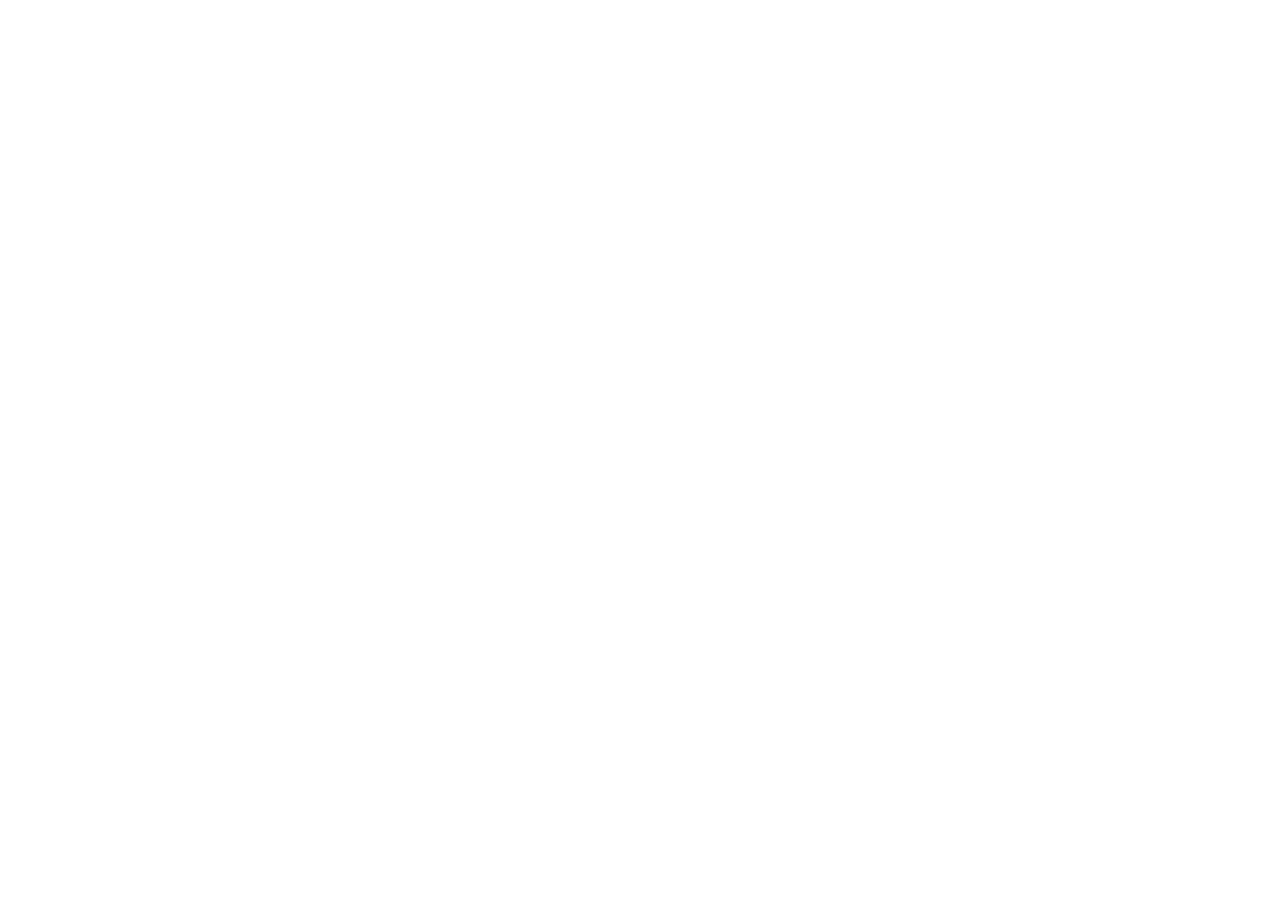
==== index.html @ 648262cf "initial: head(meta tag)" ====
<!DOCTYPE html>
<html lang="ja">
<head>
    <meta charset="UTF-8">
    <meta http-equiv="X-UA-Compatible" content="IE=edge">
    <meta name="viewport" content="width=device-width, initial-scale=1.0">
    <title>株式会社 明治 - Meiji Co., Ltd.</title>

    <!-- 検索に関する設定 -->
    <meta name="description" content="株式会社 明治のWebサイトです。">
    <meta name="keywords" content="株式会社 明治">
    <meta name="author" content="sohyeon">

    <!-- Open Graph (Facebook, Linkedin) -->
    <meta property="og:type" content="website">
    <meta property="og:title" content="株式会社 明治 - Meiji Co., Ltd.">
    <meta property="og:description" content="">
    <meta property="og:image" content="https://www.meiji.co.jp/assets/img/ogp.png">
    <meta property="og:url" content="https://www.meiji.co.jp/">
    <meta property="og:site_name" content="株式会社 明治 - Meiji Co., Ltd.">

    <!-- twitter card(Twitter) -->
    <meta name="twitter:card" content="summary">
    <meta name="twitter:title" content="株式会社 明治 - Meiji Co., Ltd.">
    <meta name="twitter:description" content="">
    <meta name="twitter:image" content="https://www.meiji.co.jp/assets/img/ogp.png">
    <meta name="twitter:url" content="https://www.meiji.co.jp/">
    <meta name="twitter:creator" content="sohyeon">

    <!-- favicon(一般的なfavicon, ie用, iphone用) -->
    <link rel="icon" href="http://www.meiji.co.jp/favicon.ico">
    <link rel="shortcut icon" href="http://www.meiji.co.jp/favicon.ico" type="image/x-icon">
    <link rel="apple-touch-icon" size="180x180" href="http://www.meiji.co.jp/apple-touch-icon.png">

    <!-- stylesheet -->
    <link rel="stylesheet" href="assets/style.css">
</head>
<body>

</body>
</html>
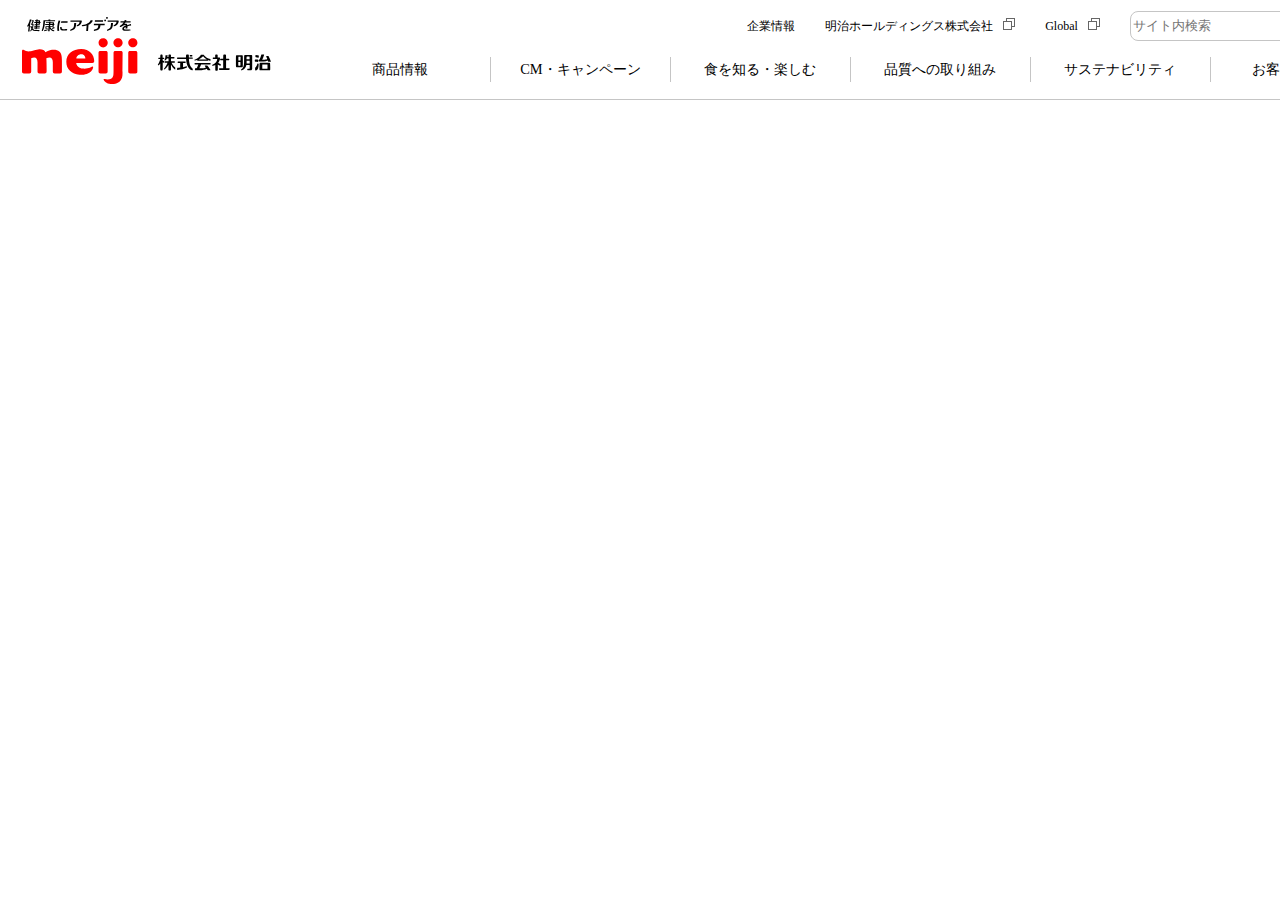
==== commit 3fa49315: "add: nav" ====
--- a/index.html
+++ b/index.html
@@ -33,9 +33,42 @@
     <link rel="apple-touch-icon" size="180x180" href="http://www.meiji.co.jp/apple-touch-icon.png">
 
     <!-- stylesheet -->
-    <link rel="stylesheet" href="assets/style.css">
+    <link rel="stylesheet" href="css/style.css">
 </head>
 <body>
+    <header>
+        <div id="header-container">
+            <div id="header-inner">
+                <h1><a href=""><img src="img/logo.svg" alt=""></a></h1>
+                <div id="nav-container">
+                    <div id="header-relatedwebsite-container">
+                        <ul>
+                            <li><a href="#">企業情報</a></li>
+                            <li><a href="#">明治ホールディングス株式会社<img src="img/external_gray.svg" alt="" class="page-icon"></a></li>
+                            <li><a href="#">Global<img src="img/external_gray.svg" alt="" class="page-icon"></a></li>
+                            <li>
+                                <input type="search" placeholder="サイト内検索" id="search">
+                                <input type="image" src="img/search_red.svg" alt="" class="search-icon">
+                            </li> 
+                        </ul>
+                    </div>
+                    <nav>
+                        <ul>
+                            <li><a href="#">商品情報</a></li>
+                            <li><a href="#">CM・キャンペーン</a></li>
+                            <li><a href="#">食を知る・楽しむ</a></li>
+                            <li><a href="#">品質への取り組み</a></li>
+                            <li><a href="#">サステナビリティ</a></li>
+                            <li><a href="#">お客様サポート</a></li>
+                        </ul>
+                    </nav>
+                </div>
+            </div>
+        </div>
+    </header>
+    <!-- //header -->
 
+    <!-- javascript -->
+    <script src=""></script>
 </body>
 </html>--- a/css/style.css
+++ b/css/style.css
@@ -0,0 +1,118 @@
+@import url("css/normalize.css");
+
+* {
+    box-sizing: border-box;
+}
+
+body {
+    margin: 0 auto;
+}
+
+a {
+    all: unset;
+}
+
+a:link {
+    text-decoration: none;
+}
+
+a:visited {
+    text-decoration: none;
+}
+
+a:hover {
+    text-decoration: underline solid;
+    cursor: pointer;
+}
+
+
+ul {
+    list-style: none;
+}
+
+header {
+    width: 100%;
+    height: 100px;
+}
+ 
+#header-container {
+    width: 100%;
+    height: 100%;
+    border-bottom: 1px solid #c5c5c5;
+}
+
+#header-inner {
+    width: 100%;
+    height: 100%;
+    max-width: 1600px;
+    padding: 15px 0px 5px 22px;
+    margin: 0 auto;
+    display: flex;
+    justify-content: space-between;
+    align-items: center;
+}
+
+#nav-container {
+    display: flex;
+    flex-direction: column;
+}
+
+
+#header-relatedwebsite-container ul {
+    display: flex;
+    justify-content: flex-end;
+    margin: 0;
+}
+
+#header-relatedwebsite-container ul li {
+    margin: 0 15px;
+    text-align: center;
+    font-size: 0.75em;
+    line-height: 30px;
+}
+
+#header-relatedwebsite-container ul li:last-of-type {
+    margin-right: 0;
+}
+
+#header-relatedwebsite-container ul li img.page-icon {
+    width: 12px;
+    height: 12px;
+    margin-left: 10px;
+}
+
+nav ul {
+    display: flex;
+    justify-content: flex-end;
+}
+
+nav ul li {
+    width: 180px;
+    text-align: center;
+    font-size: 0.9em;
+    border-right: 1px solid #c5c5c5;
+    padding: 3px 0;
+}
+
+nav ul li:last-of-type {
+    border-right: none;
+}
+
+nav ul li a:hover {
+    text-decoration: none;
+}
+
+input#search {
+    width: 240px;
+    height: 30px;
+    border-radius: 8px;
+    border: 1px solid #c5c5c5;
+}
+
+.search-icon {
+    width: 18px;
+    height: 18px;
+    position: relative;
+    left: -32px;
+    top: 5px;
+}
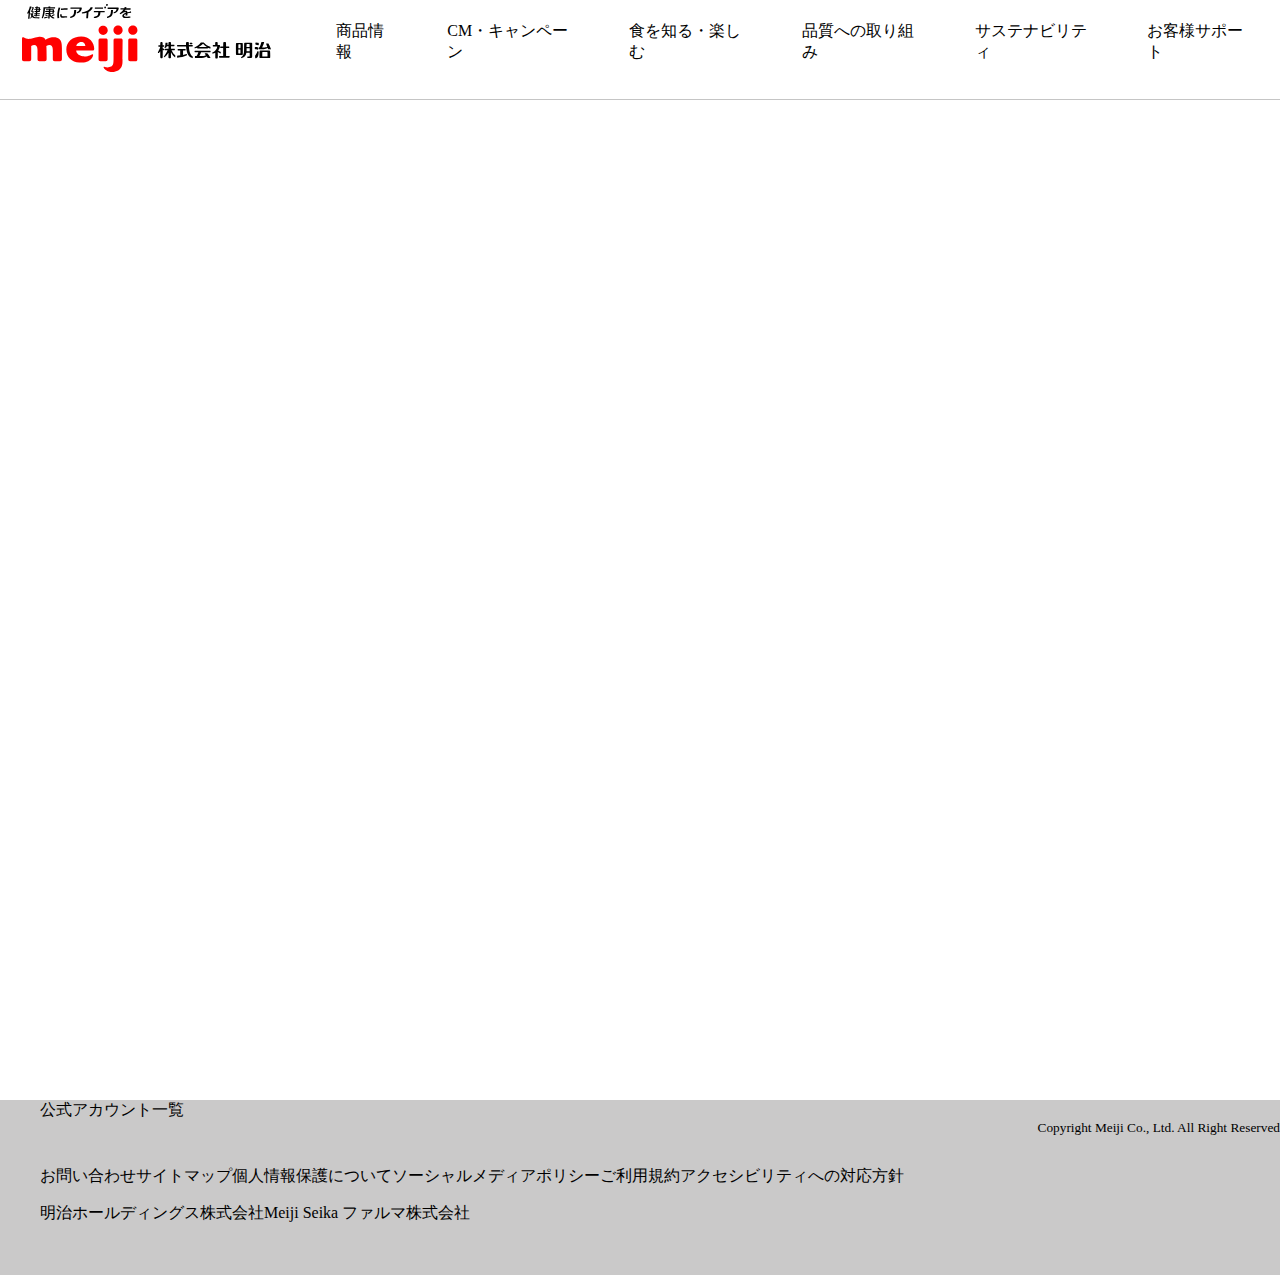
==== commit f062eefc: "nav修正、footer html code 追加" ====
--- a/index.html
+++ b/index.html
@@ -40,34 +40,270 @@
         <div id="header-container">
             <div id="header-inner">
                 <h1><a href=""><img src="img/logo.svg" alt=""></a></h1>
-                <div id="nav-container">
-                    <div id="header-relatedwebsite-container">
-                        <ul>
-                            <li><a href="#">企業情報</a></li>
-                            <li><a href="#">明治ホールディングス株式会社<img src="img/external_gray.svg" alt="" class="page-icon"></a></li>
-                            <li><a href="#">Global<img src="img/external_gray.svg" alt="" class="page-icon"></a></li>
-                            <li>
-                                <input type="search" placeholder="サイト内検索" id="search">
-                                <input type="image" src="img/search_red.svg" alt="" class="search-icon">
-                            </li> 
-                        </ul>
-                    </div>
+                <!-- <div id="header-relatedwebsite-container">
+                    <ul>
+                        <li><a href="#">企業情報</a></li>
+                        <li><a href="#">明治ホールディングス株式会社<img src="img/external_gray.svg" alt="" class="page-icon"></a></li>
+                        <li><a href="#">Global<img src="img/external_gray.svg" alt="" class="page-icon"></a></li>
+                        <li>
+                            <input type="search" placeholder="サイト内検索" id="search">
+                            <input type="image" src="img/search_red.svg" alt="" class="search-icon">
+                        </li> 
+                    </ul>
+                </div> -->
+                <div class="nav-container">
                     <nav>
                         <ul>
-                            <li><a href="#">商品情報</a></li>
-                            <li><a href="#">CM・キャンペーン</a></li>
-                            <li><a href="#">食を知る・楽しむ</a></li>
-                            <li><a href="#">品質への取り組み</a></li>
-                            <li><a href="#">サステナビリティ</a></li>
-                            <li><a href="#">お客様サポート</a></li>
+                            <li>
+                                <a href="#">商品情報</a>
+                                <div class="submenu-container">
+                                    <div class="submenu-title">
+                                        <a href="#"><img src="img/angle_right_white.svg" alt="">商品情報</a>
+                                    </div>
+                                    <div class="submenu-inner-container1">
+                                        <ul>
+                                            <li>
+                                                <a href="#">
+                                                    <div><img src="" alt=""></div>
+                                                    <div>
+                                                        <img src="img/angle_right_white.svg" alt="">おかし・アイス
+                                                    </div>
+                                                </a>
+                                            </li>
+                                            <li>
+                                                <a href="#">
+                                                    <div><img src="" alt=""></div>
+                                                    <div>
+                                                        <img src="img/angle_right_white.svg" alt="">乳製品
+                                                    </div>
+                                                </a>
+                                            </li>
+                                            <li>
+                                                <a href="#">
+                                                    <div><img src="" alt=""></div>
+                                                    <div>
+                                                        <img src="img/angle_right_white.svg" alt="">食品・食料
+                                                    </div>
+                                                </a>
+                                            </li>
+                                            <li>
+                                                <a href="#">
+                                                    <div><img src="" alt=""></div>
+                                                    <div>
+                                                        <img src="img/angle_right_white.svg" alt="">乳児・幼児用商品
+                                                    </div>
+                                                </a>
+                                            </li>
+                                            <li>
+                                                <a href="#">
+                                                    <div><img src="" alt=""></div>
+                                                    <div>
+                                                        <img src="img/angle_right_white.svg" alt="">スポーツ栄養
+                                                    </div>
+                                                </a>
+                                            </li>
+                                            <li>
+                                                <a href="#">
+                                                    <div><img src="" alt=""></div>
+                                                    <div>
+                                                        <img src="img/angle_right_white.svg" alt="">美容・健康
+                                                    </div>
+                                                </a>
+                                            </li>
+                                            <li>
+                                                <a href="#">
+                                                    <div><img src="" alt=""></div>
+                                                    <div>
+                                                        <img src="img/angle_right_white.svg" alt="">栄養食品・流動食
+                                                    </div>
+                                                </a>
+                                            </li>
+                                            <li>
+                                                <a href="#">
+                                                    <div><img src="" alt=""></div>
+                                                    <div>
+                                                        <img src="img/angle_right_white.svg" alt="">宅配商品
+                                                    </div>
+                                                </a>
+                                            </li>
+                                        </ul>
+                                    </div>
+    
+                                    <div class="submenu-inner-container2">
+                                        <div class="submenu-inner-itemlist1">
+                                            <ul>
+                                                <li><a href="#"><img src="img/angle_right_white.svg" alt="">新商品</a></li>
+                                                <li><a href="#"><img src="img/angle_right_white.svg" alt="">ブランドサイト一覧</a></li>
+                                            </ul>
+                                        </div>
+                                        <div class="submenu-inner-itemlist2">
+                                            <ul>
+                                                <li><a href="#"><img src="img/angle_right_white.svg" alt="">業務用製品</a></li>
+                                                <li><a href="#"><img src="img/angle_right_white.svg" alt="">販売終了商品</a></li>
+                                            </ul>
+                                        </div>
+                                        <div class="submenu-inner-itemlist3">
+                                            <a href="#">
+                                                <div><img src="" alt=""></div>
+                                                <div>
+                                                    <img src="img/angle_right_white.svg" alt="">明治の宅配サービス
+                                                </div>
+                                            </a>    
+                                        </div>
+                                    </div>
+                                    <div class="cancel-button-container">
+                                        <a href="#"><img src="img/times_gray.svg" alt="">閉じる</a>
+                                    </div>
+                                </div>
+                            </li>
+                            <li>
+                                <a href="#">CM・キャンペーン</a>
+                                <!-- <div class="submenu-container">
+                                    <div>CM・キャンペーン</div>
+                                    <div class="submenu-inner-container1">
+                                        <ul>
+                                            <li><a href="#"><img src="img/angle_right_white.svg" alt="">CMギャラリー</a></li>
+                                            <li><a href="#"><img src="img/angle_right_white.svg" alt="">キャンペーン</a></li>
+                                        </ul>
+                                    </div>
+                                    <div class="submenu-inner-container2">
+                                        <a href="#"><img src="img/angle_right_white.svg" alt="">提供番組一覧</a>
+                                    </div>
+                                    <div class="cancel-button-container">
+                                        <a href="#"><img src="img/times_gray.svg" alt="">閉じる</a>
+                                    </div>
+                                </div> -->
+                            </li>
+                            <li>
+                                <a href="#">食を知る・楽しむ</a>
+                                <!-- <div class="submenu-container">
+                                    <div class="submenu-title">
+                                        <a href="#"><img src="img/angle_right_white.svg" alt="">商品情報</a>
+                                    </div>
+                                    <div class="submenu-inner-container1">
+                                        <ul>
+                                            <li>
+                                                <a href="#">
+                                                    <div><img src="" alt=""></div>
+                                                    <div>
+                                                        <img src="img/angle_right_white.svg" alt="">食育
+                                                    </div>
+                                                </a>
+                                            </li>
+                                            <li>
+                                                <a href="#">
+                                                    <div><img src="" alt=""></div>
+                                                    <div>
+                                                        <img src="img/angle_right_white.svg" alt="">レシピー
+                                                    </div>
+                                                </a>
+                                            </li>
+                                            <li>
+                                                <a href="#">
+                                                    <div><img src="" alt=""></div>
+                                                    <div>
+                                                        <img src="img/angle_right_white.svg" alt="">体験・おでかけ
+                                                    </div>
+                                                </a>
+                                            </li>
+                                            <li>
+                                                <a href="#">
+                                                    <div><img src="" alt=""></div>
+                                                    <div>
+                                                        <img src="img/angle_right_white.svg" alt="">健康・安心
+                                                    </div>
+                                                </a>
+                                            </li>
+                                            <li>
+                                                <a href="#">
+                                                    <div><img src="" alt=""></div>
+                                                    <div>
+                                                        <img src="img/angle_right_white.svg" alt="">育児・介護
+                                                    </div>
+                                                </a>
+                                            </li>
+                                            <li>
+                                                <a href="#">
+                                                    <div><img src="" alt=""></div>
+                                                    <div>
+                                                        <img src="img/angle_right_white.svg" alt="">その他
+                                                    </div>
+                                                </a>
+                                            </li>
+                                        </ul>
+                                    </div>
+                                    <div class="cancel-button-container">
+                                        <a href="#"><img src="img/times_gray.svg" alt="">閉じる</a>
+                                    </div>
+                                </div> -->
+                            </li>
+                            <li>
+                                <a href="#">品質への取り組み</a>
+                            </li>
+                            <li>
+                                <a href="#">サステナビリティ</a>
+                            </li>
+                            <li>
+                                <a href="#">お客様サポート</a>
+                            </li>
                         </ul>
                     </nav>
                 </div>
+                
             </div>
         </div>
     </header>
     <!-- //header -->
 
+    <main>
+        <div class="main-container">
+            <div class="main-inner">
+                
+            </div>
+        </div>
+    </main>
+
+    <footer>
+        <div class="footer-container">
+            <div class="footer-inner">
+                <div class="footer-site-container">
+                    <div class="sns-container">
+                        <ul>
+                            <li><a href="#"><img src="https://www.meiji.co.jp/assets/img/icons/facebook.svg" alt=""></a></li>
+                            <li><a href="#"><img src="https://www.meiji.co.jp/assets/img/icons/twitter.svg" alt=""></a></li>
+                            <li><a href="#"><img src="https://www.meiji.co.jp/assets/img/icons/line.svg" alt=""></a></li>
+                            <li><a href="#"><img src="https://www.meiji.co.jp/assets/img/icons/youtube.svg" alt=""></a></li>
+                        </ul>
+                        <a href="#">公式アカウント一覧</a>
+                    </div>
+                    <div class="footer-nav">
+                        <ul>
+                            <li><a href="#">お問い合わせ</a></li>
+                            <li><a href="#">サイトマップ</a></li>
+                            <li><a href="#">個人情報保護について</a></li>
+                            <li><a href="#">ソーシャルメディアポリシー</a></li>
+                            <li><a href="#">ご利用規約</a></li>
+                            <li><a href="#">アクセシビリティへの対応方針</a></li>
+                        </ul>
+                    </div>
+                    <div class="footer-nav2">
+                        <ul>
+                            <li><a href="#">明治ホールディングス株式会社</a></li>
+                            <li><a href="#">Meiji Seika ファルマ株式会社</a></li>
+                        </ul>
+                    </div>
+                </div>
+                <div class="footer-logo-container">
+                    <div class="footer-logo">
+                        <div><img src="img/name.svg" alt=""></div>
+                        <small>Copyright Meiji Co., Ltd. All Right Reserved</small>
+                    </div>
+                </div>
+            </div>
+        </div>
+        <div class="page-top"></div>
+    </footer>
+
     <!-- javascript -->
     <script src=""></script>
 </body>
--- a/css/style.css
+++ b/css/style.css
@@ -33,7 +33,7 @@
 header {
     width: 100%;
     height: 100px;
-}
+} 
  
 #header-container {
     width: 100%;
@@ -45,20 +45,15 @@
     width: 100%;
     height: 100%;
     max-width: 1600px;
-    padding: 15px 0px 5px 22px;
+    padding: 0px 0px 15px 22px;
     margin: 0 auto;
     display: flex;
     justify-content: space-between;
     align-items: center;
+    position: relative; 
 }
 
-#nav-container {
-    display: flex;
-    flex-direction: column;
-}
-
-
-#header-relatedwebsite-container ul {
+/* #header-relatedwebsite-container ul {
     display: flex;
     justify-content: flex-end;
     margin: 0;
@@ -79,9 +74,9 @@
     width: 12px;
     height: 12px;
     margin-left: 10px;
-}
+} */
 
-nav ul {
+/* nav ul {
     display: flex;
     justify-content: flex-end;
 }
@@ -100,7 +95,7 @@
 
 nav ul li a:hover {
     text-decoration: none;
-}
+} */
 
 input#search {
     width: 240px;
@@ -115,4 +110,77 @@
     position: relative;
     left: -32px;
     top: 5px;
+} 
+
+header nav > ul {
+    display: flex;
+    justify-content: flex-end;
 }
+
+header nav > ul li {
+    padding: 0 25px ;
+}
+
+header nav > ul li .submenu-container {
+    position: absolute;
+    display: none;
+    top: 100px;
+    background-color: antiquewhite;
+}
+
+header nav > ul li:hover .submenu-container {
+    display: block;
+}
+
+header nav > ul li .submenu-container .submenu-inner-container1 > ul {
+    display: flex;
+    padding: 20px 0;
+}
+
+header nav > ul li .submenu-container .submenu-inner-container1 > ul > li {
+    width: 100px;
+}
+
+/* main css */
+.main-container {
+    height: 1000px;
+}
+
+/* footer css */
+footer .footer-container {
+    width: 100%;
+    height: 175px;
+    background-color: rgb(202, 201, 201);
+}
+
+footer .footer-container .footer-inner {
+    width: 100%;
+    height: 100%;
+    max-width: 1600px;
+    margin: 0 auto;
+    display: flex;
+    justify-content: space-between;
+}
+
+.sns-container {
+    display: flex;
+}
+
+.sns-container > ul {
+    display: flex;
+}
+
+.footer-nav ul {
+    display: flex;
+}
+
+.footer-nav2 ul {
+    display: flex;
+}
+
+.footer-logo-container {
+    text-align: right;
+}
+.footer-logo {
+
+}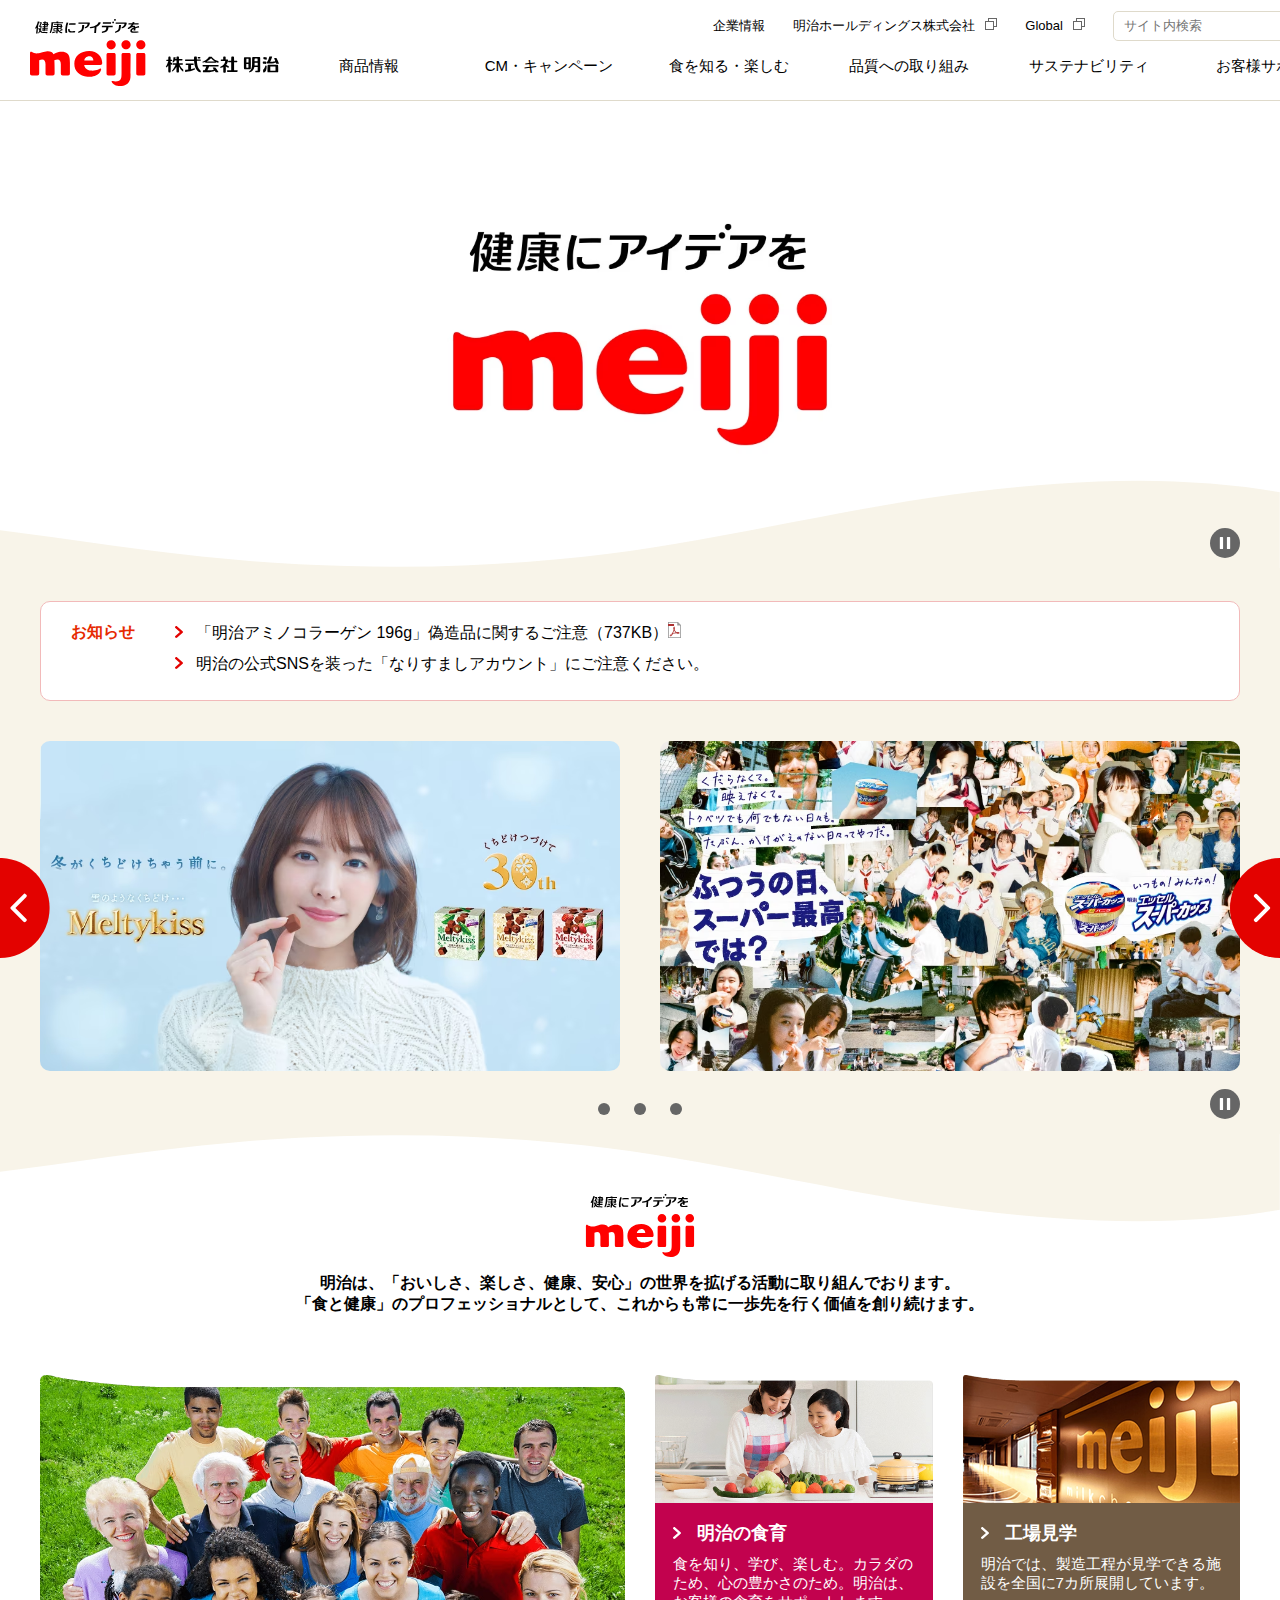
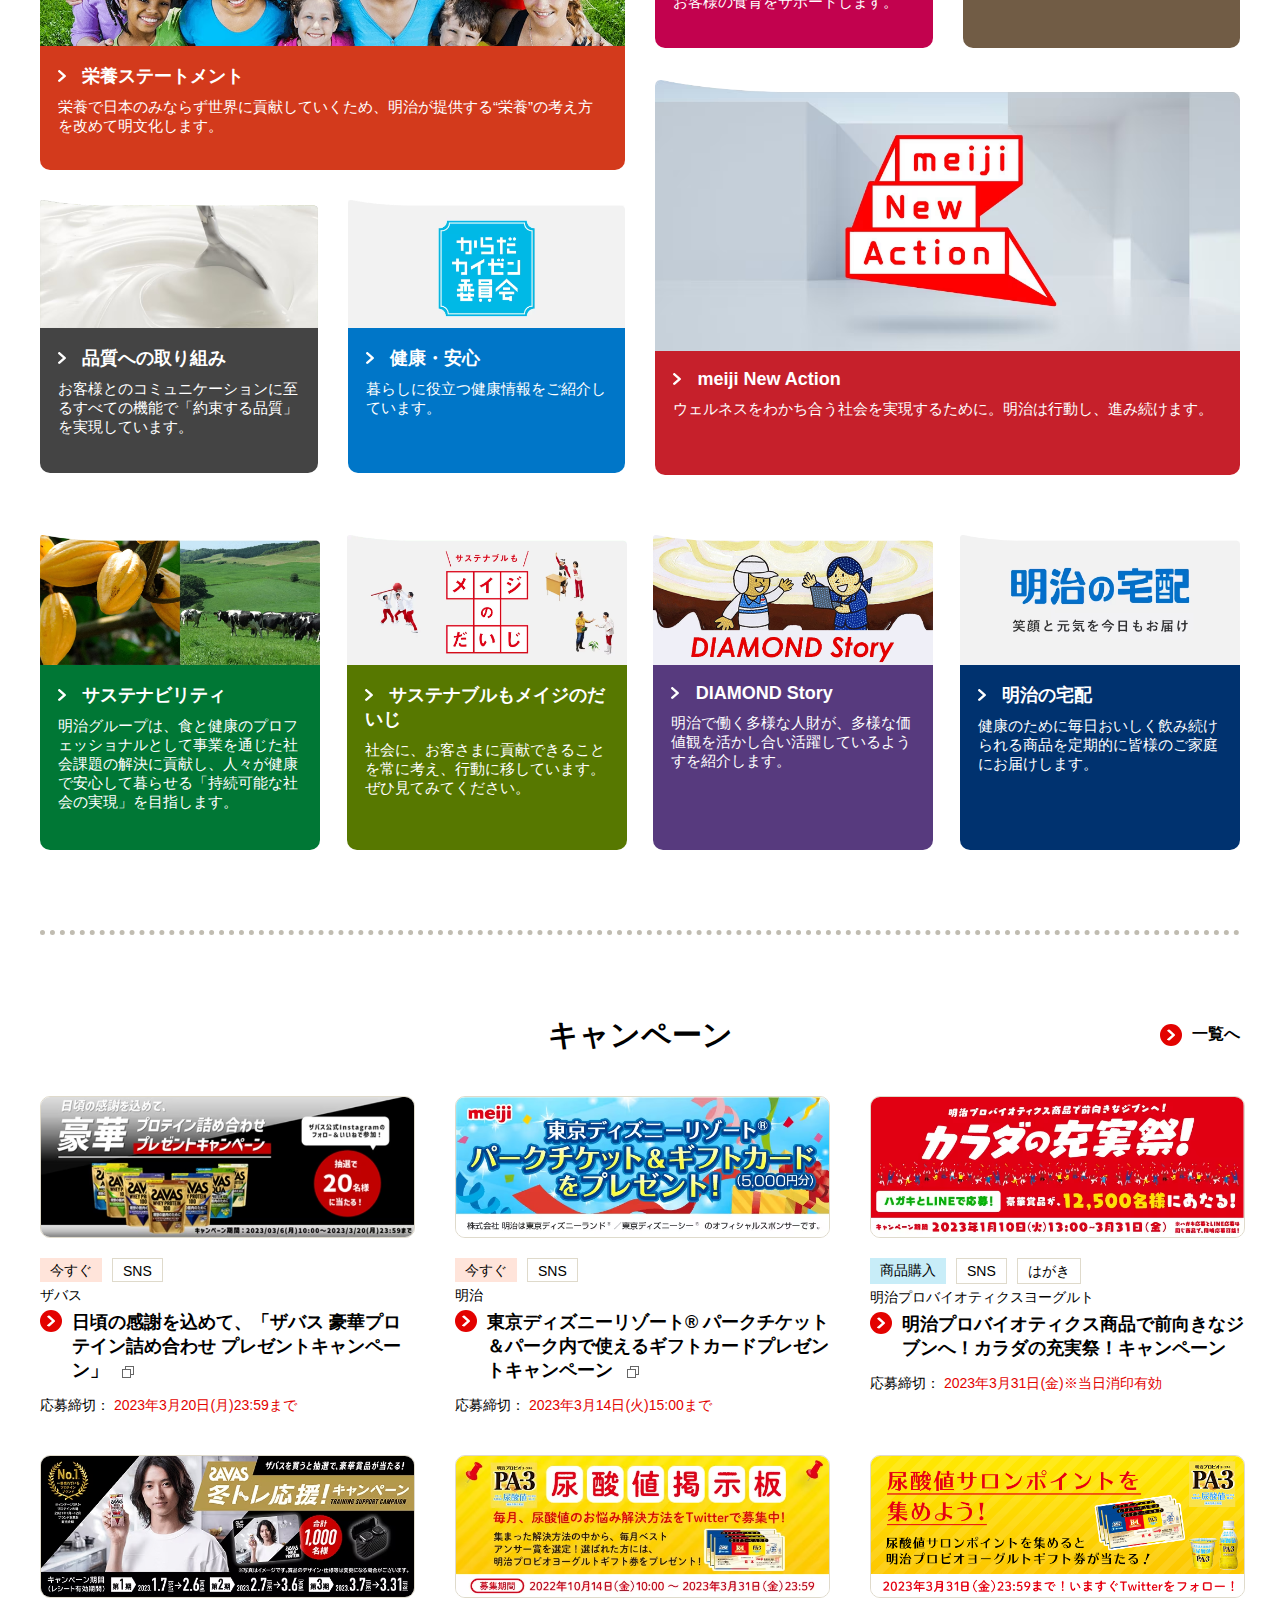
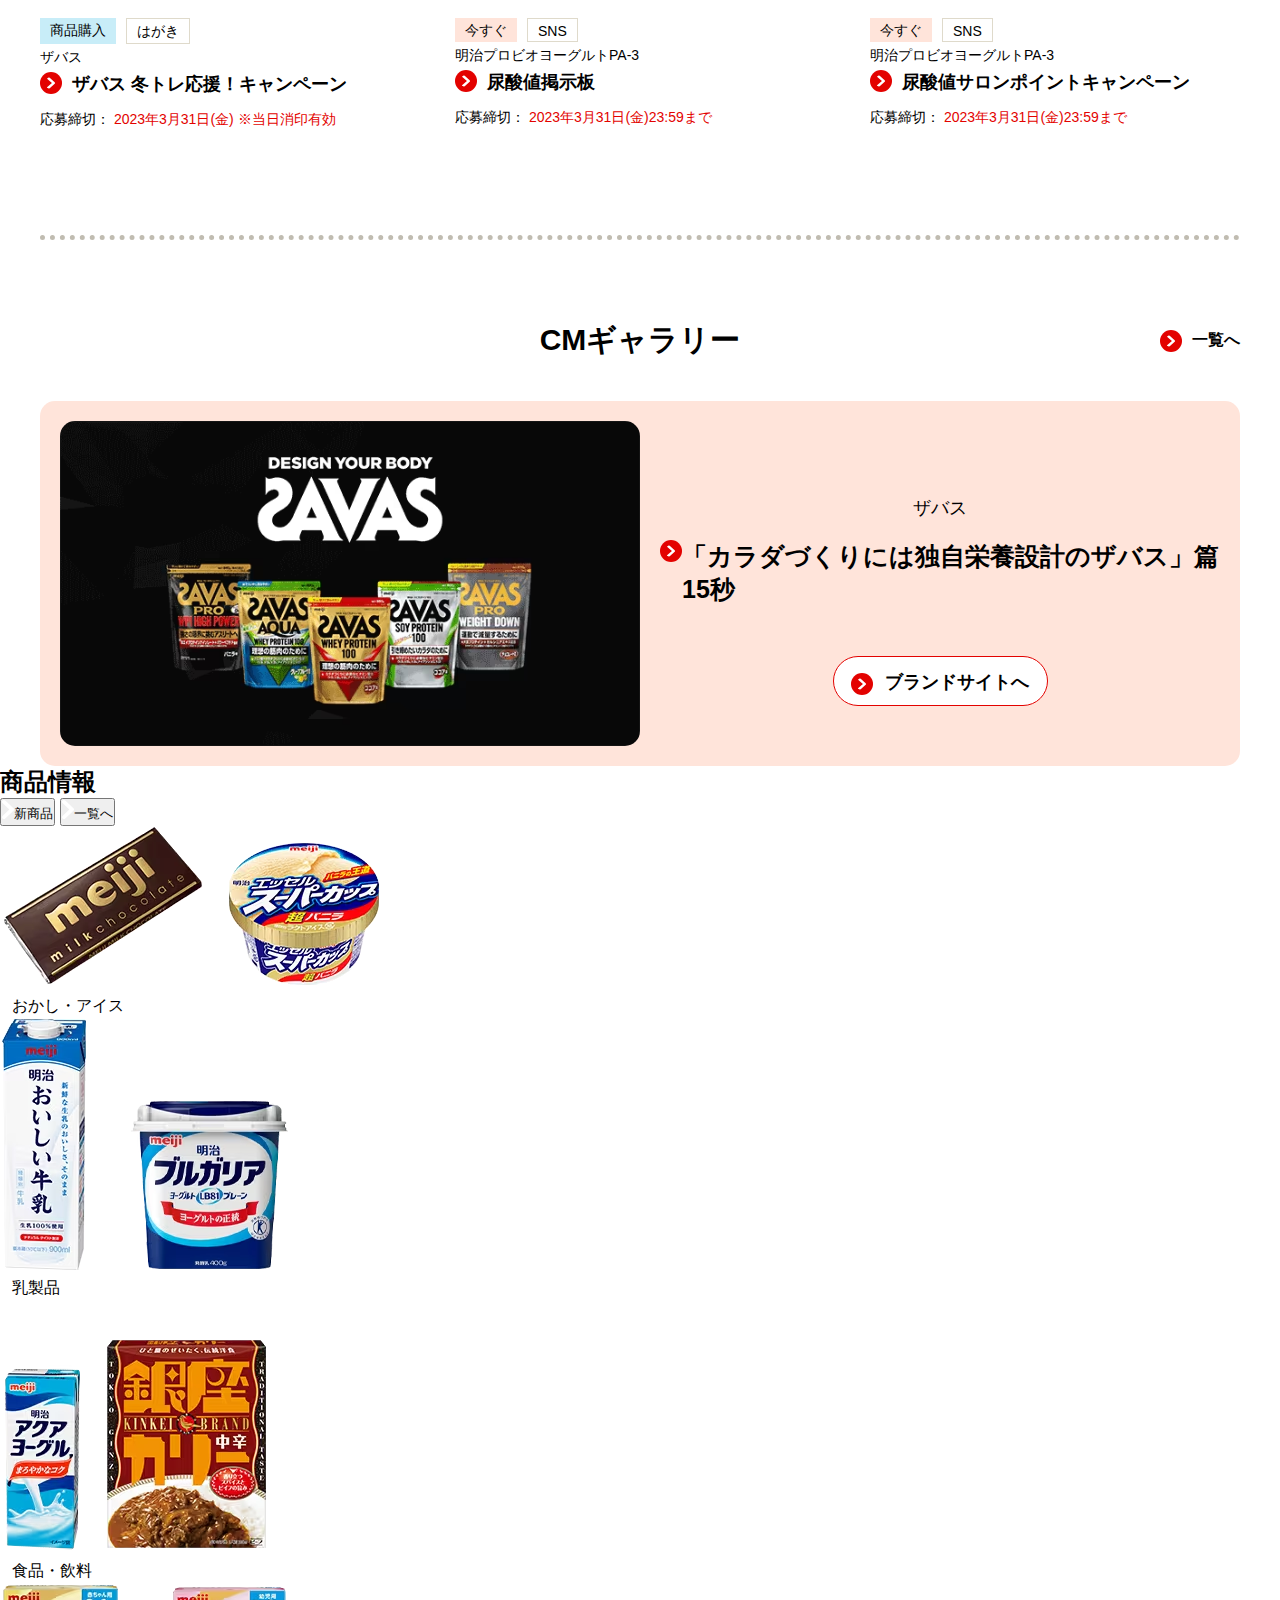
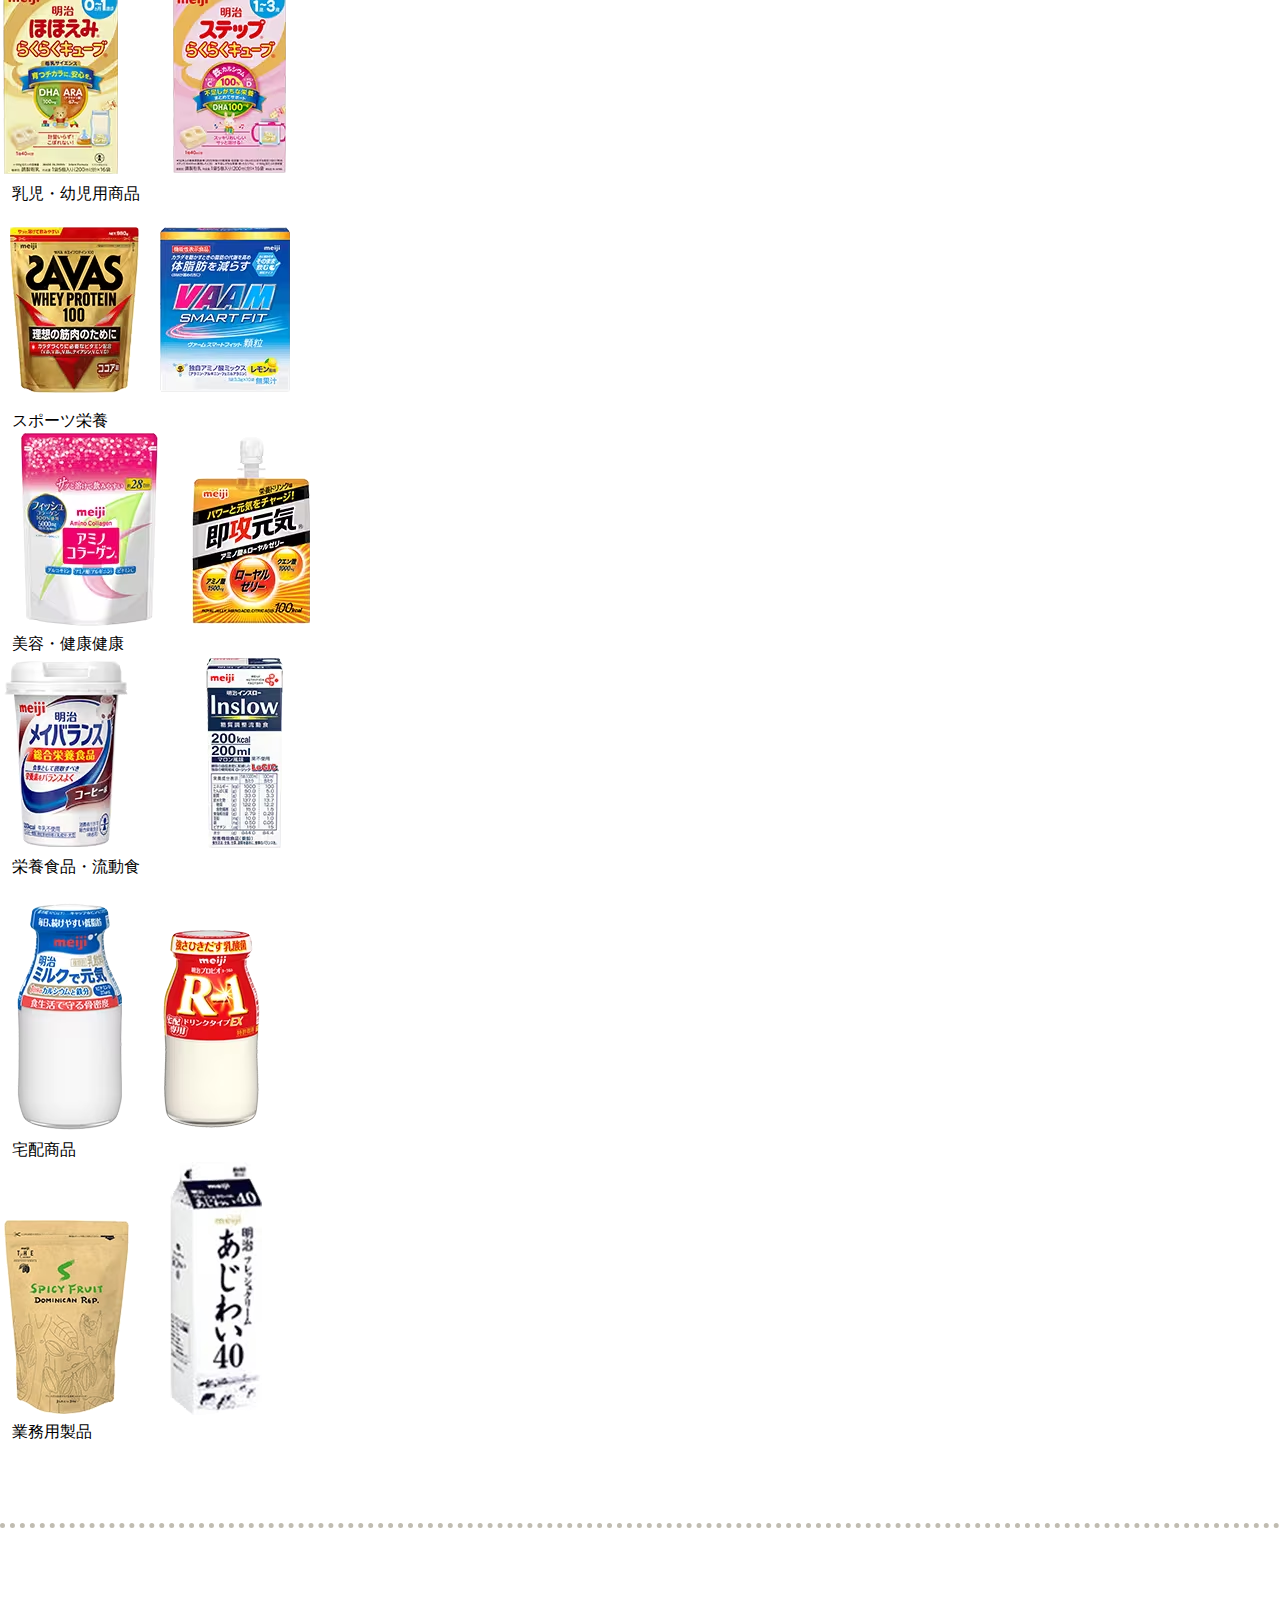
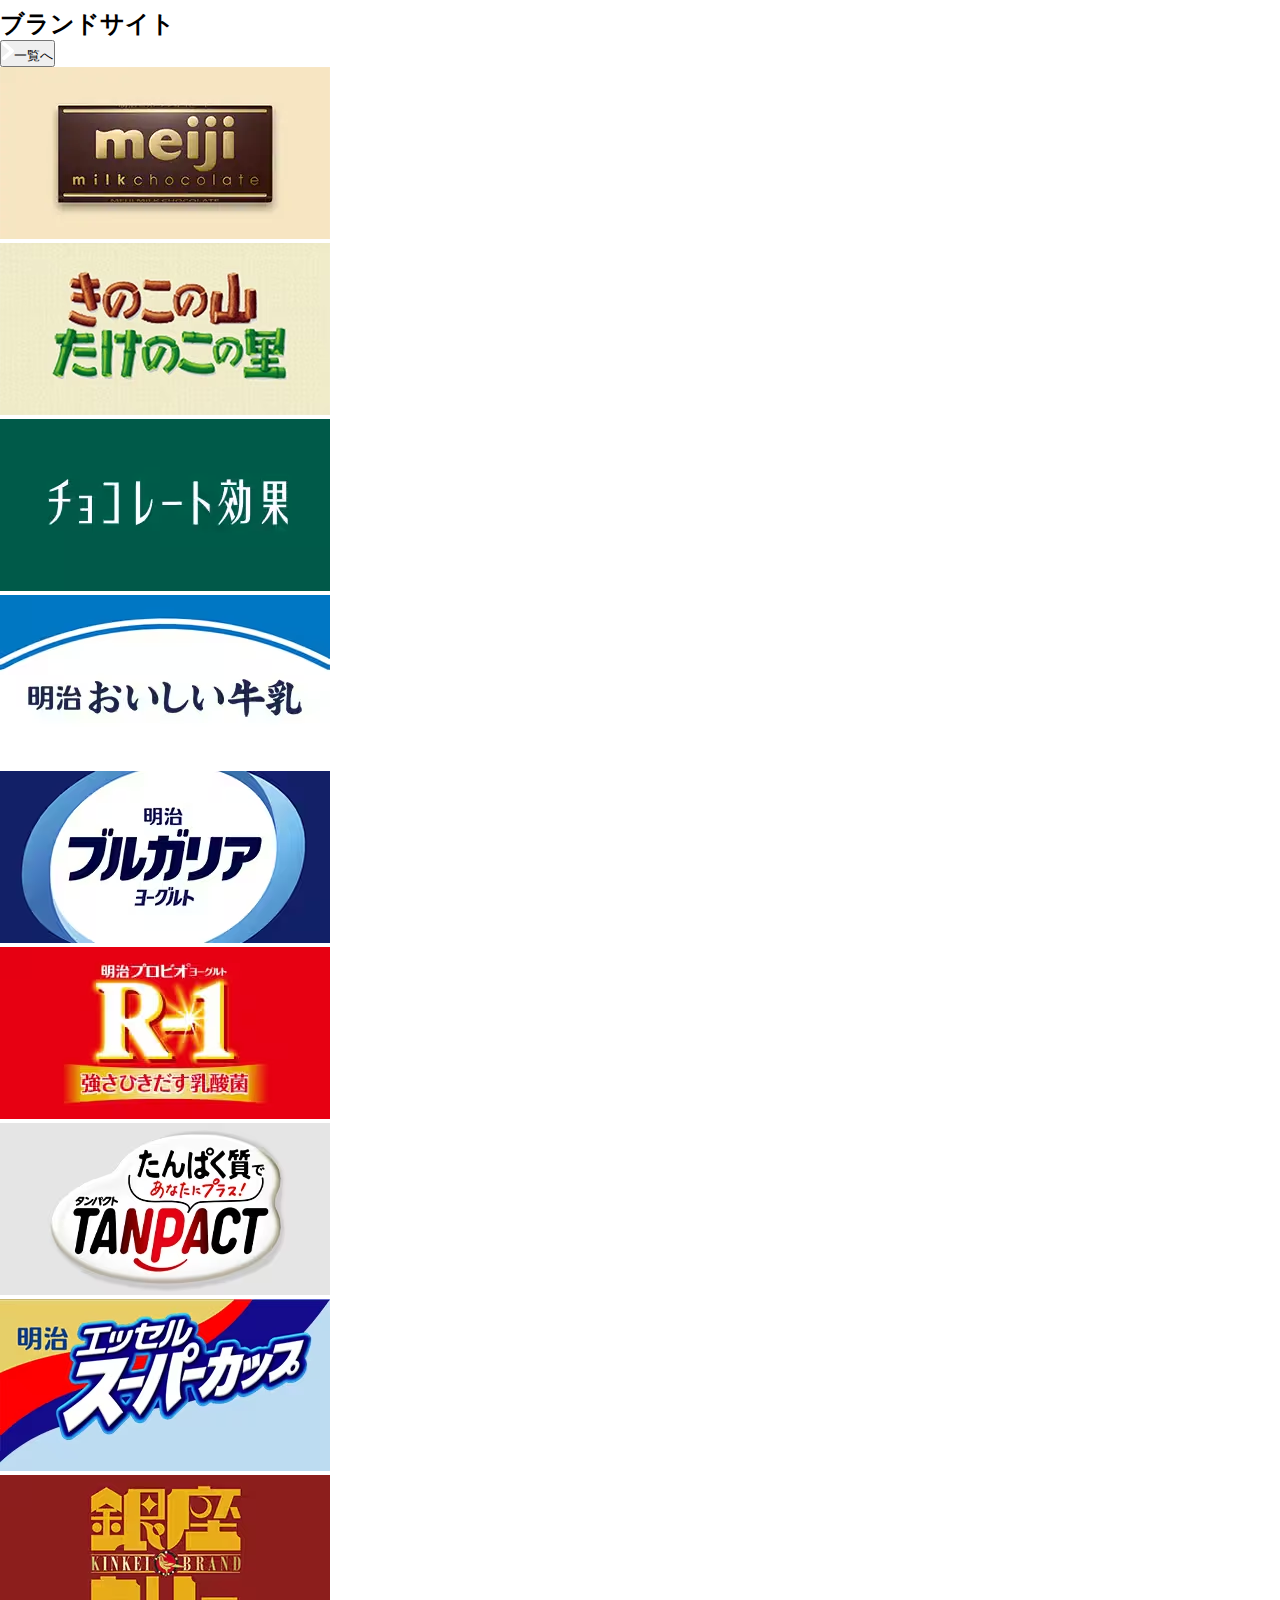
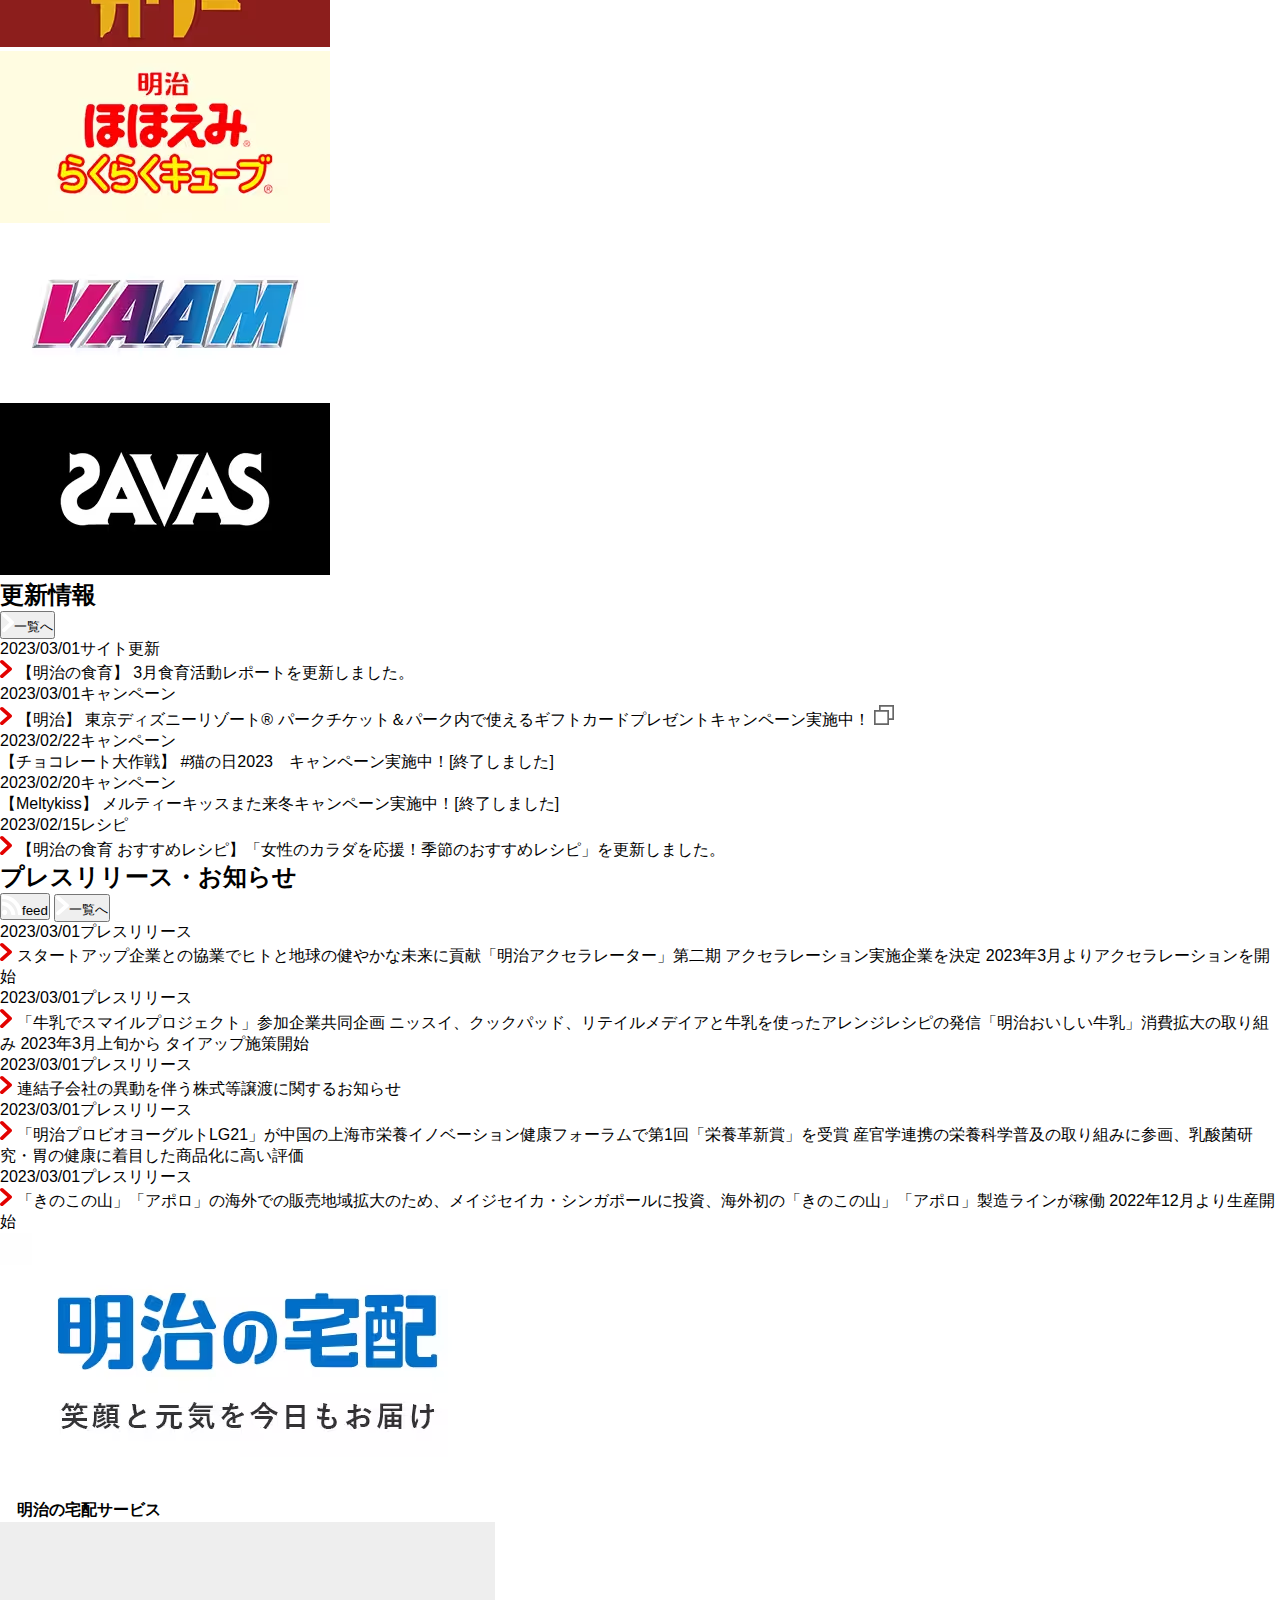
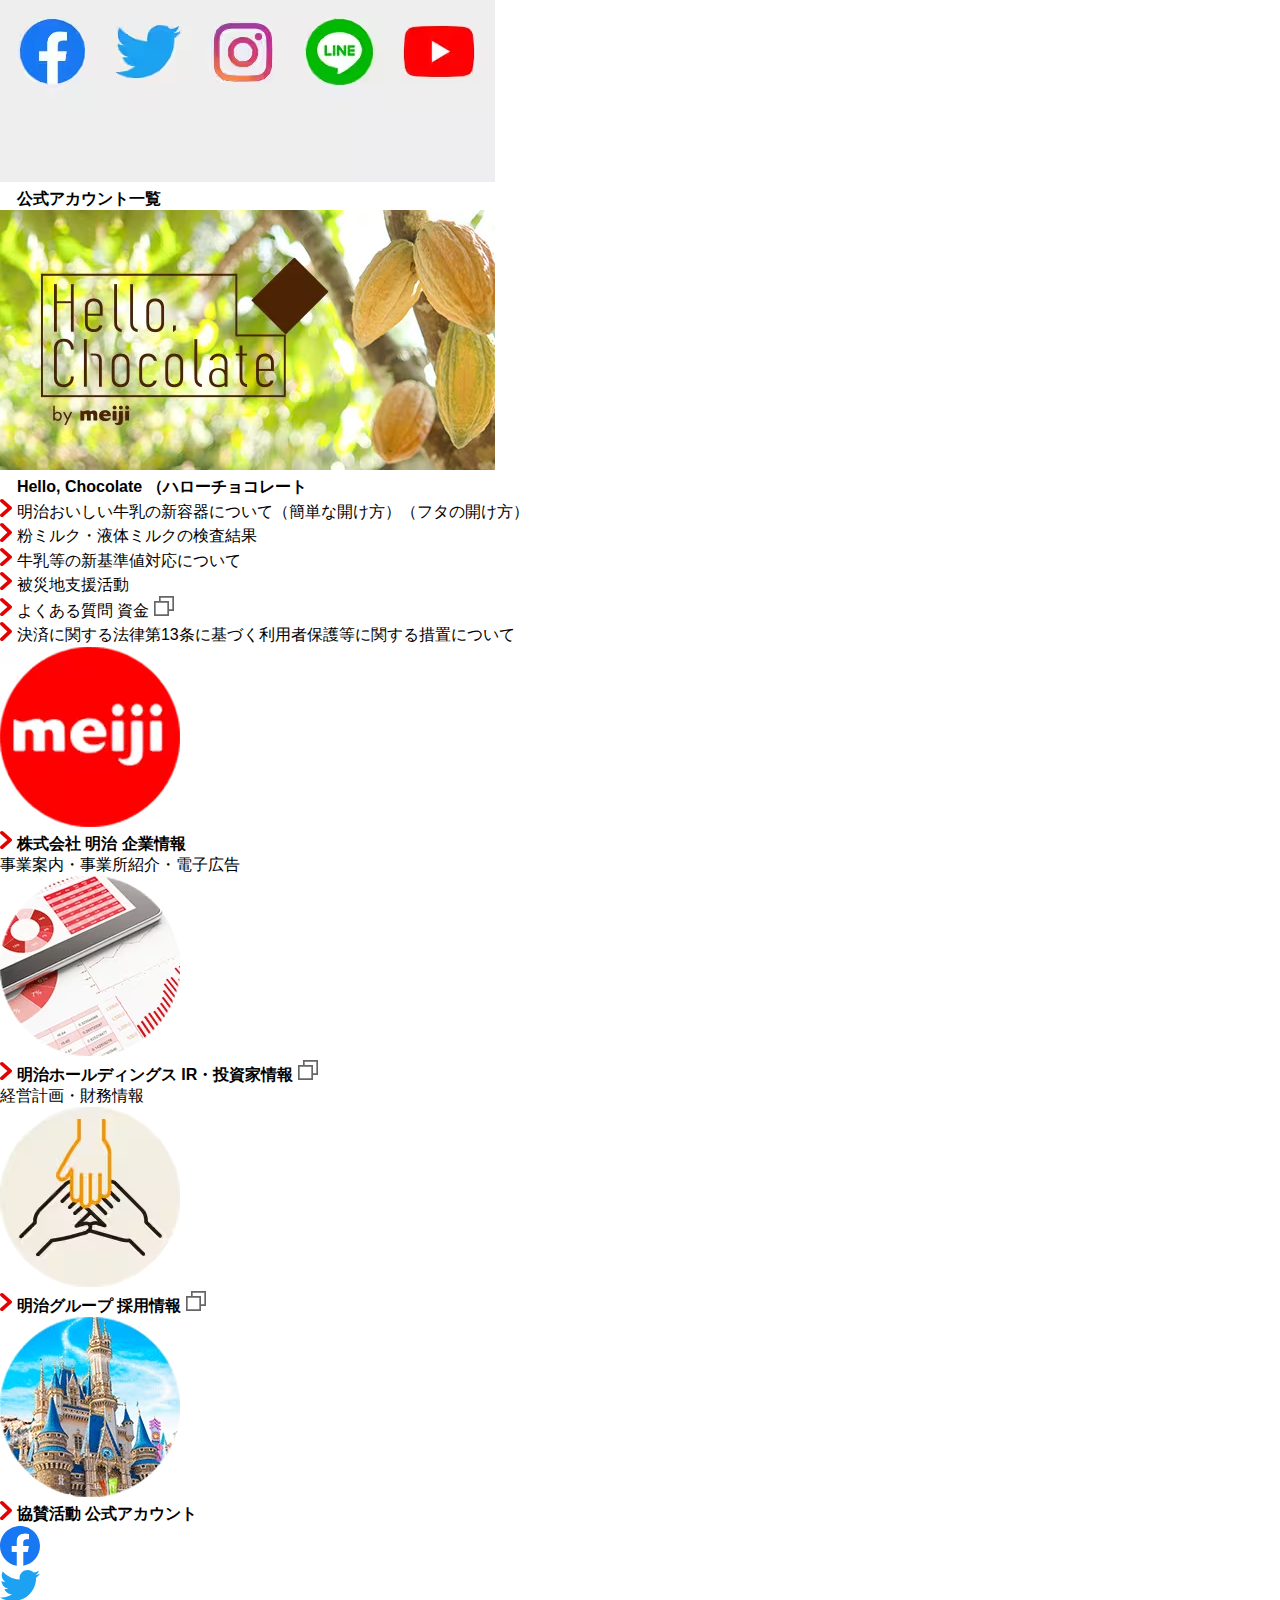
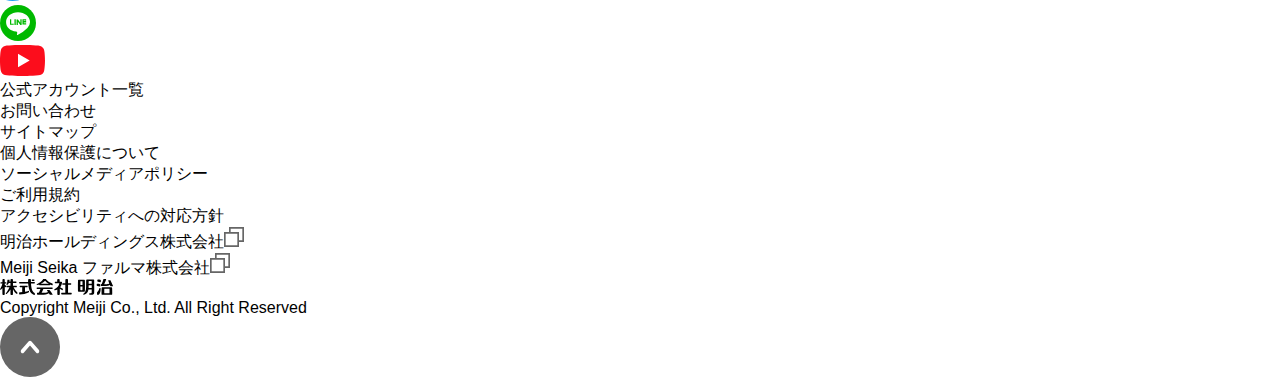
==== commit c03aa1e0: "rename: index_.html>index.html, style_.css>style.css" ====
--- a/index.html
+++ b/index.html
@@ -33,278 +33,1156 @@
     <link rel="apple-touch-icon" size="180x180" href="http://www.meiji.co.jp/apple-touch-icon.png">
 
     <!-- stylesheet -->
+    <link href="https://fonts.googleapis.com/css2?family=Noto+Serif+JP:wght@200;300;400;500;600;700;900&display=swap" rel="stylesheet">
     <link rel="stylesheet" href="css/style.css">
 </head>
 <body>
-    <header>
-        <div id="header-container">
-            <div id="header-inner">
-                <h1><a href=""><img src="img/logo.svg" alt=""></a></h1>
-                <!-- <div id="header-relatedwebsite-container">
-                    <ul>
-                        <li><a href="#">企業情報</a></li>
-                        <li><a href="#">明治ホールディングス株式会社<img src="img/external_gray.svg" alt="" class="page-icon"></a></li>
-                        <li><a href="#">Global<img src="img/external_gray.svg" alt="" class="page-icon"></a></li>
-                        <li>
-                            <input type="search" placeholder="サイト内検索" id="search">
-                            <input type="image" src="img/search_red.svg" alt="" class="search-icon">
-                        </li> 
-                    </ul>
-                </div> -->
-                <div class="nav-container">
-                    <nav>
+    <header id="header">
+        <div class="header-container">
+            <div class="header-inner">
+                <!-- logo -->
+                <div class="header-item1">
+                    <h1><a href="#"><img src="img/logo.svg" alt="株式会社 明治"></a></h1>
+                </div>
+                <div class="header-item-container">
+                    <!-- sub navigation -->
+                    <div class="header-item2">
                         <ul>
-                            <li>
-                                <a href="#">商品情報</a>
-                                <div class="submenu-container">
-                                    <div class="submenu-title">
-                                        <a href="#"><img src="img/angle_right_white.svg" alt="">商品情報</a>
-                                    </div>
-                                    <div class="submenu-inner-container1">
-                                        <ul>
-                                            <li>
-                                                <a href="#">
-                                                    <div><img src="" alt=""></div>
-                                                    <div>
-                                                        <img src="img/angle_right_white.svg" alt="">おかし・アイス
-                                                    </div>
-                                                </a>
-                                            </li>
-                                            <li>
-                                                <a href="#">
-                                                    <div><img src="" alt=""></div>
-                                                    <div>
-                                                        <img src="img/angle_right_white.svg" alt="">乳製品
-                                                    </div>
-                                                </a>
-                                            </li>
-                                            <li>
-                                                <a href="#">
-                                                    <div><img src="" alt=""></div>
-                                                    <div>
-                                                        <img src="img/angle_right_white.svg" alt="">食品・食料
-                                                    </div>
-                                                </a>
-                                            </li>
-                                            <li>
-                                                <a href="#">
-                                                    <div><img src="" alt=""></div>
-                                                    <div>
-                                                        <img src="img/angle_right_white.svg" alt="">乳児・幼児用商品
-                                                    </div>
-                                                </a>
-                                            </li>
-                                            <li>
-                                                <a href="#">
-                                                    <div><img src="" alt=""></div>
-                                                    <div>
-                                                        <img src="img/angle_right_white.svg" alt="">スポーツ栄養
-                                                    </div>
-                                                </a>
-                                            </li>
-                                            <li>
-                                                <a href="#">
-                                                    <div><img src="" alt=""></div>
-                                                    <div>
-                                                        <img src="img/angle_right_white.svg" alt="">美容・健康
-                                                    </div>
-                                                </a>
-                                            </li>
-                                            <li>
-                                                <a href="#">
-                                                    <div><img src="" alt=""></div>
-                                                    <div>
-                                                        <img src="img/angle_right_white.svg" alt="">栄養食品・流動食
-                                                    </div>
-                                                </a>
-                                            </li>
-                                            <li>
-                                                <a href="#">
-                                                    <div><img src="" alt=""></div>
-                                                    <div>
-                                                        <img src="img/angle_right_white.svg" alt="">宅配商品
-                                                    </div>
-                                                </a>
-                                            </li>
-                                        </ul>
-                                    </div>
-    
-                                    <div class="submenu-inner-container2">
-                                        <div class="submenu-inner-itemlist1">
-                                            <ul>
-                                                <li><a href="#"><img src="img/angle_right_white.svg" alt="">新商品</a></li>
-                                                <li><a href="#"><img src="img/angle_right_white.svg" alt="">ブランドサイト一覧</a></li>
-                                            </ul>
-                                        </div>
-                                        <div class="submenu-inner-itemlist2">
-                                            <ul>
-                                                <li><a href="#"><img src="img/angle_right_white.svg" alt="">業務用製品</a></li>
-                                                <li><a href="#"><img src="img/angle_right_white.svg" alt="">販売終了商品</a></li>
-                                            </ul>
-                                        </div>
-                                        <div class="submenu-inner-itemlist3">
-                                            <a href="#">
-                                                <div><img src="" alt=""></div>
-                                                <div>
-                                                    <img src="img/angle_right_white.svg" alt="">明治の宅配サービス
-                                                </div>
-                                            </a>    
-                                        </div>
-                                    </div>
-                                    <div class="cancel-button-container">
-                                        <a href="#"><img src="img/times_gray.svg" alt="">閉じる</a>
-                                    </div>
-                                </div>
-                            </li>
-                            <li>
-                                <a href="#">CM・キャンペーン</a>
-                                <!-- <div class="submenu-container">
-                                    <div>CM・キャンペーン</div>
-                                    <div class="submenu-inner-container1">
-                                        <ul>
-                                            <li><a href="#"><img src="img/angle_right_white.svg" alt="">CMギャラリー</a></li>
-                                            <li><a href="#"><img src="img/angle_right_white.svg" alt="">キャンペーン</a></li>
-                                        </ul>
-                                    </div>
-                                    <div class="submenu-inner-container2">
-                                        <a href="#"><img src="img/angle_right_white.svg" alt="">提供番組一覧</a>
-                                    </div>
-                                    <div class="cancel-button-container">
-                                        <a href="#"><img src="img/times_gray.svg" alt="">閉じる</a>
-                                    </div>
-                                </div> -->
-                            </li>
-                            <li>
-                                <a href="#">食を知る・楽しむ</a>
-                                <!-- <div class="submenu-container">
-                                    <div class="submenu-title">
-                                        <a href="#"><img src="img/angle_right_white.svg" alt="">商品情報</a>
-                                    </div>
-                                    <div class="submenu-inner-container1">
-                                        <ul>
-                                            <li>
-                                                <a href="#">
-                                                    <div><img src="" alt=""></div>
-                                                    <div>
-                                                        <img src="img/angle_right_white.svg" alt="">食育
-                                                    </div>
-                                                </a>
-                                            </li>
-                                            <li>
-                                                <a href="#">
-                                                    <div><img src="" alt=""></div>
-                                                    <div>
-                                                        <img src="img/angle_right_white.svg" alt="">レシピー
-                                                    </div>
-                                                </a>
-                                            </li>
-                                            <li>
-                                                <a href="#">
-                                                    <div><img src="" alt=""></div>
-                                                    <div>
-                                                        <img src="img/angle_right_white.svg" alt="">体験・おでかけ
-                                                    </div>
-                                                </a>
-                                            </li>
-                                            <li>
-                                                <a href="#">
-                                                    <div><img src="" alt=""></div>
-                                                    <div>
-                                                        <img src="img/angle_right_white.svg" alt="">健康・安心
-                                                    </div>
-                                                </a>
-                                            </li>
-                                            <li>
-                                                <a href="#">
-                                                    <div><img src="" alt=""></div>
-                                                    <div>
-                                                        <img src="img/angle_right_white.svg" alt="">育児・介護
-                                                    </div>
-                                                </a>
-                                            </li>
-                                            <li>
-                                                <a href="#">
-                                                    <div><img src="" alt=""></div>
-                                                    <div>
-                                                        <img src="img/angle_right_white.svg" alt="">その他
-                                                    </div>
-                                                </a>
-                                            </li>
-                                        </ul>
-                                    </div>
-                                    <div class="cancel-button-container">
-                                        <a href="#"><img src="img/times_gray.svg" alt="">閉じる</a>
-                                    </div>
-                                </div> -->
-                            </li>
-                            <li>
-                                <a href="#">品質への取り組み</a>
-                            </li>
-                            <li>
-                                <a href="#">サステナビリティ</a>
-                            </li>
-                            <li>
-                                <a href="#">お客様サポート</a>
-                            </li>
+                            <li><a href="#">企業情報</a></li>
+                            <li><a href="#">明治ホールディングス株式会社<img src="img/external_gray.svg" class="external-site-icon"></a></li>
+                            <li><a href="#">Global<img src="img/external_gray.svg" class="external-site-icon"></a></li>
+                            <li><form action="GET"><input type="text" placeholder="サイト内検索" id="search-box"><button id="search-btn"><img src="img/search_red.svg" alt=""></button></form></li>
                         </ul>
-                    </nav>
+                    </div>
+                    <!-- global navigation -->
+                    <div class="header-item3">
+                        <nav>
+                            <ul>
+                                <li id="m-product">
+                                    <a href="#">商品情報</a>
+                                    <div>
+                                        <div class="align-container m-item-wrap">
+                                            <div class="left">
+                                                <ul class="m-title">
+                                                    <li><a href="#"><img src="img/angle_right_white.svg" class="m-title-angle">商品情報</a></li>
+                                                </ul>
+                                                <ul class="m-product-grid-container">
+                                                    <li>
+                                                        <a href="#">
+                                                            <img src="img/menu_products.avif" alt="">
+                                                            <p><img src="img/angle_right_red.svg" class="angle-red-icon">おかし・アイス</p>
+                                                        </a>
+                                                    </li>
+                                                    <li>
+                                                        <a href="#">
+                                                            <img src="img/menu_products_02.avif" alt="">
+                                                            <p><img src="img/angle_right_red.svg" class="angle-red-icon">乳製品</p>
+                                                        </a>
+                                                    </li>
+                                                    <li>
+                                                        <a href="#">
+                                                            <img src="img/menu_products_03.avif" alt="">
+                                                            <p><img src="img/angle_right_red.svg" class="angle-red-icon">食品・飲料</p>
+                                                        </a>
+                                                    </li>
+                                                    <li>
+                                                        <a href="#">
+                                                            <img src="img/menu_products_04.avif" alt="">
+                                                            <p><img src="img/angle_right_red.svg" class="angle-red-icon">乳児・幼児用商品</p>
+                                                        </a>
+                                                    </li>
+                                                    <li>
+                                                        <a href="#">
+                                                            <img src="img/menu_products_05.avif" alt="">
+                                                            <p><img src="img/angle_right_red.svg" class="angle-red-icon">スポーツ栄養</p>
+                                                        </a>
+                                                    </li>
+                                                    <li>
+                                                        <a href="#">
+                                                            <img src="img/menu_products_06.avif" alt="">
+                                                            <p><img src="img/angle_right_red.svg" class="angle-red-icon">美容・健康</p>
+                                                        </a>
+                                                    </li>
+                                                    <li>
+                                                        <a href="#">
+                                                            <img src="img/menu_products_07.webp" alt="">
+                                                            <p><img src="img/angle_right_red.svg" class="angle-red-icon">栄養食品・流動食</p>
+                                                        </a>
+                                                    </li>
+                                                    <li>
+                                                        <a href="#">
+                                                            <img src="img/menu_products_09.avif" alt="">
+                                                            <p><img src="img/angle_right_red.svg" class="angle-red-icon">宅配商品</p>
+                                                        </a>
+                                                    </li>
+                                                </ul>
+                                            </div>
+                                            <div class="right">
+                                                <ul class="m-item-type2">
+                                                    <li><a href="#"><img src="img/angle_right_white.svg" class="angle-white-icon">新商品</a></li>
+                                                    <li><a href="#"><img src="img/angle_right_white.svg" class="angle-white-icon">ブランドサイト一覧</a></li>
+                                                </ul>
+                                                <ul class="m-item-type3">
+                                                    <li><a href="#"><img src="img/angle_right_red.svg" class="angle-red-icon">業務用製品</a></li>
+                                                    <li><a href="#"><img src="img/angle_right_red.svg" class="angle-red-icon">販売終了商品</a></li>
+                                                </ul>
+                                                <ul class="m-item-type4">
+                                                    <li>
+                                                        <a href="#">
+                                                            <img src="img/menu_products_delivery.avif" alt="">
+                                                            <p><img src="img/angle_right_white.svg" class="angle-white-icon">明治の宅配サービス</p>
+                                                        </a>
+                                                    </li>
+                                                </ul>
+                                            </div>
+                                        </div>
+                                        <div class="close-btn-wrap">
+                                            <button><img src="img/times_gray.svg" alt="">閉じる</button>
+                                        </div>
+                                    </div>
+                                </li>
+                                <li id="m-cm_campaign">
+                                    <a href="#">CM・キャンペーン</a>
+                                    <div>
+                                        <div class="m-item-wrap">
+                                            <ul class="m-title">
+                                                <li>CM・キャンペーン</li>
+                                            </ul>
+                                            <ul class="m-item-type2">
+                                                <li><a href="#"><img src="img/angle_right_white.svg" class="angle-white-icon">CMギャラリー</a></li>
+                                                <li><a href="#"><img src="img/angle_right_white.svg" class="angle-white-icon">キャンペーン</a></li>
+                                            </ul>
+                                            <ul class="m-item-type3">
+                                                <li><a href="#"><img src="img/angle_right_red.svg" class="angle-red-icon">提供番組一覧</a></li>
+                                            </ul>
+                                        </div>
+                                        <div class="close-btn-wrap">
+                                            <button><img src="img/times_gray.svg" alt="">閉じる</button>
+                                        </div>
+                                    </div>
+                                </li>
+                                <li id="m-learned">
+                                    <a href="#">食を知る・楽しむ</a>
+                                    <div>
+                                        <div class="m-item-wrap">
+                                            <ul class="m-title">
+                                                <li><a href="#"><img src="img/angle_right_white.svg" class="m-title-angle">食を知る・楽しむ</a></li>
+                                            </ul>
+                                            <ul class="m-item-type4 m-learned-grid-container">
+                                                <li>
+                                                    <a href="#">
+                                                        <img src="img/menu_learned.avif" alt="">
+                                                        <p><img src="img/angle_right_white.svg" class="angle-white-icon">食育</p>
+                                                    </a>
+                                                </li>
+                                                <li>
+                                                    <a href="#">
+                                                        <img src="img/menu_learned_02.avif" alt="">
+                                                        <p><img src="img/angle_right_white.svg" class="angle-white-icon">レシピ</p>
+                                                    </a>
+                                                </li>
+                                                <li>
+                                                    <a href="#">
+                                                        <img src="img/menu_learned_03.avif" alt="">
+                                                        <p><img src="img/angle_right_white.svg" class="angle-white-icon">体験・おでかけ</p>
+                                                    </a>
+                                                </li>
+                                                <li>
+                                                    <a href="#">
+                                                        <img src="img/menu_learned_04.avif" alt="">
+                                                        <p><img src="img/angle_right_white.svg" class="angle-white-icon">健康・安心</p>
+                                                    </a>
+                                                </li>
+                                                <li>
+                                                    <a href="#">
+                                                        <img src="img/menu_learned_05.avif" alt="">
+                                                        <p><img src="img/angle_right_white.svg" class="angle-white-icon">育児・介護</p>
+                                                    </a>
+                                                </li>
+                                                <li>
+                                                    <a href="#">
+                                                        <img src="img/menu_learned_06.avif" alt="">
+                                                        <p><img src="img/angle_right_white.svg" class="angle-white-icon">その他</p>
+                                                    </a>
+                                                </li>
+                                            </ul>
+                                        </div>
+                                        <div class="close-btn-wrap">
+                                            <button><img src="img/times_gray.svg" alt="">閉じる</button>
+                                        </div>
+                                    </div>
+                                </li>
+                                <li id="m-quality">
+                                    <a href="#">品質への取り組み</a>
+                                    <div>
+                                        <div class="m-item-wrap">
+                                            <ul class="m-title">
+                                                <li><a href="#"><img src="img/angle_right_white.svg" class="m-title-angle">品質への取り組み</a></li>
+                                            </ul>
+                                            <ul class="m-item-type4">
+                                                <li>
+                                                    <a href="#">
+                                                        <img src="img/menu_quality.avif" alt="">
+                                                        <p><img src="img/angle_right_white.svg" class="angle-white-icon">商品へのこだわり</p>
+                                                    </a>
+                                                </li>
+                                                <li>
+                                                    <a href="#">
+                                                        <img src="img/menu_quality_02.avif" alt="">
+                                                        <p><img src="img/angle_right_white.svg" class="angle-white-icon">研究開発</p>
+                                                    </a>
+                                                </li>
+                                            </ul>
+                                        </div>
+                                        <div class="close-btn-wrap">
+                                            <button><img src="img/times_gray.svg" alt="">閉じる</button>
+                                        </div>
+                                    </div>
+                                </li>
+                                <li id="m-csr">
+                                    <a href="#">サステナビリティ</a>
+                                    <div>
+                                        <div class="m-item-wrap">
+                                            <ul class="m-title">
+                                                <li><a href="#"><img src="img/angle_right_white.svg" class="m-title-angle">サステナビリティ</a></li>
+                                            </ul>
+                                            <ul class="m-item-type5 m-quality-grid-container">
+                                                <li>
+                                                    <a href="#">
+                                                        <img src="img/menu_csr.avif" alt="">
+                                                        <p>
+                                                            <img src="img/angle_right_white.svg" class="angle-white-icon">健康と安全<img src="img/external_gray.svg" class="external-site-icon">
+                                                        </p>
+                                                    </a>
+                                                </li>
+                                                <li>
+                                                    <a href="#">
+                                                        <img src="img/menu_csr_02.avif" alt="">
+                                                        <p>
+                                                            <img src="img/angle_right_white.svg" class="angle-white-icon">環境<img src="img/external_gray.svg" class="external-site-icon">
+                                                        </p>
+                                                    </a>
+                                                </li>
+                                                <li>
+                                                    <a href="#">
+                                                        <img src="img/menu_csr_03.avif" alt="">
+                                                        <p>
+                                                            <img src="img/angle_right_white.svg" class="angle-white-icon">人材・人権・社会<img src="img/external_gray.svg" class="external-site-icon">
+                                                        </p>
+                                                    </a>
+                                                </li>
+                                                <li>
+                                                    <a href="#">
+                                                        <img src="img/menu_csr_04.avif" alt="">
+                                                        <p>
+                                                            <img src="img/angle_right_white.svg" class="angle-white-icon">原材料調達<img src="img/external_gray.svg" class="external-site-icon">
+                                                        </p>
+                                                    </a>
+                                                </li>
+                                            </ul>
+                                            <ul class="m-item-type3">
+                                                <li><a href="#"><img src="img/angle_right_red.svg" class="angle-red-icon">サステナブルもメイジのだいじ</a></li>
+                                                <li><a href="#"><img src="img/angle_right_red.svg" class="angle-red-icon">meiji New Action</a></li>
+                                            </ul>
+                                            <ul class="m-item-type3">
+                                                <li><a href="#"><img src="img/angle_right_red.svg" class="angle-red-icon">明治グループのサステナビリティ<img src="img/external_gray.svg" class="external-site-icon"></a> </li>
+                                                <li><a href="#"><img src="img/angle_right_red.svg" class="angle-red-icon">コーポレート・ガバナンス<img src="img/external_gray.svg" class="external-site-icon"></a></li>
+                                                <li><a href="#"><img src="img/angle_right_red.svg" class="angle-red-icon">ポリシー・宣言<img src="img/external_gray.svg" class="external-site-icon"></a></li>
+                                            </ul>
+                                        </div>
+                                        <div class="close-btn-wrap">
+                                            <button><img src="img/times_gray.svg" alt="">閉じる</button>
+                                        </div>
+                                    </div>
+                                </li>
+                                <li id="m-support">
+                                    <a href="#">お客様サポート</a>
+                                    <div>
+                                        <div class="m-item-wrap">
+                                            <ul class="m-title">
+                                                <li><a href="#"><img src="img/angle_right_white.svg" class="m-title-angle">お客様サポート</a></li>
+                                            </ul>
+                                            <ul class="m-item-type2">
+                                                <li><a href="#"><img src="img/angle_right_white.svg" class="angle-white-icon">お問い合わせ</a></li>
+                                                <li><a href="#"><img src="img/angle_right_white.svg" class="angle-white-icon">Q&Aよくあるご質問<img src="img/external_gray.svg" class="external-site-icon"></a></li>
+                                                <li><a href="#"><img src="img/angle_right_white.svg" class="angle-white-icon">お客様の声を活かしました</a></li>
+                                            </ul>
+                                            <ul class="m-item-type4">
+                                                <li>
+                                                    <a href="#">
+                                                        <img src="img/menu_baby_clinic.avif" alt="">
+                                                        <p><img src="img/angle_right_white.svg" class="angle-white-icon">明治 赤ちゃん相談室</p>
+                                                    </a>
+                                                </li>
+                                            </ul>
+                                            <ul class="m-item-type3">
+                                                <li><a href="#"><img src="img/angle_right_red.svg" class="angle-red-icon">お客様応対基本方針と行動指針</a></li>
+                                                <li><a href="#"><img src="img/angle_right_red.svg" class="angle-red-icon">お問合せ応対における個人情報の取扱いについて</a></li>
+                                            </ul>
+                                        </div>
+                                        <div class="close-btn-wrap">
+                                            <button><img src="img/times_gray.svg" alt="">閉じる</button>
+                                        </div>
+                                    </div>
+                                </li>
+                            </ul>
+                        </nav>
+                    </div>
                 </div>
                 
             </div>
+            <!-- //header-inner -->
         </div>
+        <!-- //header-container -->
     </header>
-    <!-- //header -->
-
-    <main>
-        <div class="main-container">
-            <div class="main-inner">
-                
+    <main id="main">
+        <div class="main-cotainer">
+            <!-- main slide -->
+            <div class="main-item1">
+                <!-- main visual slide -->
+                <div class="slide-container">
+                    <ul class="slide">
+                        <li class="slide-item"><img src="img/img.avif" alt=""></li>
+                        <li class="slide-item"><a href="#"><img src="img/img_07.avif" alt=""></a></li>
+                        <li class="slide-item"><a href="#"><img src="img/img_08.avif" alt=""></a></li>
+                        <li class="slide-item"><img src="img/img.avif" alt=""></li>
+                        <li class="slide-item"><img src="img/img_02.avif" alt=""></li>
+                        <li class="slide-item"><img src="img/img_03.avif" alt=""></li>
+                        <li class="slide-item"><img src="img/img_05.avif" alt=""></li>
+                    </ul>
+                </div>
+                <!-- slide button -->
+                <div class="slide-button-container">
+                    <div class="slide-button">
+                        <button><img src="img/pause.svg" alt=""></button>
+                    </div>
+                </div>
+                <!-- wave image -->
+                <div class="shape-top">
+                    <svg data-name="Layer 1" xmlns="http://www.w3.org/2000/svg" viewBox="0 0 1200 120" preserveAspectRatio="none">
+                        <path d="M321.39,56.44c58-10.79,114.16-30.13,172-41.86,82.39-16.72,168.19-17.73,250.45-.39C823.78,31,906.67,72,985.66,92.83c70.05,18.48,146.53,26.09,214.34,3V0H0V27.35A600.21,600.21,0,0,0,321.39,56.44Z" class="shape-fill"></path>
+                    </svg>
+                </div>
+            </div>
+            <!-- sub slide -->
+            <div class="main-item2">
+                <div class="main-item2-inner">
+                    <!-- annouce -->
+                    <div class="main-item2__notice-container">
+                        <div class="main-item2__notice-title">お知らせ</div>
+                        <div class="main-item2__notice-post">
+                            <ul>
+                                <li><a href="#"><img src="img/angle_right_red.svg" class="angle-red-icon">「明治アミノコラーゲン 196g」偽造品に関するご注意（737KB）<img src="img/pdf.svg" class="pdf-icon"></a></li>
+                                <li><a href="#"><img src="img/angle_right_red.svg" class="angle-red-icon">明治の公式SNSを装った「なりすましアカウント」にご注意ください。</a></li>
+                            </ul>
+                        </div>
+                    </div>
+                    <!-- sliding banner-->
+                    <div class="main-item2__banner-container">
+                        <ul>
+                            <li><a href="#"><img src="img/meltykiss_product.avif" alt=""></a></li>
+                            <li><a href="#"><img src="img/essel_product.avif" alt=""></a></li>
+                            <li><a href="#"><img src="img/tanpact_product.avif" alt=""></a></li>
+                            <li><a href="#"><img src="img/thechoco_product.avif" alt=""></a></li>
+                            <li><a href="#"><img src="img/michitas_product.avif" alt=""></a></li>
+                            <li><a href="#"><img src="img/vaam_product.avif" alt=""></a></li>
+                        </ul>
+                    </div>
+                    <div class="banner-pagenation">
+                        <button></button>
+                        <button></button>
+                        <button></button>
+                    </div>
+                    <div class="banner-prev-btn"><button><img src="img/prev.svg" alt=""></button></div>
+                    <div class="banner-next-btn"><button><img src="img/next.svg" alt=""></button></div>
+                    <div class="btn-container"><div class="banner-pause-btn"><button><img src="img/pause.svg" alt=""></button></div></div>
+                </div>
+            </div>
+            <!-- wave image -->
+            <div class="shape-bottom">
+                <svg data-name="Layer 1" xmlns="http://www.w3.org/2000/svg" viewBox="0 0 1200 120" preserveAspectRatio="none">
+                    <path d="M321.39,56.44c58-10.79,114.16-30.13,172-41.86,82.39-16.72,168.19-17.73,250.45-.39C823.78,31,906.67,72,985.66,92.83c70.05,18.48,146.53,26.09,214.34,3V0H0V27.35A600.21,600.21,0,0,0,321.39,56.44Z" class="shape-fill"></path>
+                </svg>
+            </div>
+            <!-- company contents -->
+            <div class="main-item3">
+                <!-- meiji information -->
+                <div>
+                    <!-- title -->
+                    <div class="main-item3__logo-container">
+                        <h2><img src="img/logo_02.svg" alt=""></h2>
+                        <strong>明治は、「おいしさ、楽しさ、健康、安心」の世界を拡げる活動に取り組んでおります。<br>「食と健康」のプロフェッショナルとして、これからも常に一歩先を行く価値を創り続けます。</strong>
+                    </div>
+                    <!-- contents -->
+                    <div>
+                        <div class="special-container">
+                            <ul class="special-grid-container">
+                                <li class="special-grid-item1">
+                                    <a href="#">
+                                        <div class="special__image"><img src="img/special_08.avif" alt=""></div>
+                                        <div class="special__description">
+                                            <div>
+                                                <img src="img/angle_right_white.svg" alt="">
+                                                <strong>栄養ステートメント</strong>
+                                            </div>
+                                            <p>栄養で日本のみならず世界に貢献していくため、明治が提供する“栄養”の考え方を改めて明文化します。</p>
+                                        </div>
+                                    </a>
+                                </li>
+                                <li class="special-grid-item2">
+                                    <a href="#">
+                                        <div class="special__image"><img src="img/special_15.avif" alt=""></div>
+                                        <div class="special__description">
+                                            <div>
+                                                <img src="img/angle_right_white.svg" alt="">
+                                                <strong>meiji New Action</strong>
+                                            </div>
+                                            <p>ウェルネスをわかち合う社会を実現するために。明治は行動し、進み続けます。</p>
+                                        </div>
+                                    </a>
+                                </li>
+                                <li class="special-grid-item3">
+                                    <a href="#">
+                                        <div class="special__image"><img src="img/special_03.avif" alt=""></div>
+                                        <div class="special__description">
+                                            <div>
+                                                <img src="img/angle_right_white.svg" alt="">
+                                                <strong>明治の食育</strong>
+                                            </div>
+                                            <p>食を知り、学び、楽しむ。カラダのため、心の豊かさのため。明治は、お客様の食育をサポートします。</p>
+                                        </div>
+                                    </a>
+                                </li>
+                                <li class="special-grid-item4">
+                                    <a href="#">
+                                        <div class="special__image"><img src="img/special_14.avif" alt=""></div>
+                                        <div class="special__description">
+                                            <div>
+                                                <img src="img/angle_right_white.svg" alt="">
+                                                <strong>工場見学</strong>
+                                            </div>
+                                            <p>明治では、製造工程が見学できる施設を全国に7カ所展開しています。</p>
+                                        </div>
+                                    </a>
+                                </li>
+                                <li class="special-grid-item5">
+                                    <a href="#">
+                                        <div class="special__image"><img src="img/special_05.avif" alt=""></div>
+                                        <div class="special__description">
+                                            <div>
+                                                <img src="img/angle_right_white.svg" alt="">
+                                                <strong>品質への取り組み</strong>
+                                            </div>
+                                            <p>お客様とのコミュニケーションに至るすべての機能で「約束する品質」を実現しています。</p>
+                                        </div>
+                                    </a>
+                                </li>
+                                <li class="special-grid-item6">
+                                    <a href="#">
+                                        <div class="special__image"><img src="img/special_06.avif" alt=""></div>
+                                        <div class="special__description">
+                                            <div>
+                                                <img src="img/angle_right_white.svg" alt="">
+                                                <strong>健康・安心</strong>
+                                            </div>
+                                            <p>暮らしに役立つ健康情報をご紹介しています。</p>
+                                        </div>
+                                    </a>
+                                </li>
+                            </ul>
+                        </div>
+                        <div class="special-container2">
+                            <ul>
+                                <li>
+                                    <a href="#">
+                                        <div class="special__image"><img src="img/special.avif" alt=""></div>
+                                        <div class="special__description">
+                                            <div>
+                                                <img src="img/angle_right_white.svg" alt="">
+                                                <strong>サステナビリティ</strong>
+                                            </div>
+                                            <p>明治グループは、食と健康のプロフェッショナルとして事業を通じた社会課題の解決に貢献し、人々が健康で安心して暮らせる「持続可能な社会の実現」を目指します。</p>
+                                        </div>
+                                    </a>
+                                </li>
+                                <li>
+                                    <a href="#">
+                                        <div class="special__image"><img src="img/special_04.avif" alt=""></div>
+                                        <div class="special__description">
+                                            <div>
+                                                <img src="img/angle_right_white.svg" alt="">
+                                                <strong>サステナブルもメイジのだいじ</strong>
+                                            </div>
+                                            <p>社会に、お客さまに貢献できることを常に考え、行動に移しています。ぜひ見てみてください。</p>
+                                        </div>
+                                    </a>
+                                </li>
+                                <li>
+                                    <a href="#">
+                                        <div class="special__image"><img src="img/special_09.avif" alt=""></div>
+                                        <div class="special__description">
+                                            <div>
+                                                <img src="img/angle_right_white.svg" alt="">
+                                                <strong>DIAMOND Story</strong>
+                                            </div>
+                                            <p>明治で働く多様な人財が、多様な価値観を活かし合い活躍しているようすを紹介します。</p>
+                                        </div>
+                                    </a>
+                                </li>
+                                <li>
+                                    <a href="#">
+                                        <div class="special__image"><img src="img/special_13.avif" alt=""></div>
+                                        <div class="special__description">
+                                            <div>
+                                                <img src="img/angle_right_white.svg" alt="">
+                                                <strong>明治の宅配</strong>
+                                            </div>
+                                            <p>健康のために毎日おいしく飲み続けられる商品を定期的に皆様のご家庭にお届けします。</p>
+                                        </div>
+                                    </a>
+                                </li>
+                            </ul>
+                        </div>
+                    </div>
+                </div>
+                <hr>
+                <!-- campaign -->
+                <div class="campaign-container">
+                    <!-- title -->
+                    <div class="content-title-container">
+                        <h2>キャンペーン</h2>
+                        <div>
+                            <a href="#"><img src="img/angle_right_white.svg" class="angle-white-icon"><strong>一覧へ</strong></a>
+                        </div>
+                    </div>
+                    <!-- content -->
+                    <div>
+                        <ul class="campaign-grid-container">
+                            <li>
+                                <a href="#">
+                                    <div>
+                                        <div class="campaign-image"><img src="img/savas_cp_20230306.avif" alt=""></div>
+                                        <div>
+                                            <ul class="campaign-tag">
+                                                <li class="campaign-tag__now">今すぐ</li>
+                                                <li class="campaign-tag__snsNpost">SNS</li>
+                                            </ul>
+                                        </div>
+                                        <div>
+                                            <p class="campaign-product-name">ザバス</p>
+                                            <div class="campaign-information">
+                                                <div><img src="img/angle_right_white.svg" class="angle-white-icon"></div>
+                                                <div>
+                                                    <strong>日頃の感謝を込めて、「ザバス 豪華プロテイン詰め合わせ プレゼントキャンペーン」</strong>
+                                                    <img src="img/external_gray.svg" class="external-site-icon">
+                                                </div>
+                                            </div>
+                                        </div>
+                                        <div class="campaign-period">応募締切： <span>2023年3月20日(月)23:59まで</span></div>
+                                    </div>
+                                </a>
+                            </li>
+                            <li>
+                                <a href="#">
+                                    <div>
+                                        <div class="campaign-image"><img src="img/meiji_cp_20230301.avif" alt=""></div>
+                                        <div>
+                                            <ul class="campaign-tag">
+                                                <li class="campaign-tag__now">今すぐ</li>
+                                                <li class="campaign-tag__snsNpost">SNS</li>
+                                            </ul>
+                                        </div>
+                                        <div>
+                                            <p class="campaign-product-name">明治</p>
+                                            <div class="campaign-information">
+                                                <div><img src="img/angle_right_white.svg" class="angle-white-icon"></div>
+                                                <div>
+                                                    <strong>東京ディズニーリゾート® パークチケット＆パーク内で使えるギフトカードプレゼントキャンペーン</strong>
+                                                    <img src="img/external_gray.svg" class="external-site-icon">
+                                                </div>
+                                            </div>
+                                        </div>
+                                        <div class="campaign-period">応募締切： <span>2023年3月14日(火)15:00まで</span></div>
+                                    </div>
+                                </a>
+                            </li>
+                            <li>
+                                <a href="#">
+                                    <div>
+                                        <div class="campaign-image"><img src="img/probio_cp_20230110.avif" alt=""></div>
+                                        <div>
+                                            <ul class="campaign-tag">
+                                                <li class="campaign-tag__purchase">商品購入</li>
+                                                <li class="campaign-tag__snsNpost">SNS</li>
+                                                <li class="campaign-tag__snsNpost">はがき</li>
+                                            </ul>
+                                        </div>
+                                        <div>
+                                            <p class="campaign-product-name">明治プロバイオティクスヨーグルト</p>
+                                            <div class="campaign-information">
+                                                <div><img src="img/angle_right_white.svg" class="angle-white-icon"></div>
+                                                <div><strong>明治プロバイオティクス商品で前向きなジブンへ！カラダの充実祭！キャンペーン</strong></div>
+                                            </div>
+                                        </div>
+                                        <div class="campaign-period">応募締切： <span>2023年3月31日(金)※当日消印有効</span></div>
+                                    </div>
+                                </a>
+                            </li>
+                            <li>
+                                <a href="#">
+                                    <div>
+                                        <div class="campaign-image"><img src="img/savas_cp_230106.avif" alt=""></div>
+                                        <div>
+                                            <ul class="campaign-tag">
+                                                <li class="campaign-tag__purchase">商品購入</li>
+                                                <li class="campaign-tag__snsNpost">はがき</li>
+                                            </ul>
+                                        </div>
+                                        <div>
+                                            <p class="campaign-product-name">ザバス</p>
+                                            <div class="campaign-information">
+                                                <div><img src="img/angle_right_white.svg" class="angle-white-icon"></div>
+                                                <div><strong>ザバス 冬トレ応援！キャンペーン</strong></div>
+                                            </div>
+                                        </div>
+                                        <div class="campaign-period">応募締切： <span>2023年3月31日(金) ※当日消印有効</span></div>
+                                    </div>
+                                </a>
+                            </li>
+                            <li>
+                                <a href="#">
+                                    <div>
+                                        <div class="campaign-image"><img src="img/meiji_pa3_cp_20221014_1.avif" alt=""></div>
+                                        <div>
+                                            <ul class="campaign-tag">
+                                                <li class="campaign-tag__now">今すぐ</li>
+                                                <li class="campaign-tag__snsNpost">SNS</li>
+                                            </ul>
+                                        </div>
+                                        <div>
+                                            <p class="campaign-product-name">明治プロビオヨーグルトPA-3</p>
+                                            <div class="campaign-information">
+                                                <div><img src="img/angle_right_white.svg" class="angle-white-icon"></div>
+                                                <div><strong>尿酸値掲示板</strong></div>
+                                            </div>
+                                        </div>
+                                        <div class="campaign-period">応募締切： <span>2023年3月31日(金)23:59まで</span></div>
+                                    </div>
+                                </a>
+                            </li>
+                            <li>
+                                <a href="#">
+                                    <div>
+                                        <div class="campaign-image"><img src="img/meiji_pa3_cp_20221014_2.png" alt=""></div>
+                                        <div>
+                                            <ul class="campaign-tag">
+                                                <li class="campaign-tag__now">今すぐ</li>
+                                                <li class="campaign-tag__snsNpost">SNS</li>
+                                            </ul>
+                                        </div>
+                                        <div>
+                                            <p class="campaign-product-name">明治プロビオヨーグルトPA-3</p>
+                                            <div class="campaign-information">
+                                                <div><img src="img/angle_right_white.svg" class="angle-white-icon"></div>
+                                                <div><strong>尿酸値サロンポイントキャンペーン</strong></div>
+                                            </div>
+                                        </div>
+                                        <div class="campaign-period">応募締切： <span>2023年3月31日(金)23:59まで</span></div>
+                                    </div>
+                                </a>
+                            </li>
+                        </ul>
+                    </div>
+                </div>
+                <hr>
+                <!-- CM gallury -->
+                <div class="cmgallury-container">
+                    <!-- title -->
+                    <div class="content-title-container">
+                        <h2>CMギャラリー</h2>
+                        <div>
+                            <a href="#"><img src="img/angle_right_white.svg" class="angle-white-icon"><strong>一覧へ</strong></a>
+                        </div>
+                    </div>
+                    <!-- content -->
+                    <div class="cmgallury-content-container">
+                        <div class="cmgallury-img"><img src="img/savas_dokujieiyousekkei_15s.avif" alt=""></div>
+                        <div class="cmgallury-information">
+                            <p class="cmgallury-product-name">ザバス</p>
+                            <div>
+                                <a href="#" class="cmgallury-promotion-title">
+                                    <div><img src="img/angle_right_white.svg" class="angle-white-icon"></div>
+                                    <div>「カラダづくりには独自栄養設計のザバス」篇 15秒</div>
+                                </a>
+                            </div>
+                            <div class="cmgallury-site-btn">
+                                <a href="#"><img src="img/angle_right_white.svg" class="angle-white-icon">ブランドサイトへ</a>
+                            </div>
+                        </div>
+                    </div>
+                </div>
+            </div>
+            <!-- wave image -->
+            <div></div>
+            <div class="main-item4">
+                <!-- product information -->
+                <div>
+                    <!-- title -->
+                    <div>
+                        <h2>商品情報</h2>
+                        <div>
+                            <button><img src="img/angle_right_white.svg" alt=""><span>新商品</span></button>
+                            <button><img src="img/angle_right_white.svg" alt=""><span>一覧へ</span></button>
+                        </div>
+                    </div>
+                    <!-- content -->
+                    <div>
+                        <ul>
+                            <li>
+                                <a href="#">
+                                    <div>
+                                        <img src="img/sweets.avif" alt="">
+                                    </div>
+                                    <div>
+                                        <img src="img/angle_right_white.svg" alt="">おかし・アイス
+                                    </div>
+                                </a>
+                            </li>
+                            <li>
+                                <a href="#">
+                                    <div>
+                                        <img src="img/dairies.avif" alt="">
+                                    </div>
+                                    <div>
+                                        <img src="img/angle_right_white.svg" alt="">乳製品
+                                    </div>
+                                </a>
+                            </li>
+                            <li>
+                                <a href="#">
+                                    <div>
+                                        <img src="img/foods_drink.avif" alt="">
+                                    </div>
+                                    <div>
+                                        <img src="img/angle_right_white.svg" alt="">食品・飲料
+                                    </div>
+                                </a>
+                            </li>
+                            <li>
+                                <a href="#">
+                                    <div>
+                                        <img src="img/baby.avif" alt="">
+                                    </div>
+                                    <div>
+                                        <img src="img/angle_right_white.svg" alt="">乳児・幼児用商品
+                                    </div>
+                                </a>
+                            </li>
+                            <li>
+                                <a href="#">
+                                    <div>
+                                        <img src="img/sportsnutrition.avif" alt="">
+                                    </div>
+                                    <div>
+                                        <img src="img/angle_right_white.svg" alt="">スポーツ栄養
+                                    </div>
+                                </a>
+                            </li>
+                            <li>
+                                <a href="#">
+                                    <div>
+                                        <img src="img/beauty_health.avif" alt="">
+                                    </div>
+                                    <div>
+                                        <img src="img/angle_right_white.svg" alt="">美容・健康健康
+                                    </div>
+                                </a>
+                            </li>
+                            <li>
+                                <a href="#">
+                                    <div>
+                                        <img src="img/medicalfoods.avif" alt="">
+                                    </div>
+                                    <div>
+                                        <img src="img/angle_right_white.svg" alt="">栄養食品・流動食
+                                    </div>
+                                </a>
+                            </li>
+                            <li>
+                                <a href="#">
+                                    <div>
+                                        <img src="img/deliveryfoods.avif" alt="">
+                                    </div>
+                                    <div>
+                                        <img src="img/angle_right_white.svg" alt="">宅配商品
+                                    </div>
+                                </a>
+                            </li>
+                            <li>
+                                <a href="#">
+                                    <div>
+                                        <img src="img/trading_p.avif" alt="">
+                                    </div>
+                                    <div>
+                                        <img src="img/angle_right_white.svg" alt="">業務用製品
+                                    </div>
+                                </a>
+                            </li>
+                        </ul>
+                    </div> 
+                </div>
+                <hr>
+                <!-- brand site -->
+                <div>
+                    <!-- title -->
+                    <div>
+                        <h2>ブランドサイト</h2>
+                        <div>
+                            <button><img src="img/angle_right_white.svg" alt=""><span>一覧へ</span></button>
+                        </div>
+                    </div>
+                    <!-- content -->
+                    <div>
+                        <ul>
+                            <li><a href="#"><img src="img/mchoco.webp" alt="ミルクチョコレート ブランドサイト"></a></li>
+                            <li><a href="#"><img src="img/kinotake.avif" alt="きのこの山・たけのこの里 ブランドサイト"></a></li>
+                            <li><a href="#"><img src="img/chocokoka.avif" alt="チョコレート効果 ブランドサイト"></a></li>
+                            <li><a href="#"><img src="img/meijioishiigyunyu.avif" alt="明治おいしい牛乳 ブランドサイト"></a></li>
+                            <li><a href="#"><img src="img/burugaria.avif" alt="明治ブルガリアヨーグルト ブランドサイト"></a></li>
+                            <li><a href="#"><img src="img/r1.avif" alt="R-1 ブランドサイト"></a></li>
+                            <li><a href="#"><img src="img/tanpact.avif" alt="TANPACT ブランドサイト"></a></li>
+                            <li><a href="#"><img src="img/essel.avif" alt="明治エッセルスーパーカップ ブランドサイト"></a></li>
+                            <li><a href="#"><img src="img/ginza.avif" alt="銀座カリー ブランドサイト"></a></li>
+                            <li><a href="#"><img src="img/hohoemi.avif" alt="明治ほほえみ らくらくキューブ ブランドサイト"></a></li>
+                            <li><a href="#"><img src="img/vaam.avif" alt="VAAM（ヴァーム） ブランドサイト"></a></li>
+                            <li><a href="#"><img src="img/savas.avif" alt="ザバス ブランドサイト"></a></li>
+                        </ul>
+                    </div> 
+                </div>
+            </div>
+            <div class="main-item5">
+                <!-- new information section -->
+                <div>
+                    <!-- title -->
+                    <div>
+                        <h2>更新情報</h2>
+                        <div>
+                            <button><img src="img/angle_right_white.svg" alt=""><span>一覧へ</span></button>
+                        </div>
+                    </div>
+                    <!-- content -->
+                    <div>
+                        <ul>
+                            <li>
+                                <p><time>2023/03/01</time><span>サイト更新</span></p>
+                                <a href="#">
+                                    <img src="img/angle_right_red.svg" alt="">
+                                    【明治の食育】 3月食育活動レポートを更新しました。
+                                </a>
+                            </li>
+                            <li>
+                                <p><time>2023/03/01</time><span>キャンペーン</span></p>
+                                <a href="#">
+                                    <img src="img/angle_right_red.svg" alt="">
+                                    【明治】 東京ディズニーリゾート® パークチケット＆パーク内で使えるギフトカードプレゼントキャンペーン実施中！
+                                    <img src="img/external_gray.svg" alt="">
+                                </a>
+                            </li>
+                            <li>
+                                <p><time>2023/02/22</time><span>キャンペーン</span></p>
+                                <p>【チョコレート大作戦】 #猫の日2023　キャンペーン実施中！[終了しました]</p>
+                            </li>
+                            <li>
+                                <p><time>2023/02/20</time><span>キャンペーン</span></p>
+                                <p>【Meltykiss】 メルティーキッスまた来冬キャンペーン実施中！[終了しました]</p>
+                            </li>
+                            <li>
+                                <p><time>2023/02/15</time><span>レシピ</span></p>
+                                <a href="#">
+                                    <img src="img/angle_right_red.svg" alt="">
+                                    【明治の食育 おすすめレシピ】「女性のカラダを応援！季節のおすすめレシピ」を更新しました。
+                                </a>
+                            </li>
+                        </ul>
+                    </div>
+                </div>
+                <!-- notice section -->
+                <div>
+                    <div>
+                        <h2>プレスリリース・お知らせ</h2>
+                        <div>
+                            <button><img src="img/feed_white.svg" alt=""><span>feed</span></button>
+                            <button><img src="img/angle_right_white.svg" alt=""><span>一覧へ</span></button>
+                        </div>
+                    </div>
+                    <!-- content -->
+                    <div>
+                        <ul>
+                            <li>
+                                <p><time>2023/03/01</time><span>プレスリリース</span></p>
+                                <a href="#">
+                                    <img src="img/angle_right_red.svg" alt="">
+                                    スタートアップ企業との協業でヒトと地球の健やかな未来に貢献「明治アクセラレーター」第二期 アクセラレーション実施企業を決定 2023年3月よりアクセラレーションを開始
+                                </a>
+                            </li>
+                            <li>
+                                <p><time>2023/03/01</time><span>プレスリリース</span></p>
+                                <a href="#">
+                                    <img src="img/angle_right_red.svg" alt="">
+                                    「牛乳でスマイルプロジェクト」参加企業共同企画 ニッスイ、クックパッド、リテイルメデイアと牛乳を使ったアレンジレシピの発信「明治おいしい牛乳」消費拡大の取り組み 2023年3月上旬から タイアップ施策開始
+                                </a>
+                            </li>
+                            <li>
+                                <p><time>2023/03/01</time><span>プレスリリース</span></p>
+                                <a href="#">
+                                    <img src="img/angle_right_red.svg" alt="">
+                                    連結子会社の異動を伴う株式等譲渡に関するお知らせ
+                                </a>
+                            </li>
+                            <li>
+                                <p><time>2023/03/01</time><span>プレスリリース</span></p>
+                                <a href="#">
+                                    <img src="img/angle_right_red.svg" alt="">
+                                    「明治プロビオヨーグルトLG21」が中国の上海市栄養イノベーション健康フォーラムで第1回「栄養革新賞」を受賞 産官学連携の栄養科学普及の取り組みに参画、乳酸菌研究・胃の健康に着目した商品化に高い評価
+                                </a>
+                            </li>
+                            <li>
+                                <p><time>2023/03/01</time><span>プレスリリース</span></p>
+                                <a href="#">
+                                    <img src="img/angle_right_red.svg" alt="">
+                                    「きのこの山」「アポロ」の海外での販売地域拡大のため、メイジセイカ・シンガポールに投資、海外初の「きのこの山」「アポロ」製造ラインが稼働 2022年12月より生産開始
+                                </a>
+                            </li>
+                        </ul>
+                    </div>
+                </div>
             </div>
         </div>
     </main>
-
-    <footer>
+    <aside id="aside">
+        <div class="aside-container">
+            <div class="aside-inner">
+                <!-- sevice, sns account, choco ... -->
+                <div class="aside-item1">
+                    <ul>
+                        <li>
+                            <a href="#">
+                                <div>
+                                    <div>
+                                        <img src="img/bnr.avif" alt="">
+                                    </div>
+                                    <div>
+                                        <img src="img/angle_right_white.svg" alt="">
+                                        <strong>明治の宅配サービス</strong>
+                                    </div>
+                                </div>
+                            </a>
+                        </li>
+                        <li>
+                            <a href="#">
+                                <div>
+                                    <div>
+                                        <img src="img/bnr_03.avif" alt="">
+                                    </div>
+                                    <div>
+                                        <img src="img/angle_right_white.svg" alt="">
+                                        <strong>公式アカウント一覧</strong>
+                                    </div>
+                                </div>
+                            </a>
+                        </li>
+                        <li>
+                            <a href="#">
+                                <div>
+                                    <div>
+                                        <img src="img/bnr_04.avif" alt="">
+                                    </div>
+                                    <div>
+                                        <img src="img/angle_right_white.svg" alt="">
+                                        <strong>Hello, Chocolate （ハローチョコレート</strong>
+                                    </div>
+                                </div>
+                            </a>
+                        </li>
+                    </ul>
+                </div>
+                <!-- table section -->
+                <div class="aside-item2">
+                    <ul>
+                        <li>
+                            <a href="#">
+                                <div>
+                                    <img src="img/angle_right_red.svg" alt="">
+                                    <span>明治おいしい牛乳の新容器について（簡単な開け方）（フタの開け方）</span>
+                                </div>
+                            </a>
+                        </li>
+                        <li>
+                            <a href="#">
+                                <div>
+                                    <img src="img/angle_right_red.svg" alt="">
+                                    <span>粉ミルク・液体ミルクの検査結果</span>
+                                </div>
+                            </a>
+                        </li>
+                        <li>
+                            <a href="#">
+                                <div>
+                                    <img src="img/angle_right_red.svg" alt="">
+                                    <span>牛乳等の新基準値対応について</span>
+                                </div>
+                            </a>
+                        </li>
+                        <li>
+                            <a href="#">
+                                <div>
+                                    <img src="img/angle_right_red.svg" alt="">
+                                    <span>被災地支援活動</span>
+                                </div>
+                            </a>
+                        </li>
+                        <li>
+                            <a href="#">
+                                <div>
+                                    <img src="img/angle_right_red.svg" alt="">
+                                    <span>よくある質問 資金</span>
+                                    <img src="img/external_gray.svg" alt="">
+                                </div>
+                            </a>
+                        </li>
+                        <li>
+                            <a href="#">
+                                <div>
+                                    <img src="img/angle_right_red.svg" alt="">
+                                    <span>決済に関する法律第13条に基づく利用者保護等に関する措置について</span>
+                                </div>
+                            </a>
+                        </li>
+                    </ul>
+                </div>
+                <!-- company action information -->
+                <div class="aside-item3">
+                    <ul>
+                        <li>
+                            <a href="#">
+                                <div>
+                                    <div>
+                                        <img src="img/foot.avif" alt="">
+                                    </div>
+                                    <div>
+                                        <div>
+                                            <img src="img/angle_right_red.svg" alt="">
+                                            <strong>株式会社 明治 企業情報</strong>
+                                        </div>
+                                        <p>事業案内・事業所紹介・電子広告</p>
+                                    </div>
+                                </div>
+                            </a>
+                        </li>
+                        <li>
+                            <a href="#">
+                                <div>
+                                    <div>
+                                        <img src="img/foot_02.avif" alt="">
+                                    </div>
+                                    <div>
+                                        <div>
+                                            <img src="img/angle_right_red.svg" alt="">
+                                            <strong>明治ホールディングス IR・投資家情報</strong>
+                                            <img src="img/external_gray.svg" alt="">
+                                        </div>
+                                        <p>経営計画・財務情報</p>
+                                    </div>
+                                </div>
+                            </a>
+                        </li>
+                        <li>
+                            <a href="#">
+                                <div>
+                                    <div>
+                                        <img src="img/foot_03.avif" alt="">
+                                    </div>
+                                    <div>
+                                        <div>
+                                            <img src="img/angle_right_red.svg" alt="">
+                                            <strong>明治グループ 採用情報</strong>
+                                            <img src="img/external_gray.svg" alt="">
+                                        </div>
+                                    </div>
+                                </div>
+                            </a>
+                        </li>
+                        <li>
+                            <a href="#">
+                                <div>
+                                    <div>
+                                        <img src="img/foot_04.avif" alt="">
+                                    </div>
+                                    <div>
+                                        <div>
+                                            <img src="img/angle_right_red.svg" alt="">
+                                            <strong>協賛活動 公式アカウント</strong>
+                                        </div>
+                                    </div>
+                                </div>
+                            </a>
+                        </li>
+                    </ul>
+                </div> 
+                <!-- //aside-item3 -->
+            </div>
+            <!-- //aside-inner -->
+        </div>
+        <!-- //aside-container -->
+    </aside>
+    <footer id="footer">
         <div class="footer-container">
             <div class="footer-inner">
-                <div class="footer-site-container">
-                    <div class="sns-container">
+                <!-- sns account -->
+                <div class="footer-item1">
+                    <div>
                         <ul>
-                            <li><a href="#"><img src="https://www.meiji.co.jp/assets/img/icons/facebook.svg" alt=""></a></li>
-                            <li><a href="#"><img src="https://www.meiji.co.jp/assets/img/icons/twitter.svg" alt=""></a></li>
-                            <li><a href="#"><img src="https://www.meiji.co.jp/assets/img/icons/line.svg" alt=""></a></li>
-                            <li><a href="#"><img src="https://www.meiji.co.jp/assets/img/icons/youtube.svg" alt=""></a></li>
+                            <li><a href="#"><img src="img/facebook.svg" alt=""></a></li>
+                            <li><a href="#"><img src="img/twitter.svg" alt=""></a></li>
+                            <li><a href="#"><img src="img/line.svg" alt=""></a></li>
+                            <li><a href="#"><img src="img/youtube.svg" alt=""></a></li>
                         </ul>
-                        <a href="#">公式アカウント一覧</a>
-                    </div>
-                    <div class="footer-nav">
-                        <ul>
-                            <li><a href="#">お問い合わせ</a></li>
-                            <li><a href="#">サイトマップ</a></li>
-                            <li><a href="#">個人情報保護について</a></li>
-                            <li><a href="#">ソーシャルメディアポリシー</a></li>
-                            <li><a href="#">ご利用規約</a></li>
-                            <li><a href="#">アクセシビリティへの対応方針</a></li>
-                        </ul>
-                    </div>
-                    <div class="footer-nav2">
-                        <ul>
-                            <li><a href="#">明治ホールディングス株式会社</a></li>
-                            <li><a href="#">Meiji Seika ファルマ株式会社</a></li>
-                        </ul>
-                    </div>
-                </div>
-                <div class="footer-logo-container">
-                    <div class="footer-logo">
-                        <div><img src="img/name.svg" alt=""></div>
-                        <small>Copyright Meiji Co., Ltd. All Right Reserved</small>
-                    </div>
-                </div>
+                        <div><a href="#">公式アカウント一覧</a></div>
+                    </div>
+                </div>
+                <!-- company policy -->
+                <div class="footer-item2">
+                    <ul>
+                        <li><a href="#">お問い合わせ</a></li>
+                        <li><a href="#">サイトマップ</a></li>
+                        <li><a href="#">個人情報保護について</a></li>
+                        <li><a href="#">ソーシャルメディアポリシー</a></li>
+                        <li><a href="#">ご利用規約</a></li>
+                        <li><a href="#">アクセシビリティへの対応方針</a></li>
+                    </ul>
+                </div>
+                <!-- other site -->
+                <div class="footer-item3">
+                    <ul>
+                        <li><a href="#">明治ホールディングス株式会社<img src="img/external_gray.svg" alt=""></a></li>
+                        <li><a href="#">Meiji Seika ファルマ株式会社<img src="img/external_gray.svg" alt=""></a></li>
+                    </ul>
+                </div>
+                <!-- company log, copyright -->
+                <div class="footer-item4">
+                    <p><a href="#"><img src="img/name.svg" alt=""></a></p>
+                    <p>Copyright Meiji Co., Ltd. All Right Reserved</p>
+                </div>
+            </div>
+            <!-- //footer-inner -->
+
+            <!-- page to top button -->
+            <div>
+                <a href="#"><img src="img/pagetop.svg" alt=""></a>
             </div>
         </div>
-        <div class="page-top"></div>
+        <!-- //footer-container -->
     </footer>
-
-    <!-- javascript -->
-    <script src=""></script>
+    <script src="script.js"></script>
 </body>
 </html>--- a/css/style.css
+++ b/css/style.css
@@ -1,186 +1,232 @@
-@import url("css/normalize.css");
-
-* {
-    box-sizing: border-box;
-}
-
-body {
-    margin: 0 auto;
-}
-
-a {
-    all: unset;
-}
-
-a:link {
-    text-decoration: none;
-}
-
-a:visited {
-    text-decoration: none;
-}
-
-a:hover {
-    text-decoration: underline solid;
-    cursor: pointer;
-}
-
-
-ul {
-    list-style: none;
-}
-
-header {
-    width: 100%;
-    height: 100px;
-} 
- 
-#header-container {
-    width: 100%;
-    height: 100%;
-    border-bottom: 1px solid #c5c5c5;
-}
-
-#header-inner {
-    width: 100%;
-    height: 100%;
-    max-width: 1600px;
-    padding: 0px 0px 15px 22px;
-    margin: 0 auto;
-    display: flex;
-    justify-content: space-between;
-    align-items: center;
-    position: relative; 
-}
-
-/* #header-relatedwebsite-container ul {
-    display: flex;
-    justify-content: flex-end;
-    margin: 0;
-}
-
-#header-relatedwebsite-container ul li {
-    margin: 0 15px;
-    text-align: center;
-    font-size: 0.75em;
-    line-height: 30px;
-}
-
-#header-relatedwebsite-container ul li:last-of-type {
-    margin-right: 0;
-}
-
-#header-relatedwebsite-container ul li img.page-icon {
-    width: 12px;
-    height: 12px;
-    margin-left: 10px;
-} */
-
-/* nav ul {
-    display: flex;
-    justify-content: flex-end;
-}
-
-nav ul li {
-    width: 180px;
-    text-align: center;
-    font-size: 0.9em;
-    border-right: 1px solid #c5c5c5;
-    padding: 3px 0;
-}
-
-nav ul li:last-of-type {
-    border-right: none;
-}
-
-nav ul li a:hover {
-    text-decoration: none;
-} */
-
-input#search {
-    width: 240px;
-    height: 30px;
-    border-radius: 8px;
-    border: 1px solid #c5c5c5;
-}
-
-.search-icon {
-    width: 18px;
-    height: 18px;
-    position: relative;
-    left: -32px;
-    top: 5px;
-} 
-
-header nav > ul {
-    display: flex;
-    justify-content: flex-end;
-}
-
-header nav > ul li {
-    padding: 0 25px ;
-}
-
-header nav > ul li .submenu-container {
-    position: absolute;
-    display: none;
-    top: 100px;
-    background-color: antiquewhite;
-}
-
-header nav > ul li:hover .submenu-container {
-    display: block;
-}
-
-header nav > ul li .submenu-container .submenu-inner-container1 > ul {
-    display: flex;
-    padding: 20px 0;
-}
-
-header nav > ul li .submenu-container .submenu-inner-container1 > ul > li {
-    width: 100px;
-}
+/* @import url("normalize.css"); */
+
+* { margin: 0; padding: 0; box-sizing: border-box; font-family: YuGothic, "Yu Gothic Medium", "Yu Gothic", -apple-system, BlinkMacSystemFont, "Segoe UI", Roboto, "Helvetica Neue", Arial, "Hiragino Kaku Gothic ProN", Meiryo, sans-serif; }
+ul { list-style: none; }
+a { text-decoration: none; color: black; }
+/* div { font-size: 0; } */
+
+/* public icon css */
+.external-site-icon { width: 12px; height: 12px; margin-left: 10px; }
+.angle-white-icon { width: 22px; height: 22px; border-radius: 11px; background-color: #e30200; padding: 5px; }
+.angle-red-icon { width: 8px; height: 12px; }
+img.m-title-angle { width: 22px; height: 22px; background-color: #e30200; border-radius: 22px; padding: 5px; margin-right: 10px; }
+
+/* header css */
+header { border-bottom: 1px solid #dfdacb; }
+.header-container { width: 100%; height: 100px; }
+.header-inner { width: 100%; height: 100%; max-width: 1600px; margin: 0 auto; display: flex; justify-content: space-between; }
+/* logo css */
+.header-item1 { margin-left: 30px; }
+.header-item1 > h1 > a { line-height: 100px; }
+.header-item1 > h1 > a > img { vertical-align: middle; }
+.header-item-container { margin-top: 10px; }
+/* sub nav css */
+.header-item2 { margin-bottom: 16px; line-height: 30px; }
+.header-item2 > ul { display: flex; justify-content: flex-end; }
+.header-item2 > ul > li { padding: 0 14px; vertical-align: middle; }
+.header-item2 > ul > li > a { font-size: 13px; font-weight: 400; margin-top: 20px; }
+/* search(sub nav) css */
+#search-box { width: 240px; height: 30px; border-radius: 5px; border: 1px solid #dfdacb; }
+#search-box::placeholder { padding-left: 10px; }
+#search-btn { border: none; background: none; position: relative; left: -33px; top: 4px; }
+#search-btn > img { width: 17px; height: 17px; }
+/* global nav css */
+.header-item3 > nav > ul { display: flex; justify-content: flex-end; margin-right: 25px; }
+.header-item3 > nav > ul > li { width: 180px; padding-bottom: 16px; text-align: center; }
+.header-item3 > nav > ul > li > a { font-size: 15px; }
+.header-item3 > nav > ul > li > div { display: none; position: absolute; overflow: hidden; background-color: #fff; z-index: 9999; }
+.header-item3 > nav > ul > li:hover { border-bottom: 5px solid #e30200; }
+.header-item3 > nav > ul > li:hover > div { display: block;  left: 0; right: 0; top: 100px; border-top: 1px solid #dfdacb; box-shadow: 0px 8px 10px  rgba(0.2, 0.2, 0.2, 0.3); }
+.align-container { display: flex; justify-content: center; padding-top: 42px;}
+.align-container .left { text-align: left; margin-right: 60px; }
+ul.m-product-grid-container { display: grid; grid-template-columns: 240px 240px 240px; grid-template-rows: 145px 145px 145px; gap: 22px; }
+ul.m-product-grid-container > li { border: 1px solid #dfdacb; border-radius: 10px; text-align: center; }
+ul.m-product-grid-container > li:nth-of-type(1) { grid-column: 1 / 2; grid-row: 1 / 2; }
+ul.m-product-grid-container > li:nth-of-type(2) { grid-column: 2 / 3; grid-row: 1 / 2; }
+ul.m-product-grid-container > li:nth-of-type(3) { grid-column: 3 / 4; grid-row: 1 / 2; }
+ul.m-product-grid-container > li:nth-of-type(4) { grid-column: 1 / 2; grid-row: 2 / 3; }
+ul.m-product-grid-container > li:nth-of-type(5) { grid-column: 2 / 3; grid-row: 2 / 3; }
+ul.m-product-grid-container > li:nth-of-type(6) { grid-column: 3 / 4; grid-row: 2 / 3; }
+ul.m-product-grid-container > li:nth-of-type(7) { grid-column: 1 / 2; grid-row: 3 / 4; }
+ul.m-product-grid-container > li:nth-of-type(8) { grid-column: 2 / 3; grid-row: 3 / 4; }
+ul.m-product-grid-container > li > a { display: inline-block; width: 240px; height: 145px; }
+ul.m-product-grid-container > li > a > img { width: 150px; height: 100px; object-fit: contain; padding-top: 5px; }
+ul.m-product-grid-container > li > a > p { font-size: 16px; font-weight: 700; text-align: center; }
+ul.m-product-grid-container > li > a > p > img { margin-right: 12px; }
+
+.align-container .right { display: flex; flex-direction: column; justify-content: space-between; }
+.m-item-wrap { width: 1200px; margin: 0 auto; text-align: left; }
+.m-item-wrap a:hover { text-decoration: underline; }
+.m-item-wrap > .m-title { padding-top: 45px; }
+.m-title { margin-bottom: 25px; }
+.m-title > li { font-size: 24px; font-weight: 600;}
+
+/* main nav item type2 css */
+.m-item-type2 > li { border: 1px solid #dfdacb; border-radius: 10px; background-color: #fff; }
+.m-item-type2 > li > a { display: inline-block; width: 370px; height: 65px; text-align: center; font-size: 18px; font-weight: 700; vertical-align: middle; line-height: 65px; }
+.m-item-type2 > li > a > img { margin-right: 10px; vertical-align: middle; }
+#m-product .m-item-type2 > li:first-of-type { margin-top: 65px; margin-bottom: 20px; }
+#m-cm_campaign .m-item-type2 { display: flex; }
+#m-cm_campaign .m-item-type2 > li, #m-support .m-item-type2 > li { margin-right: 40px; }
+#m-support .m-item-type2 { display: flex; margin-bottom: 40px;}
+
+/* main nav item type3 css */
+.m-item-type3 { display: flex; }
+.m-item-type3 > li { margin: 43px 30px 6px 0; }
+.m-item-type3 > li > a { display: inline-block; text-align: center; font-size: 16px; font-weight: 700; vertical-align: middle; line-height: 1.5; }
+.m-item-type3 > li > a > img { margin-right: 12px; vertical-align: middle; }
+
+
+/* main nav item type4 css */
+.m-item-type4 > li { border: 1px solid #dfdacb; border-radius: 10px; background-color: #fff; }
+.m-item-type4 > li > a { display: inline-block; width: 370px; height: 200px; text-align: center; }
+.m-item-type4 > li > a > img { width: 370px; height: 140px; border-radius: 10px 10px 0 0; }
+.m-item-type4 > li > a > p { font-size: 18px; font-weight: 700; text-align: center; margin-top: 8px; }
+.m-item-type4 > li > a > p > img { vertical-align: middle; margin-right: 12px; margin-bottom: 4px; }
+.m-learned-grid-container { display: grid; grid-template-columns: 370px 370px 370px; grid-template-rows: 200px 200px; gap: 40px; }
+#m-product .m-item-type4 { margin-top: 39px; }
+#m-quality .m-item-type4, #m-support .m-item-type4 { display: flex; }
+#m-quality .m-item-type4 > li { margin-right: 40px; margin-bottom: 20px; }
+
+/* main nav item type5 css */
+.m-quality-grid-container { display: grid; grid-template-columns: 270px 270px 270px 270px; grid-template-rows: 168px; gap: 40px; }
+.m-item-type5 > li { border: 1px solid #dfdacb; border-radius: 10px; background-color: #fff; }
+.m-item-type5 > li > a { display: inline-block; width: 270px; height: 168px; text-align: center; }
+.m-item-type5 > li > a > img { width: 269px; height: 99px; border-radius: 10px 10px 0 0; }
+.m-item-type5 > li > a > p { font-size: 18px; font-weight: 700; text-align: center; margin-top: 10px; }
+.m-item-type5 > li > a > p > img { vertical-align: middle; margin-right: 12px; margin-bottom: 4px; }
+
+.close-btn-wrap { text-align: center; vertical-align: middle; margin: 45px 0; }
+.close-btn-wrap > button { background-color: #fff; border: none; font-size: 16px; }
+.close-btn-wrap > button:hover { text-decoration: underline; cursor: pointer; }
+.close-btn-wrap > button > img { width: 14px; height: 14px; margin-right: 10px;}
+#m-cm_campaign .close-btn-wrap, #m-csr .close-btn-wrap, #m-support .close-btn-wrap { margin-top: 39px; }
+#m-quality .close-btn-wrap { margin-top: 25px; }
 
 /* main css */
-.main-container {
-    height: 1000px;
-}
+main {}
+.main-container { }
+.main-item1 { position: relative; font-size: 0; }
+.slide-container { max-width: 1920px; margin: 0 auto; }
+.slide > li img { width: 100%; }
+.slide > li:nth-child(2):hover { opacity: 0.7; }
+.slide > li:nth-child(3):hover { opacity: 0.7; }
+
+.slide-button-container { width: 100%; position: absolute; bottom: 10px; z-index: 99; }
+.slide-button { max-width: 1200px; margin: 0 auto; text-align: right; font-size: 0;  }
+.slide-button > button { background-color: rgba(1, 1, 1, 0); font-size: 0; border: none; }
+.slide-button > button > img { width: 30px; height: 30px; }
+
+/* wave shape css */
+.shape-top { position: absolute; bottom: 0; width: 100%; overflow: hidden; line-height: 0; transform: rotate(180deg); }
+.shape-top svg { display: block; width: calc(143% + 1.3px); height: 95px; transform: rotateY(180deg); }
+.shape-top .shape-fill { fill: #f8f4e9; } 
+.shape-bottom { position: absolute;  width: 100%; overflow: hidden; line-height: 0; transform: rotateY(180deg); }
+.shape-bottom svg { display: block; width: calc(143% + 1.3px); height: 95px; transform: rotateY(180deg); }
+.shape-bottom .shape-fill { fill: #f8f4e9; }
+
+/* notice css */
+.main-item2 { background-color: #f8f4e9; position: relative; }
+.main-item2-inner { max-width: 1200px; margin: 0 auto; padding-top: 33px;}
+.main-item2__notice-container { height: 100px; border: 1px solid #f2baba; border-radius: 10px; background-color: #fff; display: flex; padding: 20px 30px; margin-bottom: 40px;}
+.main-item2__notice-title { margin-right: 40px; font-weight: 700; color: #e62a00; }
+.main-item2__notice-post > ul > li:first-child { margin-bottom: 10px;}
+.main-item2__notice-post > ul > li > a > img.angle-red-icon { margin-right: 13px; }
+.pdf-icon { width: 13px; height: 16px; }
+
+/* banner css */
+.main-item2__banner-container { font-size: 0; position: relative; }
+.main-item2__banner-container > ul { display: flex; max-width: 1200px; overflow: hidden; }
+.main-item2__banner-container > ul > li:nth-child(2n+1) { margin-right: 40px; }
+.main-item2__banner-container > ul > li > a > img { width: 580px; height: 330px; border-radius: 10px; }
+.banner-pagenation { text-align: center; margin-top: 30px; padding-bottom: 15px; }
+.banner-pagenation > button { width: 12px; height: 12px; background-color: #666666; border: none; border-radius: 6px; margin: 0 10px; }
+.banner-prev-btn { position: absolute; left: 0; top: 290px; }
+.banner-next-btn { position: absolute; right: 0; top: 290px; }
+.banner-prev-btn > button, .banner-next-btn > button, .banner-pause-btn > button { font-size: 0; background-color: rgba(1, 1, 1, 0); border: none; }
+.btn-container { width: 100%; position: absolute; bottom: 15px; }
+.banner-pause-btn { max-width: 1200px; text-align: right; font-size: 0;  }
+.banner-pause-btn > button > img { width: 30px; height: 30px; }
+
+.main-item3 { max-width: 1200px; margin: 0 auto; }
+.main-item3__logo-container { text-align: center; padding-top: 60px; }
+.main-item3__logo-container > h2 { padding-bottom: 10px; }
+
+.special-container { padding-top: 60px; }
+.special-grid-container { display: grid; grid-template-columns: repeat(4, 1fr); grid-template-rows: 275px 90px 275px; row-gap: 30px; column-gap: 30px; }
+.special-grid-item1 { grid-column: 1 / 3; grid-row: 1 / 2; }
+.special-grid-item2 { grid-column: 3 / 5; grid-row: 2 / 4; }
+.special-grid-item3 { grid-column: 3 / 4; grid-row: 1 / 2; }
+.special-grid-item4 { grid-column: 4 / 5; grid-row: 1 / 2; }
+.special-grid-item5 { grid-column: 1 / 2; grid-row: 3 / 4; }
+.special-grid-item6 { grid-column: 2 / 3; grid-row: 3 / 4; }
+
+.special-grid-item1 > a > div:nth-of-type(2) { background-color: #d33a1c; height: 124px; }
+.special-grid-item2 > a > div:nth-of-type(2) { background-color: #c6202b; height: 124px; }
+.special-grid-item3 > a > div:nth-of-type(2) { background-color: #c2024e; height: 145px; }
+.special-grid-item4 > a > div:nth-of-type(2) { background-color: #715c45; height: 145px; }
+.special-grid-item5 > a > div:nth-of-type(2) { background-color: #444444; height: 145px; }
+.special-grid-item6 > a > div:nth-of-type(2) { background-color: #0076c8; height: 145px; }
+
+.special__image { font-size: 0; }
+.special__image > img { width: 100%; height: 100%; object-fit: cover; }
+.special__description { padding: 18px; border-radius: 0 0 10px 10px; }
+.special__description > div > img { width: 8px; height: 12px; margin-right: 12px; }
+.special__description > div > strong { font-size: 18px; color: #fff; }
+.special__description > p { font-size: 15px; color: #fff; padding-top: 10px; }
+
+.special-container2 > ul { display: flex; width: 100%; max-width: 1200px; justify-content: space-between; padding-top: 60px; }
+.special-container2 > ul > li { width: 280px; height: 315px; }
+.special-container2 > ul > li > a > div:nth-child(2) { height: 185px; border-radius: 0 0 10px 10px; }
+
+.special-container2 > ul > li:nth-child(1) > a > div:nth-child(2) { background-color: #007735; }
+.special-container2 > ul > li:nth-child(2) > a > div:nth-child(2) { background-color: #577800; }
+.special-container2 > ul > li:nth-child(3) > a > div:nth-child(2) { background-color: #573a7e; }
+.special-container2 > ul > li:nth-child(4) > a > div:nth-child(2) { background-color: #00326f; }
+
+hr { margin: 80px 0; border: none; border-top: 5px dotted #c0bcb1; height: 1px; background-color: #fff; width: 100%;}
+
+/* campaign content css */
+.campaign-container { width: 100%; max-width: 1200px; margin: 0 auto; }
+.content-title-container { display: flex; justify-content: space-between; align-items: center; margin-bottom: 40px; }
+.content-title-container > h2 { width: 900px; text-align: center; padding-left: 300px; font-size: 30px; }
+.content-title-container > div > a > img { margin-right: 10px; vertical-align: middle; }
+.content-title-container > div > a > strong { vertical-align: middle; }
+
+.campaign-grid-container { display: grid; grid-template-rows: repeat(2, minmax(300px, auto)) ; grid-template-columns: repeat(3, 375px); gap: 40px;}
+.campaign-grid-container > li:hover { text-decoration: underline; }
+.campaign-image { font-size: 0; }
+.campaign-image > img { width: 100%; height: 100%; object-fit: cover; border-radius: 10px; border: 1px solid #dfdacb; }
+
+.campaign-tag { display: flex; }
+.campaign-tag li { font-size: 14px; padding: 4px 10px 2px; text-align: center; margin: 20px 10px 0 0; }
+.campaign-tag__now { background-color: #ffe4da; }
+.campaign-tag__snsNpost { background-color: #fff; border: 1px solid #dfdacb; }
+.campaign-tag__purchase { background-color: #c8edf8; }
+
+.campaign-product-name { font-size: 14px; margin: 5px 0; }
+.campaign-information { display: flex; }
+.campaign-information > div > img { vertical-align: middle; margin-right: 10px; }
+.campaign-information > div > strong { font-size: 18px; }
+.campaign-period { font-size: 14px; margin-top: 15px; }
+.campaign-period > span { color: #e30200; }
+
+/* cm gallury content css */
+.cmgallury-content-container { display: flex; width: 1200px; height: 365px; background-color: #ffe4da; padding: 20px; border-radius: 15px; }
+.cmgallury-img > img { width: 580px; height: 325px; border-radius: 15px; }
+.cmgallury-information { margin-left: 20px; }
+.cmgallury-product-name { font-size: 18px; text-align: center; margin-top: 75px; margin-bottom: 20px; }
+.cmgallury-promotion-title { display: flex; }
+.cmgallury-promotion-title:hover { text-decoration: underline; }
+.cmgallury-promotion-title > div:nth-child(1) > img { vertical-align: middle; }
+.cmgallury-promotion-title > div:nth-child(2) { font-size: 25px; font-weight: 700; }
+.cmgallury-site-btn { text-align: center; margin-top: 50px;}
+.cmgallury-site-btn > a { display: inline-block; width: 215px; height: 50px; background-color: #fff; border: 1px solid #e30200; border-radius: 27.5px; vertical-align: middle; font-size: 18px; font-weight: 700; line-height: 50px; }
+.cmgallury-site-btn > a > img { vertical-align: middle; margin-right: 12px; }
+
+/* aside css */
+aside {}
 
 /* footer css */
-footer .footer-container {
-    width: 100%;
-    height: 175px;
-    background-color: rgb(202, 201, 201);
-}
-
-footer .footer-container .footer-inner {
-    width: 100%;
-    height: 100%;
-    max-width: 1600px;
-    margin: 0 auto;
-    display: flex;
-    justify-content: space-between;
-}
-
-.sns-container {
-    display: flex;
-}
-
-.sns-container > ul {
-    display: flex;
-}
-
-.footer-nav ul {
-    display: flex;
-}
-
-.footer-nav2 ul {
-    display: flex;
-}
-
-.footer-logo-container {
-    text-align: right;
-}
-.footer-logo {
-
-}+footer {}
+
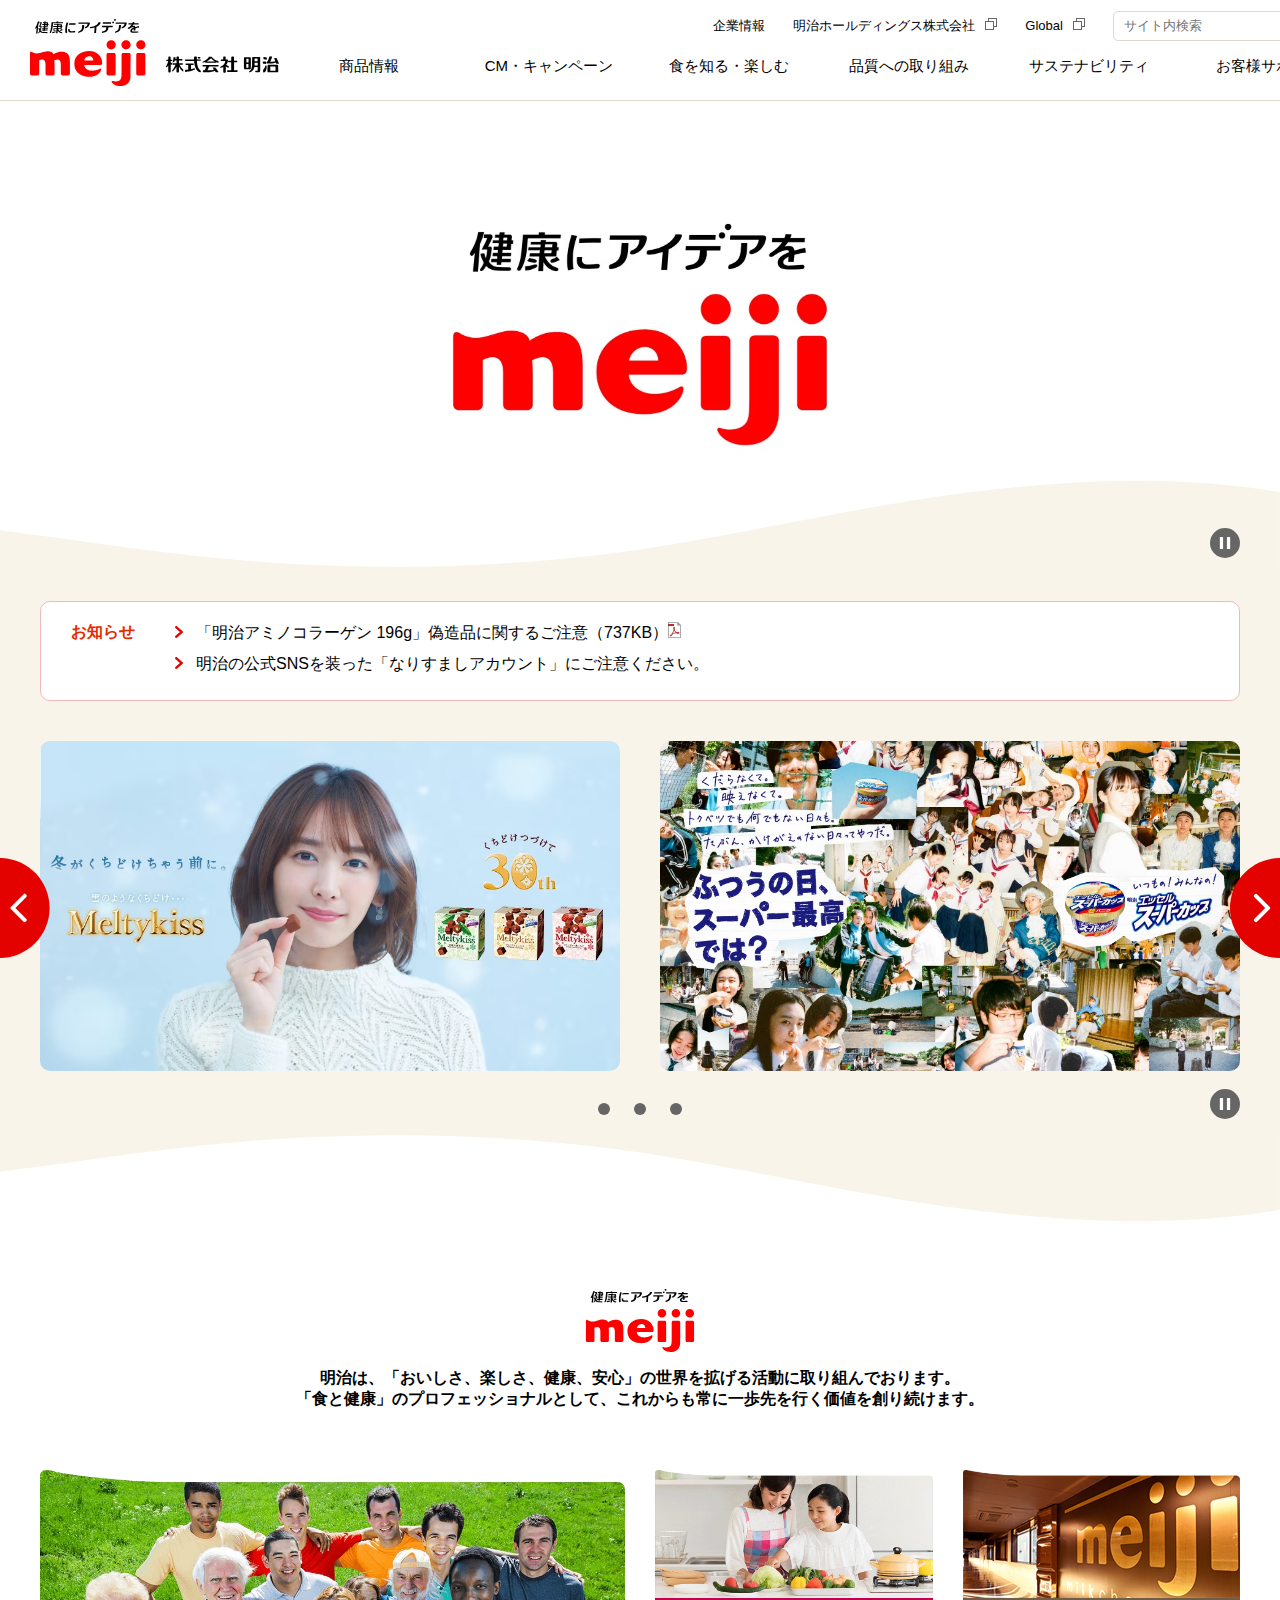
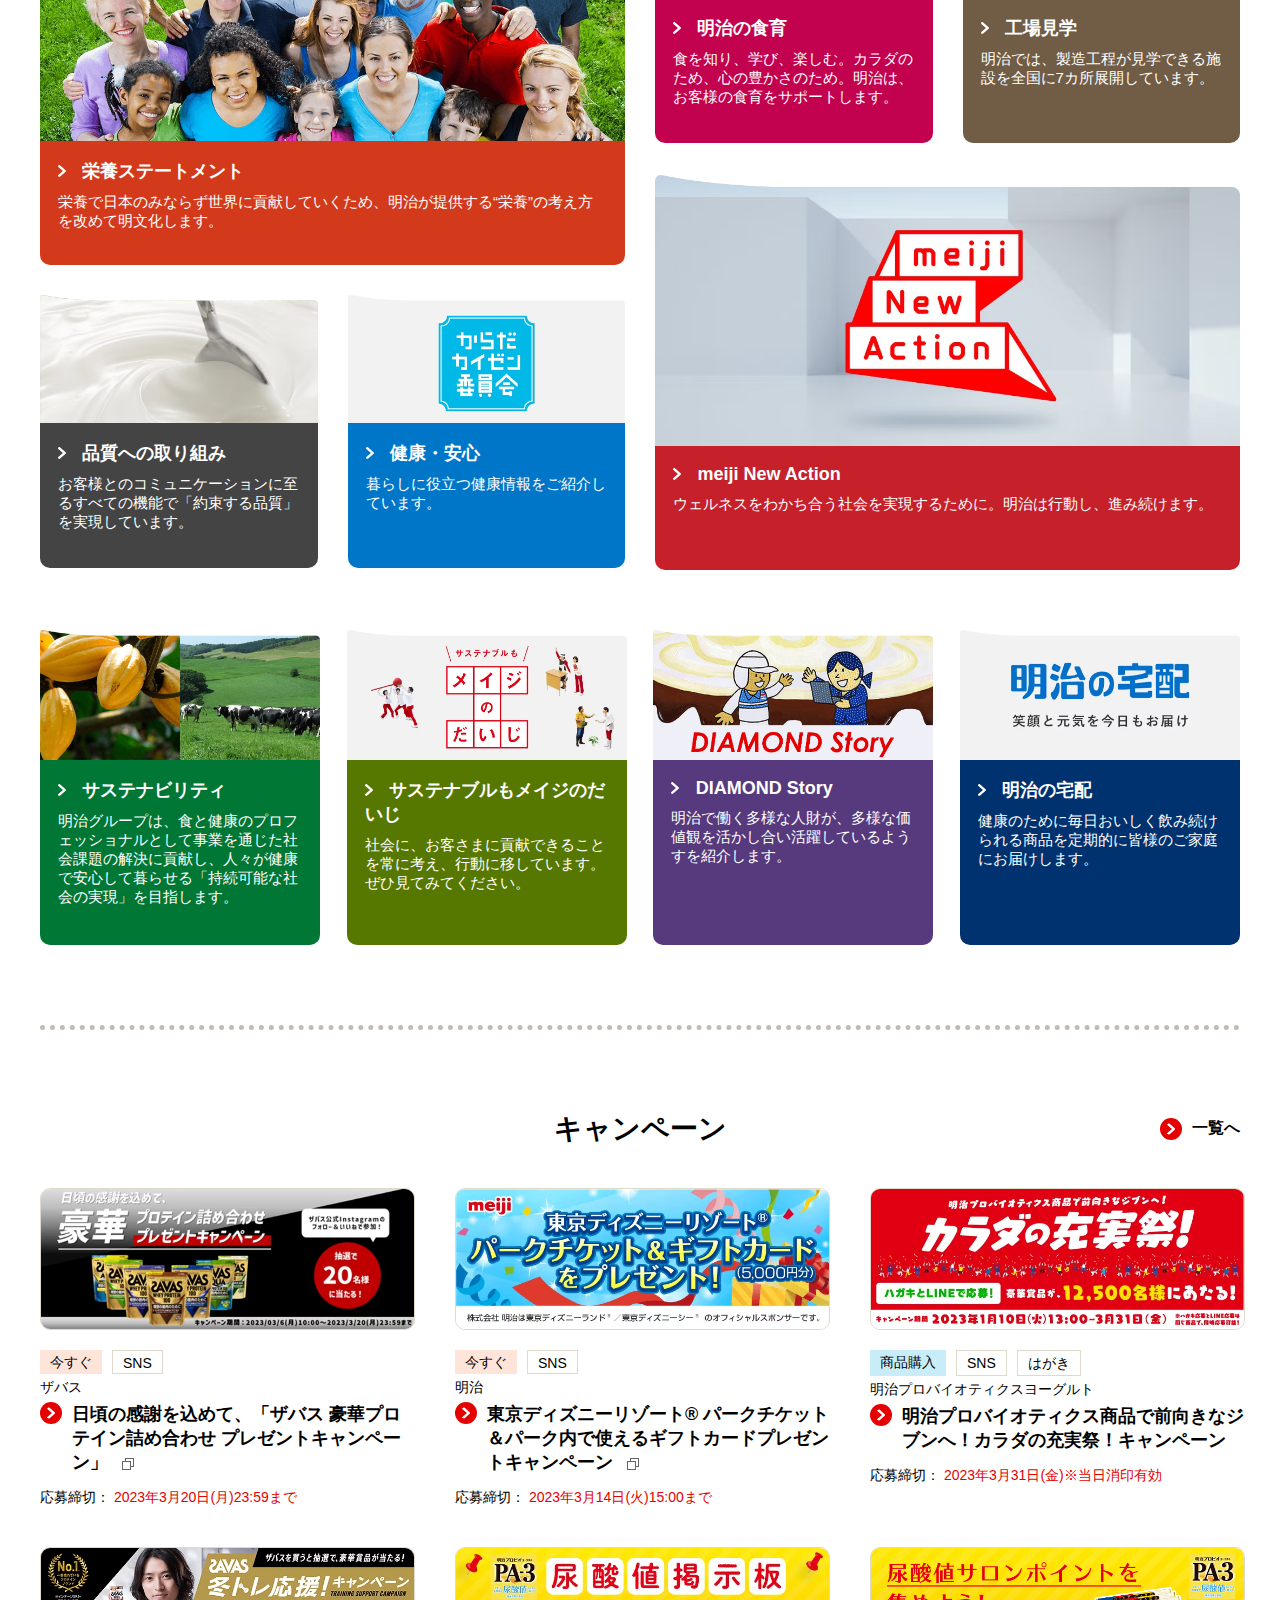
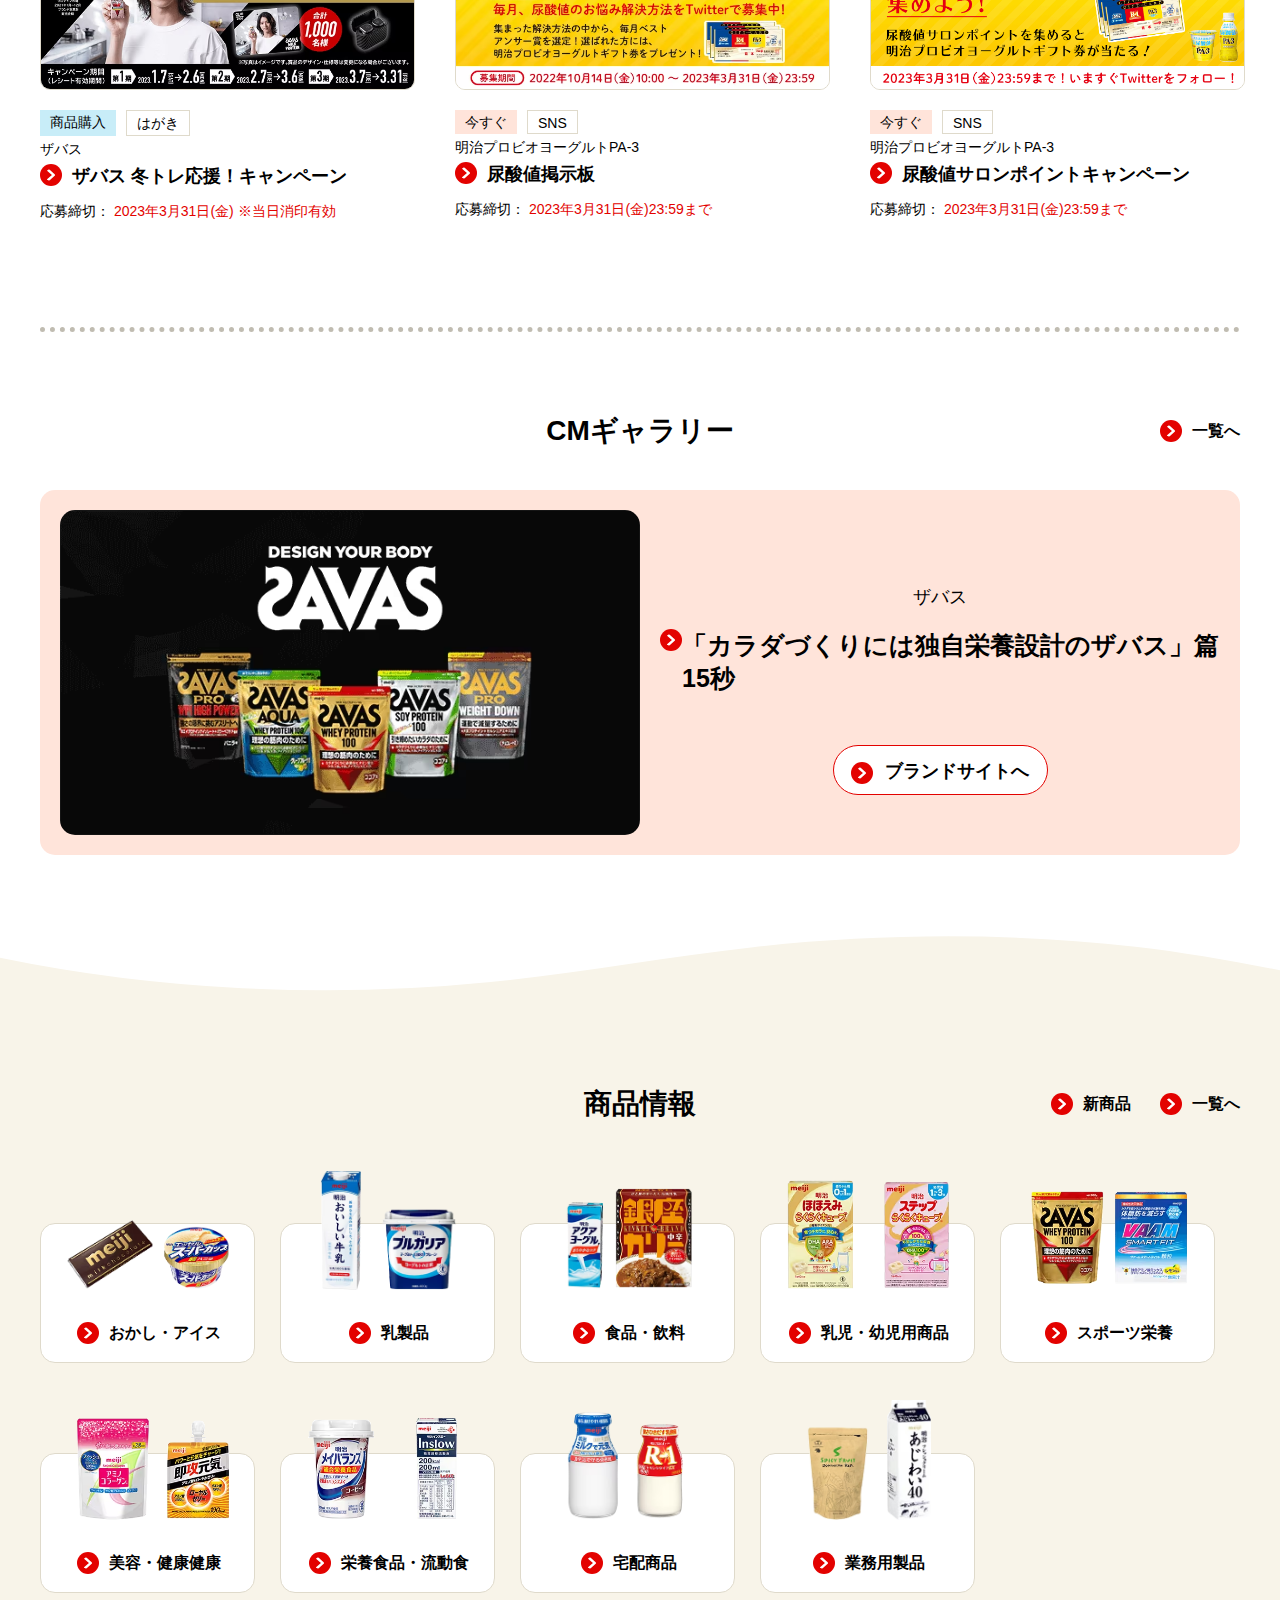
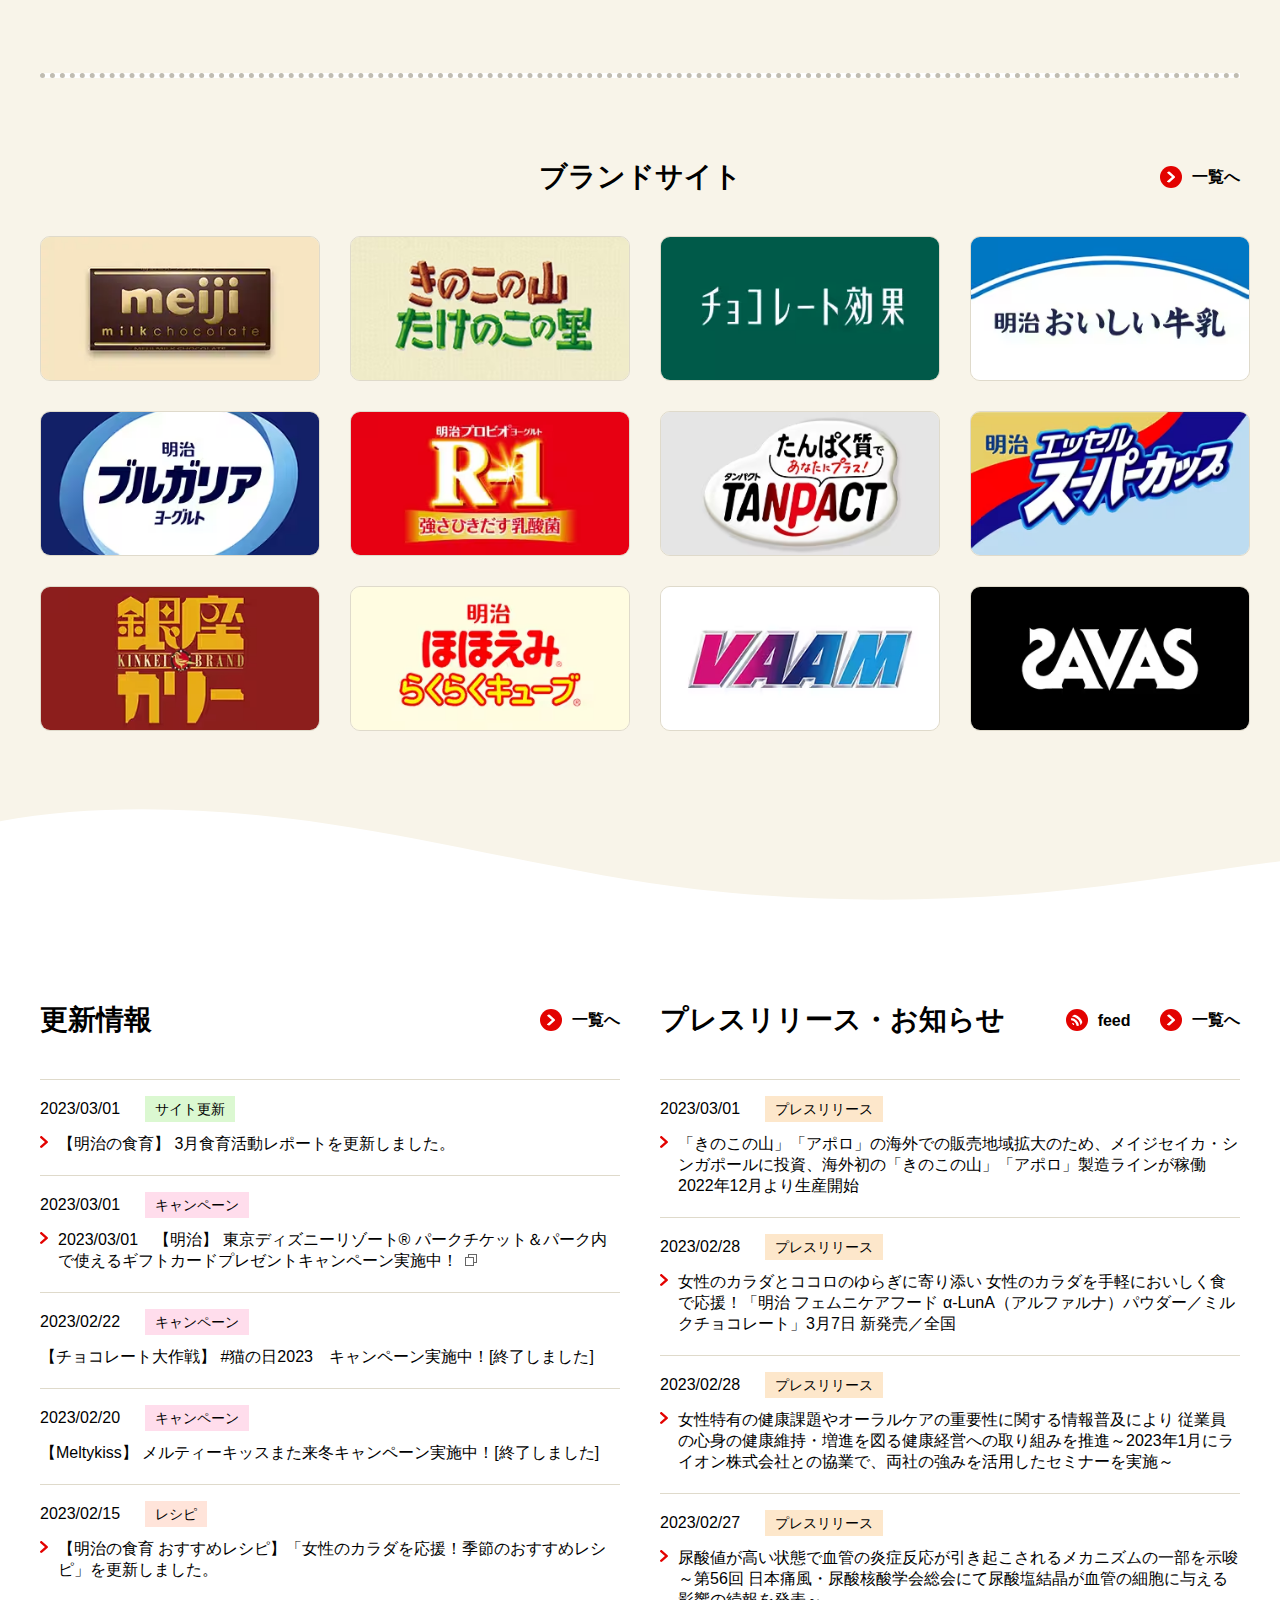
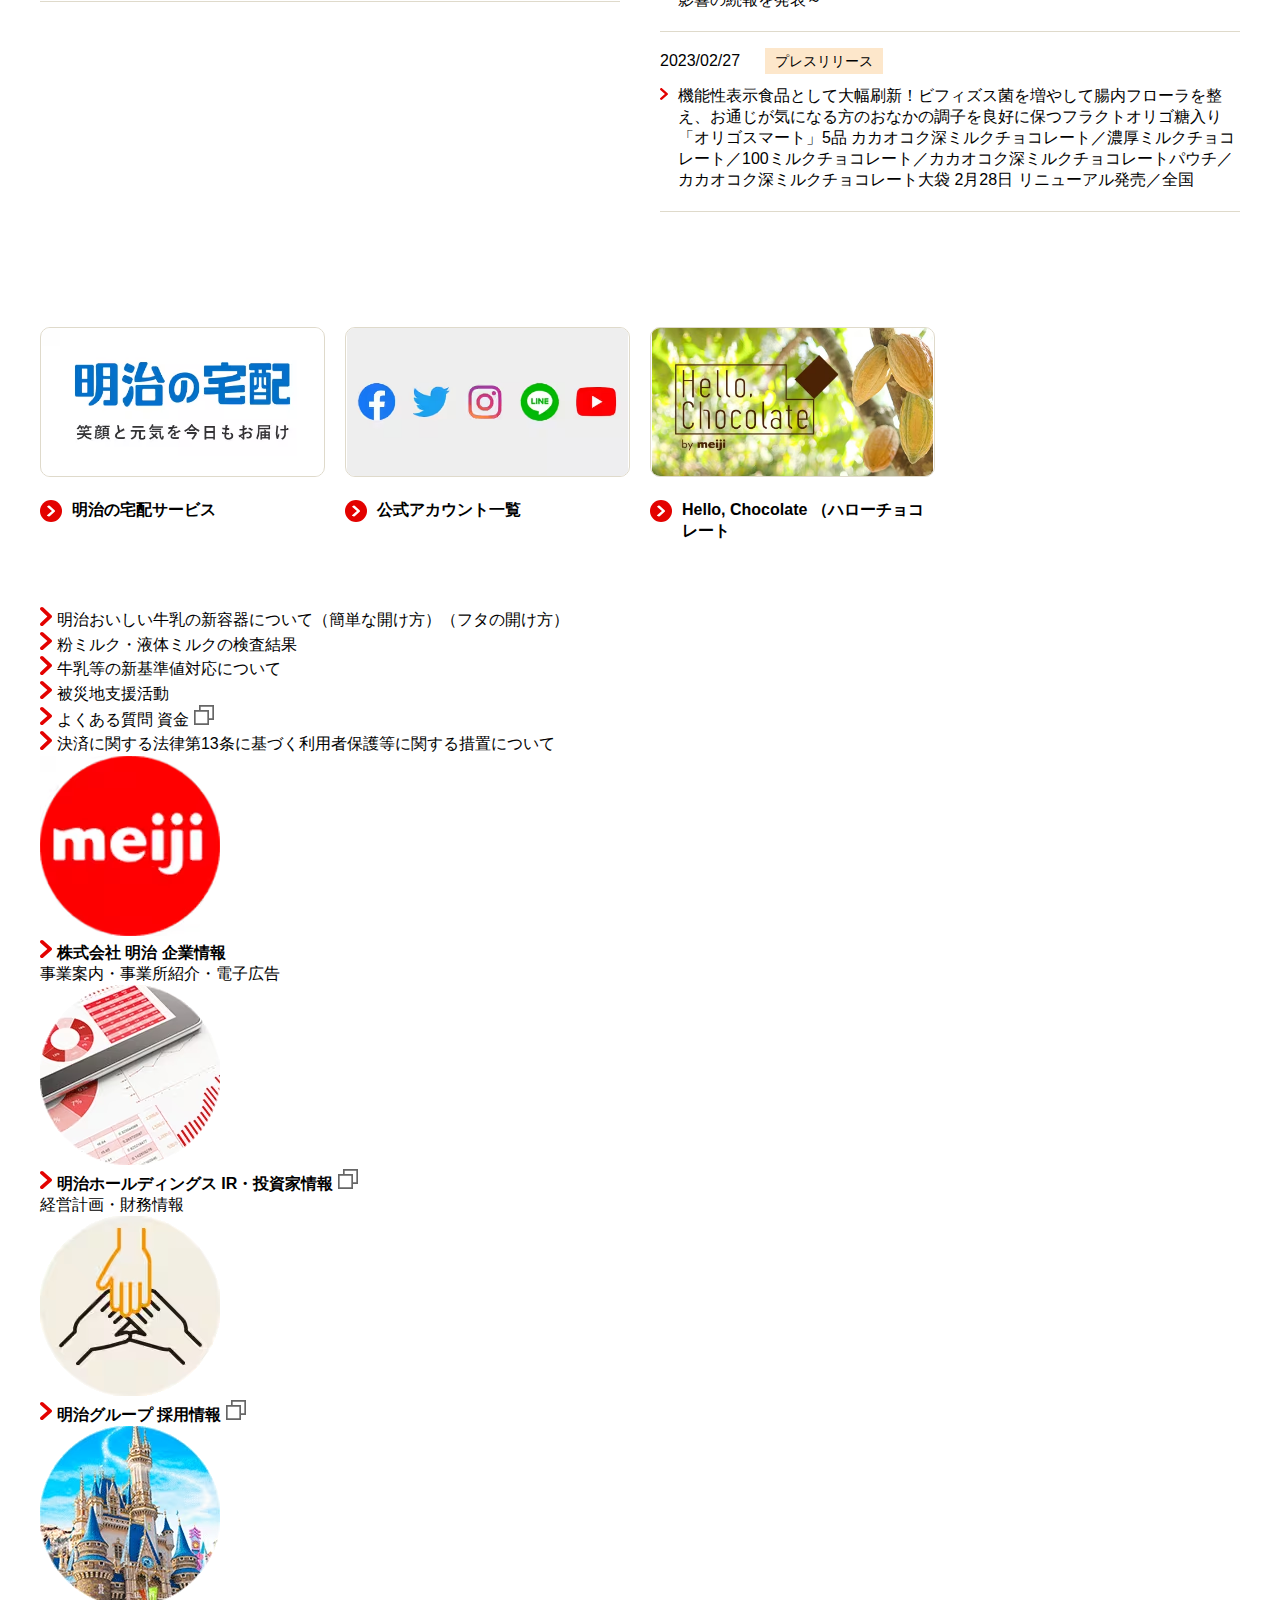
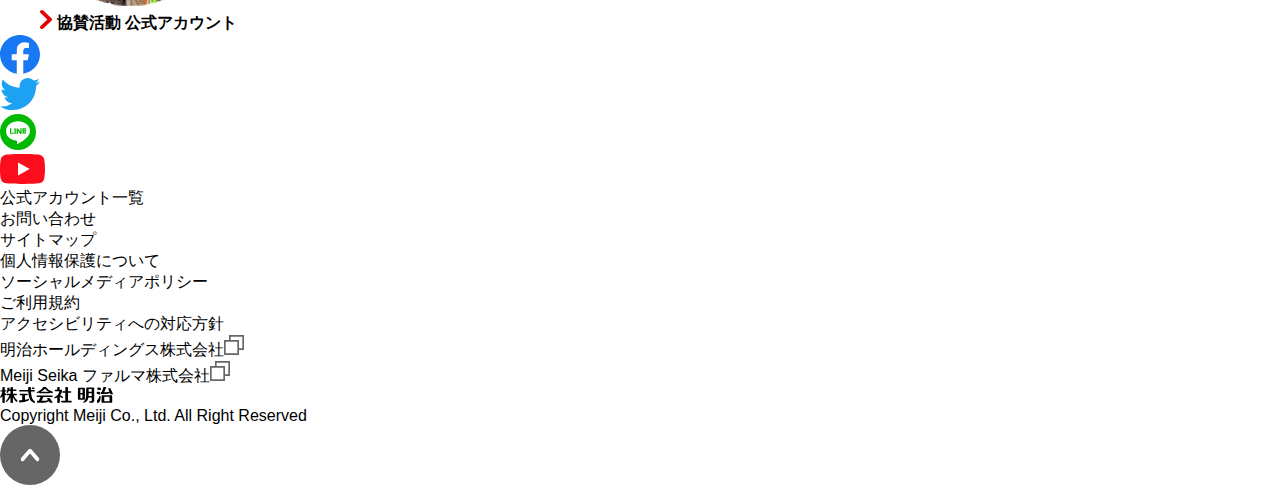
==== commit 1796ec3a: "CSS: product information/brand site/notice/aside item1(完)" ====
--- a/index.html
+++ b/index.html
@@ -723,127 +723,150 @@
                 </div>
             </div>
             <!-- wave image -->
-            <div></div>
+            <div class="cmgallury-shape-bottom">
+                <svg data-name="Layer 1" xmlns="http://www.w3.org/2000/svg" viewBox="0 0 1200 120" preserveAspectRatio="none">
+                    <path d="M985.66,92.83C906.67,72,823.78,31,743.84,14.19c-82.26-17.34-168.06-16.33-250.45.39-57.84,11.73-114,31.07-172,41.86A600.21,600.21,0,0,1,0,27.35V120H1200V95.8C1132.19,118.92,1055.71,111.31,985.66,92.83Z" class="shape-fill"></path>
+                </svg>
+            </div>
             <div class="main-item4">
                 <!-- product information -->
-                <div>
+                <div class="product-information-container">
                     <!-- title -->
-                    <div>
+                    <div class="content-title-container">
                         <h2>商品情報</h2>
                         <div>
-                            <button><img src="img/angle_right_white.svg" alt=""><span>新商品</span></button>
-                            <button><img src="img/angle_right_white.svg" alt=""><span>一覧へ</span></button>
+                            <a href="#"><img src="img/angle_right_white.svg" class="angle-white-icon"><strong>新商品</strong></a>
+                            <a href="#"><img src="img/angle_right_white.svg" class="angle-white-icon"><strong>一覧へ</strong></a>
                         </div>
                     </div>
                     <!-- content -->
                     <div>
-                        <ul>
-                            <li>
-                                <a href="#">
-                                    <div>
-                                        <img src="img/sweets.avif" alt="">
-                                    </div>
-                                    <div>
-                                        <img src="img/angle_right_white.svg" alt="">おかし・アイス
-                                    </div>
-                                </a>
-                            </li>
-                            <li>
-                                <a href="#">
-                                    <div>
-                                        <img src="img/dairies.avif" alt="">
-                                    </div>
-                                    <div>
-                                        <img src="img/angle_right_white.svg" alt="">乳製品
-                                    </div>
-                                </a>
-                            </li>
-                            <li>
-                                <a href="#">
-                                    <div>
-                                        <img src="img/foods_drink.avif" alt="">
-                                    </div>
-                                    <div>
-                                        <img src="img/angle_right_white.svg" alt="">食品・飲料
-                                    </div>
-                                </a>
-                            </li>
-                            <li>
-                                <a href="#">
-                                    <div>
-                                        <img src="img/baby.avif" alt="">
-                                    </div>
-                                    <div>
-                                        <img src="img/angle_right_white.svg" alt="">乳児・幼児用商品
-                                    </div>
-                                </a>
-                            </li>
-                            <li>
-                                <a href="#">
-                                    <div>
-                                        <img src="img/sportsnutrition.avif" alt="">
-                                    </div>
-                                    <div>
-                                        <img src="img/angle_right_white.svg" alt="">スポーツ栄養
-                                    </div>
-                                </a>
-                            </li>
-                            <li>
-                                <a href="#">
-                                    <div>
-                                        <img src="img/beauty_health.avif" alt="">
-                                    </div>
-                                    <div>
-                                        <img src="img/angle_right_white.svg" alt="">美容・健康健康
-                                    </div>
-                                </a>
-                            </li>
-                            <li>
-                                <a href="#">
-                                    <div>
-                                        <img src="img/medicalfoods.avif" alt="">
-                                    </div>
-                                    <div>
-                                        <img src="img/angle_right_white.svg" alt="">栄養食品・流動食
-                                    </div>
-                                </a>
-                            </li>
-                            <li>
-                                <a href="#">
-                                    <div>
-                                        <img src="img/deliveryfoods.avif" alt="">
-                                    </div>
-                                    <div>
-                                        <img src="img/angle_right_white.svg" alt="">宅配商品
-                                    </div>
-                                </a>
-                            </li>
-                            <li>
-                                <a href="#">
-                                    <div>
-                                        <img src="img/trading_p.avif" alt="">
-                                    </div>
-                                    <div>
-                                        <img src="img/angle_right_white.svg" alt="">業務用製品
+                        <ul class="product-information-gird-container">
+                            <li class="product-information-gird-item">
+                                <a href="#">
+                                    <div class="p-i-inner-grid">
+                                        <div class="product-information-image">
+                                            <img src="img/sweets.avif" alt="">
+                                        </div>
+                                        <div class="product-information-name">
+                                            <img src="img/angle_right_white.svg" class="angle-white-icon"><strong>おかし・アイス</strong>
+                                        </div>
+                                    </div>
+                                </a>
+                            </li>
+                            <li class="product-information-gird-item">
+                                <a href="#">
+                                    <div class="p-i-inner-grid">
+                                        <div class="product-information-image">
+                                            <img src="img/dairies.avif" alt="">
+                                        </div>
+                                        <div class="product-information-name">
+                                            <img src="img/angle_right_white.svg" class="angle-white-icon"><strong>乳製品</strong>
+                                        </div>
+                                    </div>
+                                </a>
+                            </li>
+                            <li class="product-information-gird-item">
+                                <a href="#">
+                                    <div class="p-i-inner-grid">
+                                        <div class="product-information-image">
+                                            <img src="img/foods_drink.avif" alt="">
+                                        </div>
+                                        <div class="product-information-name">
+                                            <img src="img/angle_right_white.svg" class="angle-white-icon"><strong>食品・飲料</strong>
+                                        </div>
+                                    </div>
+                                </a>
+                            </li>
+                            <li class="product-information-gird-item">
+                                <a href="#">
+                                    <div class="p-i-inner-grid">
+                                        <div class="product-information-image">
+                                            <img src="img/baby.avif" alt="">
+                                        </div>
+                                        <div class="product-information-name">
+                                            <img src="img/angle_right_white.svg" class="angle-white-icon"><strong>乳児・幼児用商品</strong>
+                                        </div>
+                                    </div>
+                                </a>
+                            </li>
+                            <li class="product-information-gird-item">
+                                <a href="#">
+                                    <div class="p-i-inner-grid">
+                                        <div class="product-information-image">
+                                            <img src="img/sportsnutrition.avif" alt="">
+                                        </div>
+                                        <div class="product-information-name">
+                                            <img src="img/angle_right_white.svg" class="angle-white-icon"><strong>スポーツ栄養</strong>
+                                        </div>
+                                    </div>
+                                </a>
+                            </li>
+                            <li class="product-information-gird-item">
+                                <a href="#">
+                                    <div class="p-i-inner-grid">
+                                        <div class="product-information-image">
+                                            <img src="img/beauty_health.avif" alt="">
+                                        </div>
+                                        <div class="product-information-name">
+                                            <img src="img/angle_right_white.svg" class="angle-white-icon"><strong>美容・健康健康</strong>
+                                        </div>
+                                    </div>
+                                </a>
+                            </li>
+                            <li class="product-information-gird-item">
+                                <a href="#">
+                                    <div class="p-i-inner-grid">
+                                        <div class="product-information-image">
+                                            <img src="img/medicalfoods.avif" alt="">
+                                        </div>
+                                        <div class="product-information-name">
+                                            <img src="img/angle_right_white.svg" class="angle-white-icon"><strong>栄養食品・流動食</strong>
+                                        </div>
+                                    </div>
+                                </a>
+                            </li>
+                            <li class="product-information-gird-item">
+                                <a href="#">
+                                    <div class="p-i-inner-grid">
+                                        <div class="product-information-image">
+                                            <img src="img/deliveryfoods.avif" alt="">
+                                        </div>
+                                        <div class="product-information-name">
+                                            <img src="img/angle_right_white.svg" class="angle-white-icon"><strong>宅配商品</strong>
+                                        </div>
+                                    </div>
+                                </a>
+                            </li>
+                            <li class="product-information-gird-item">
+                                <a href="#">
+                                    <div class="p-i-inner-grid">
+                                        <div class="product-information-image">
+                                            <img src="img/trading_p.avif" alt="">
+                                        </div>
+                                        <div class="product-information-name">
+                                            <img src="img/angle_right_white.svg" class="angle-white-icon"><strong>業務用製品</strong>
+                                        </div>
                                     </div>
                                 </a>
                             </li>
                         </ul>
                     </div> 
-                </div>
-                <hr>
+                    <hr>
+                </div>
+                
                 <!-- brand site -->
-                <div>
+                <div class="brand-site-container">
                     <!-- title -->
-                    <div>
+                    <div class="content-title-container">
                         <h2>ブランドサイト</h2>
-                        <div>
-                            <button><img src="img/angle_right_white.svg" alt=""><span>一覧へ</span></button>
+                        <div >
+                            <a href="#"><img src="img/angle_right_white.svg" class="angle-white-icon"><strong>一覧へ</strong></a>
                         </div>
                     </div>
                     <!-- content -->
-                    <div>
-                        <ul>
+                    <div class="brand-site-content-container">
+                        <ul class="brand-site-grid-container">
                             <li><a href="#"><img src="img/mchoco.webp" alt="ミルクチョコレート ブランドサイト"></a></li>
                             <li><a href="#"><img src="img/kinotake.avif" alt="きのこの山・たけのこの里 ブランドサイト"></a></li>
                             <li><a href="#"><img src="img/chocokoka.avif" alt="チョコレート効果 ブランドサイト"></a></li>
@@ -860,100 +883,125 @@
                     </div> 
                 </div>
             </div>
+            <div class="brand-site-shape-bottom">
+                <svg data-name="Layer 1" xmlns="http://www.w3.org/2000/svg" viewBox="0 0 1200 120" preserveAspectRatio="none">
+                    <path d="M985.66,92.83C906.67,72,823.78,31,743.84,14.19c-82.26-17.34-168.06-16.33-250.45.39-57.84,11.73-114,31.07-172,41.86A600.21,600.21,0,0,1,0,27.35V120H1200V95.8C1132.19,118.92,1055.71,111.31,985.66,92.83Z" class="shape-fill"></path>
+                </svg>
+            </div>
             <div class="main-item5">
-                <!-- new information section -->
-                <div>
-                    <!-- title -->
-                    <div>
-                        <h2>更新情報</h2>
-                        <div>
-                            <button><img src="img/angle_right_white.svg" alt=""><span>一覧へ</span></button>
+                <div class="main-item5-inner">
+                    <!-- new information section -->
+                    <div class="m5-new-information-container">
+                        <!-- title -->
+                        <div class="content-title-container2">
+                            <h2>更新情報</h2>
+                            <div>
+                                <a href="#"><img src="img/angle_right_white.svg" class="angle-white-icon"><strong>一覧へ</strong></a>
+                            </div>
                         </div>
-                    </div>
-                    <!-- content -->
-                    <div>
-                        <ul>
-                            <li>
-                                <p><time>2023/03/01</time><span>サイト更新</span></p>
-                                <a href="#">
-                                    <img src="img/angle_right_red.svg" alt="">
-                                    【明治の食育】 3月食育活動レポートを更新しました。
-                                </a>
-                            </li>
-                            <li>
-                                <p><time>2023/03/01</time><span>キャンペーン</span></p>
-                                <a href="#">
-                                    <img src="img/angle_right_red.svg" alt="">
-                                    【明治】 東京ディズニーリゾート® パークチケット＆パーク内で使えるギフトカードプレゼントキャンペーン実施中！
-                                    <img src="img/external_gray.svg" alt="">
-                                </a>
-                            </li>
-                            <li>
-                                <p><time>2023/02/22</time><span>キャンペーン</span></p>
-                                <p>【チョコレート大作戦】 #猫の日2023　キャンペーン実施中！[終了しました]</p>
-                            </li>
-                            <li>
-                                <p><time>2023/02/20</time><span>キャンペーン</span></p>
-                                <p>【Meltykiss】 メルティーキッスまた来冬キャンペーン実施中！[終了しました]</p>
-                            </li>
-                            <li>
-                                <p><time>2023/02/15</time><span>レシピ</span></p>
-                                <a href="#">
-                                    <img src="img/angle_right_red.svg" alt="">
-                                    【明治の食育 おすすめレシピ】「女性のカラダを応援！季節のおすすめレシピ」を更新しました。
-                                </a>
-                            </li>
-                        </ul>
-                    </div>
-                </div>
-                <!-- notice section -->
-                <div>
-                    <div>
-                        <h2>プレスリリース・お知らせ</h2>
-                        <div>
-                            <button><img src="img/feed_white.svg" alt=""><span>feed</span></button>
-                            <button><img src="img/angle_right_white.svg" alt=""><span>一覧へ</span></button>
+                        <!-- content -->
+                        <div class="m5-information-item-container">
+                            <ul>
+                                <li>
+                                    <p><time>2023/03/01</time><span class="information-tag__new">サイト更新</span></p>
+                                    <a href="#">
+                                        <div class="m5-information-discription-container">
+                                            <div><img src="img/angle_right_red.svg" class="angle-red-icon"></div>
+                                            <div>【明治の食育】 3月食育活動レポートを更新しました。</div>
+                                        </div>
+                                    </a>
+                                </li>
+                                <li>
+                                    <p><time>2023/03/01</time><span class="information-tag__campaign">キャンペーン</span></p>
+                                    <a href="#">
+                                        <div class="m5-information-discription-container">
+                                            <div><img src="img/angle_right_red.svg" class="angle-red-icon"></div>
+                                            <div>
+                                                2023/03/01　【明治】 東京ディズニーリゾート® パークチケット＆パーク内で使えるギフトカードプレゼントキャンペーン実施中！
+                                                <img src="img/external_gray.svg" class="external-site-icon">
+                                            </div>
+                                        </div>
+                                    </a>
+                                </li>
+                                <li>
+                                    <p><time>2023/02/22</time><span class="information-tag__campaign">キャンペーン</span></p>
+                                    <p>【チョコレート大作戦】 #猫の日2023　キャンペーン実施中！[終了しました]</p>
+                                </li>
+                                <li>
+                                    <p><time>2023/02/20</time><span class="information-tag__campaign">キャンペーン</span></p>
+                                    <p>【Meltykiss】 メルティーキッスまた来冬キャンペーン実施中！[終了しました]</p>
+                                </li>
+                                <li>
+                                    <p><time>2023/02/15</time><span class="information-tag__recipe">レシピ</span></p>
+                                    <a href="#">
+                                        <div class="m5-information-discription-container">
+                                            <div><img src="img/angle_right_red.svg" class="angle-red-icon"></div>
+                                            <div>【明治の食育 おすすめレシピ】「女性のカラダを応援！季節のおすすめレシピ」を更新しました。</div>
+                                        </div>
+                                    </a>
+                                </li>
+                            </ul>
                         </div>
                     </div>
-                    <!-- content -->
-                    <div>
-                        <ul>
-                            <li>
-                                <p><time>2023/03/01</time><span>プレスリリース</span></p>
-                                <a href="#">
-                                    <img src="img/angle_right_red.svg" alt="">
-                                    スタートアップ企業との協業でヒトと地球の健やかな未来に貢献「明治アクセラレーター」第二期 アクセラレーション実施企業を決定 2023年3月よりアクセラレーションを開始
-                                </a>
-                            </li>
-                            <li>
-                                <p><time>2023/03/01</time><span>プレスリリース</span></p>
-                                <a href="#">
-                                    <img src="img/angle_right_red.svg" alt="">
-                                    「牛乳でスマイルプロジェクト」参加企業共同企画 ニッスイ、クックパッド、リテイルメデイアと牛乳を使ったアレンジレシピの発信「明治おいしい牛乳」消費拡大の取り組み 2023年3月上旬から タイアップ施策開始
-                                </a>
-                            </li>
-                            <li>
-                                <p><time>2023/03/01</time><span>プレスリリース</span></p>
-                                <a href="#">
-                                    <img src="img/angle_right_red.svg" alt="">
-                                    連結子会社の異動を伴う株式等譲渡に関するお知らせ
-                                </a>
-                            </li>
-                            <li>
-                                <p><time>2023/03/01</time><span>プレスリリース</span></p>
-                                <a href="#">
-                                    <img src="img/angle_right_red.svg" alt="">
-                                    「明治プロビオヨーグルトLG21」が中国の上海市栄養イノベーション健康フォーラムで第1回「栄養革新賞」を受賞 産官学連携の栄養科学普及の取り組みに参画、乳酸菌研究・胃の健康に着目した商品化に高い評価
-                                </a>
-                            </li>
-                            <li>
-                                <p><time>2023/03/01</time><span>プレスリリース</span></p>
-                                <a href="#">
-                                    <img src="img/angle_right_red.svg" alt="">
-                                    「きのこの山」「アポロ」の海外での販売地域拡大のため、メイジセイカ・シンガポールに投資、海外初の「きのこの山」「アポロ」製造ラインが稼働 2022年12月より生産開始
-                                </a>
-                            </li>
-                        </ul>
+                    <!-- notice section -->
+                    <div class="m5-notice-container">
+                        <div class="content-title-container2">
+                            <h2>プレスリリース・お知らせ</h2>
+                            <div>
+                                <a href="#"><img src="img/feed_white.svg" class="angle-white-icon"><strong>feed</strong></a>
+                                <a href="#"><img src="img/angle_right_white.svg" class="angle-white-icon"><strong>一覧へ</strong></a>
+                            </div>
+                        </div>
+                        <!-- content -->
+                        <div class="m5-information-item-container">
+                            <ul>
+                                <li>
+                                    <p><time>2023/03/01</time><span class="notice-tag__release">プレスリリース</span></p>
+                                    <a href="#">
+                                        <div class="m5-information-discription-container">
+                                            <div><img src="img/angle_right_red.svg" class="angle-red-icon"></div>
+                                            <div>「きのこの山」「アポロ」の海外での販売地域拡大のため、メイジセイカ・シンガポールに投資、海外初の「きのこの山」「アポロ」製造ラインが稼働 2022年12月より生産開始</div>
+                                        </div>
+                                    </a>
+                                </li>
+                                <li>
+                                    <p><time>2023/02/28</time><span class="notice-tag__release">プレスリリース</span></p>
+                                    <a href="#">
+                                        <div class="m5-information-discription-container">
+                                            <div><img src="img/angle_right_red.svg" class="angle-red-icon"></div>
+                                            <div>女性のカラダとココロのゆらぎに寄り添い 女性のカラダを手軽においしく食で応援！「明治 フェムニケアフード α-LunA（アルファルナ）パウダー／ミルクチョコレート」3月7日 新発売／全国</div>
+                                        </div>
+                                    </a>
+                                </li>
+                                <li>
+                                    <p><time>2023/02/28</time><span class="notice-tag__release">プレスリリース</span></p>
+                                    <a href="#">
+                                        <div class="m5-information-discription-container">
+                                            <div><img src="img/angle_right_red.svg" class="angle-red-icon"></div>
+                                            <div>女性特有の健康課題やオーラルケアの重要性に関する情報普及により 従業員の心身の健康維持・増進を図る健康経営への取り組みを推進～2023年1月にライオン株式会社との協業で、両社の強みを活用したセミナーを実施～</div>
+                                        </div>
+                                    </a>
+                                </li>
+                                <li>
+                                    <p><time>2023/02/27</time><span class="notice-tag__release">プレスリリース</span></p>
+                                    <a href="#">
+                                        <div class="m5-information-discription-container">
+                                            <div><img src="img/angle_right_red.svg" class="angle-red-icon"></div>
+                                            <div>尿酸値が高い状態で血管の炎症反応が引き起こされるメカニズムの一部を示唆～第56回 日本痛風・尿酸核酸学会総会にて尿酸塩結晶が血管の細胞に与える影響の続報を発表～</div>
+                                        </div>
+                                    </a>
+                                </li>
+                                <li>
+                                    <p><time>2023/02/27</time><span class="notice-tag__release">プレスリリース</span></p>
+                                    <a href="#">
+                                        <div class="m5-information-discription-container">
+                                            <div><img src="img/angle_right_red.svg" class="angle-red-icon"></div>
+                                            <div>機能性表示食品として大幅刷新！ビフィズス菌を増やして腸内フローラを整え、お通じが気になる方のおなかの調子を良好に保つフラクトオリゴ糖入り「オリゴスマート」5品 カカオコク深ミルクチョコレート／濃厚ミルクチョコレート／100ミルクチョコレート／カカオコク深ミルクチョコレートパウチ／カカオコク深ミルクチョコレート大袋 2月28日 リニューアル発売／全国</div>
+                                        </div>
+                                    </a>
+                                </li>
+                            </ul>
+                        </div>
                     </div>
                 </div>
             </div>
@@ -964,42 +1012,42 @@
             <div class="aside-inner">
                 <!-- sevice, sns account, choco ... -->
                 <div class="aside-item1">
-                    <ul>
+                    <ul class="aside-item1-grid-container">
                         <li>
                             <a href="#">
-                                <div>
+                                <div class="item-inner-grid">
                                     <div>
                                         <img src="img/bnr.avif" alt="">
                                     </div>
-                                    <div>
-                                        <img src="img/angle_right_white.svg" alt="">
-                                        <strong>明治の宅配サービス</strong>
+                                    <div class="aside-i-1-name">
+                                        <div><img src="img/angle_right_white.svg" class="angle-white-icon"></div>
+                                        <div><strong>明治の宅配サービス</strong></div>
                                     </div>
                                 </div>
                             </a>
                         </li>
                         <li>
                             <a href="#">
-                                <div>
+                                <div class="item-inner-grid">
                                     <div>
                                         <img src="img/bnr_03.avif" alt="">
                                     </div>
-                                    <div>
-                                        <img src="img/angle_right_white.svg" alt="">
-                                        <strong>公式アカウント一覧</strong>
+                                    <div class="aside-i-1-name">
+                                        <div><img src="img/angle_right_white.svg" class="angle-white-icon"></div>
+                                        <div><strong>公式アカウント一覧</strong></div>
                                     </div>
                                 </div>
                             </a>
                         </li>
                         <li>
                             <a href="#">
-                                <div>
+                                <div class="item-inner-grid">
                                     <div>
                                         <img src="img/bnr_04.avif" alt="">
                                     </div>
-                                    <div>
-                                        <img src="img/angle_right_white.svg" alt="">
-                                        <strong>Hello, Chocolate （ハローチョコレート</strong>
+                                    <div class="aside-i-1-name">
+                                        <div><img src="img/angle_right_white.svg" class="angle-white-icon"></div>
+                                        <div><strong>Hello, Chocolate （ハローチョコレート</strong></div>
                                     </div>
                                 </div>
                             </a>
--- a/css/style.css
+++ b/css/style.css
@@ -3,6 +3,7 @@
 * { margin: 0; padding: 0; box-sizing: border-box; font-family: YuGothic, "Yu Gothic Medium", "Yu Gothic", -apple-system, BlinkMacSystemFont, "Segoe UI", Roboto, "Helvetica Neue", Arial, "Hiragino Kaku Gothic ProN", Meiryo, sans-serif; }
 ul { list-style: none; }
 a { text-decoration: none; color: black; }
+hr { margin: 80px 0; border: none; border-top: 5px dotted #c0bcb1; height: 1px; background-color: #fff; width: 100%; max-width: 1200px; }
 /* div { font-size: 0; } */
 
 /* public icon css */
@@ -121,9 +122,15 @@
 .shape-top { position: absolute; bottom: 0; width: 100%; overflow: hidden; line-height: 0; transform: rotate(180deg); }
 .shape-top svg { display: block; width: calc(143% + 1.3px); height: 95px; transform: rotateY(180deg); }
 .shape-top .shape-fill { fill: #f8f4e9; } 
-.shape-bottom { position: absolute;  width: 100%; overflow: hidden; line-height: 0; transform: rotateY(180deg); }
+.shape-bottom { /*position: absolute;*/ width: 100%; overflow: hidden; line-height: 0; transform: rotateY(180deg); }
 .shape-bottom svg { display: block; width: calc(143% + 1.3px); height: 95px; transform: rotateY(180deg); }
 .shape-bottom .shape-fill { fill: #f8f4e9; }
+.cmgallury-shape-bottom { width: 100%; overflow: hidden; line-height: 0; }
+.cmgallury-shape-bottom svg { display: block; width: calc(143% + 1.3px); height: 100px; }
+.cmgallury-shape-bottom .shape-fill { fill: #F8F4E9; }
+.brand-site-shape-bottom { width: 100%; overflow: hidden; line-height: 0;  }
+.brand-site-shape-bottom svg { display: block; width: calc(143% + 1.3px); height: 100px; transform: rotate(180deg); }
+.brand-site-shape-bottom .shape-fill { fill: #F8F4E9; }
 
 /* notice css */
 .main-item2 { background-color: #f8f4e9; position: relative; }
@@ -144,7 +151,7 @@
 .banner-prev-btn { position: absolute; left: 0; top: 290px; }
 .banner-next-btn { position: absolute; right: 0; top: 290px; }
 .banner-prev-btn > button, .banner-next-btn > button, .banner-pause-btn > button { font-size: 0; background-color: rgba(1, 1, 1, 0); border: none; }
-.btn-container { width: 100%; position: absolute; bottom: 15px; }
+.btn-container { width: 100%; max-width: 1200px; position: absolute; bottom: 15px; }
 .banner-pause-btn { max-width: 1200px; text-align: right; font-size: 0;  }
 .banner-pause-btn > button > img { width: 30px; height: 30px; }
 
@@ -184,12 +191,13 @@
 .special-container2 > ul > li:nth-child(3) > a > div:nth-child(2) { background-color: #573a7e; }
 .special-container2 > ul > li:nth-child(4) > a > div:nth-child(2) { background-color: #00326f; }
 
-hr { margin: 80px 0; border: none; border-top: 5px dotted #c0bcb1; height: 1px; background-color: #fff; width: 100%;}
+
 
 /* campaign content css */
 .campaign-container { width: 100%; max-width: 1200px; margin: 0 auto; }
 .content-title-container { display: flex; justify-content: space-between; align-items: center; margin-bottom: 40px; }
-.content-title-container > h2 { width: 900px; text-align: center; padding-left: 300px; font-size: 30px; }
+.content-title-container > h2 { width: 900px; text-align: center; padding-left: 300px; font-size: 28px; }
+.content-title-container > div > a { margin-left: 25px; }
 .content-title-container > div > a > img { margin-right: 10px; vertical-align: middle; }
 .content-title-container > div > a > strong { vertical-align: middle; }
 
@@ -212,7 +220,7 @@
 .campaign-period > span { color: #e30200; }
 
 /* cm gallury content css */
-.cmgallury-content-container { display: flex; width: 1200px; height: 365px; background-color: #ffe4da; padding: 20px; border-radius: 15px; }
+.cmgallury-content-container { display: flex; width: 1200px; height: 365px; background-color: #ffe4da; padding: 20px; border-radius: 15px; margin-bottom: 80px; }
 .cmgallury-img > img { width: 580px; height: 325px; border-radius: 15px; }
 .cmgallury-information { margin-left: 20px; }
 .cmgallury-product-name { font-size: 18px; text-align: center; margin-top: 75px; margin-bottom: 20px; }
@@ -224,8 +232,64 @@
 .cmgallury-site-btn > a { display: inline-block; width: 215px; height: 50px; background-color: #fff; border: 1px solid #e30200; border-radius: 27.5px; vertical-align: middle; font-size: 18px; font-weight: 700; line-height: 50px; }
 .cmgallury-site-btn > a > img { vertical-align: middle; margin-right: 12px; }
 
+/* production information contents css */
+.main-item4 { background-color: #f8f4e9; }
+.product-information-container { width: 100%; max-width: 1200px; margin: 0 auto; }
+.product-information-container > .content-title-container { padding-top: 50px; }
+.product-information-gird-container { display: grid; grid-template-rows: repeat(2, minmax(200px, auto)); grid-template-columns: repeat(5, 240px); row-gap: 30px; }
+.product-information-gird-item { margin-top: 60px; }
+.p-i-inner-grid { display: grid; width: 215px; height: 140px; grid-template-rows: 80px 30px 25px; grid-template-columns: 215px; background-color: #fff; border-radius: 15px; border: 1px solid #dfdacb; align-items: end; text-align: center; }
+.product-information-image { grid-row: 1 / 2; grid-column: 1 / 2; padding-bottom: 10px; }
+.product-information-image > img { width: 100%; height: 100%; max-width: 175px; max-height: 120px; object-fit: contain; padding: 0 5px; }
+.product-information-name { grid-row: 3 / 4; grid-column: 1 / 2; padding-bottom: 15px; }
+.product-information-name > img { vertical-align: middle; margin-right: 10px; }
+.product-information-name > strong { vertical-align: middle; }
+
+/* brand site content css */
+.brand-site-container { width: 100%; max-width: 1200px; margin: 0 auto; padding-bottom: 70px;}
+.brand-site-content-container { width: 100%; height: 495px; }
+.brand-site-grid-container { display: grid; grid-template-columns: repeat(4, 280px); grid-template-rows: repeat(3, 145px); gap: 30px; }
+.brand-site-grid-container > li > a > img { width: 100%; height: 100%; object-fit: cover; border: 1px solid #dfdacb; border-radius: 10px; }
+
+/* new information, notice css */
+.main-item5-inner { width: 100%; max-width: 1200px; margin: 0 auto; display: grid; grid-template-columns: repeat(2, 1fr); gap: 40px; padding-top: 100px; padding-bottom: 115px;}
+.content-title-container2 { display: flex; justify-content: space-between; align-items: center; padding-bottom: 40px; }
+.content-title-container2 h2 { font-size: 28px; }
+.content-title-container2 > div > a { margin-left: 25px; }
+.content-title-container2 > div > a > img { vertical-align: middle; margin-right: 10px; }
+.content-title-container2 > div > a > strong { vertical-align: middle; }
+
+/* new information css */
+.m5-new-information-container {  }
+.m5-information-item-container > ul > li { border-bottom: 1px solid #dfdacb; padding: 20px 0; }
+.m5-information-item-container > ul > li:first-child { border-top: 1px solid #dfdacb; }
+.m5-information-item-container > ul > li > p:first-child { margin-bottom: 15px; }
+.m5-information-item-container > ul > li > a:hover { text-decoration: underline; }
+.m5-information-discription-container { display: flex; }
+.m5-information-discription-container > div:nth-child(1) { width: 8px; margin-right: 10px; }
+.m5-information-discription-container .external-site-icon { margin-left: 3px; }
+.information-tag__new { background-color: #dbf8d1; padding: 5px 10px; font-size: 14px; margin-left: 25px; }
+.information-tag__campaign { background-color: #ffddec; padding: 5px 10px; font-size: 14px; margin-left: 25px; }
+.information-tag__recipe { background-color: #ffe4da; padding: 5px 10px; font-size: 14px; margin-left: 25px; }
+
+/* notice css */
+.m5-notice-container { }
+.notice-tag__release { background-color: #fde7cb; padding: 5px 10px; font-size: 14px; margin-left: 25px; }
+
 /* aside css */
 aside {}
+.aside-container { width: 100%; height: 100%; }
+.aside-inner { width: 100%; max-width: 1200px; margin: 0 auto; }
+.aside-item1 {  }
+.aside-item1-grid-container { display: grid; grid-template-rows: 280px; grid-template-columns: repeat(4, 285px); gap: 20px; }
+.item-inner-grid { display: grid; grid-template-rows: 150px 23px auto; }
+.item-inner-grid > div:nth-child(1) { grid-row: 1 / 2; }
+.item-inner-grid > div:nth-child(1) > img { width: 100%; height: 100%; object-fit: contain; border: 1px solid #dfdacb; border-radius: 10px; }
+.item-inner-grid > div:nth-child(2) { grid-row: 3 / 4; }
+.aside-i-1-name { display: flex; }
+.aside-i-1-name  > div:nth-child(1) > img { vertical-align: middle; margin-right: 10px; }
+.aside-i-1-name  > div:nth-child(2) > strong { vertical-align: middle; }
+
 
 /* footer css */
 footer {}
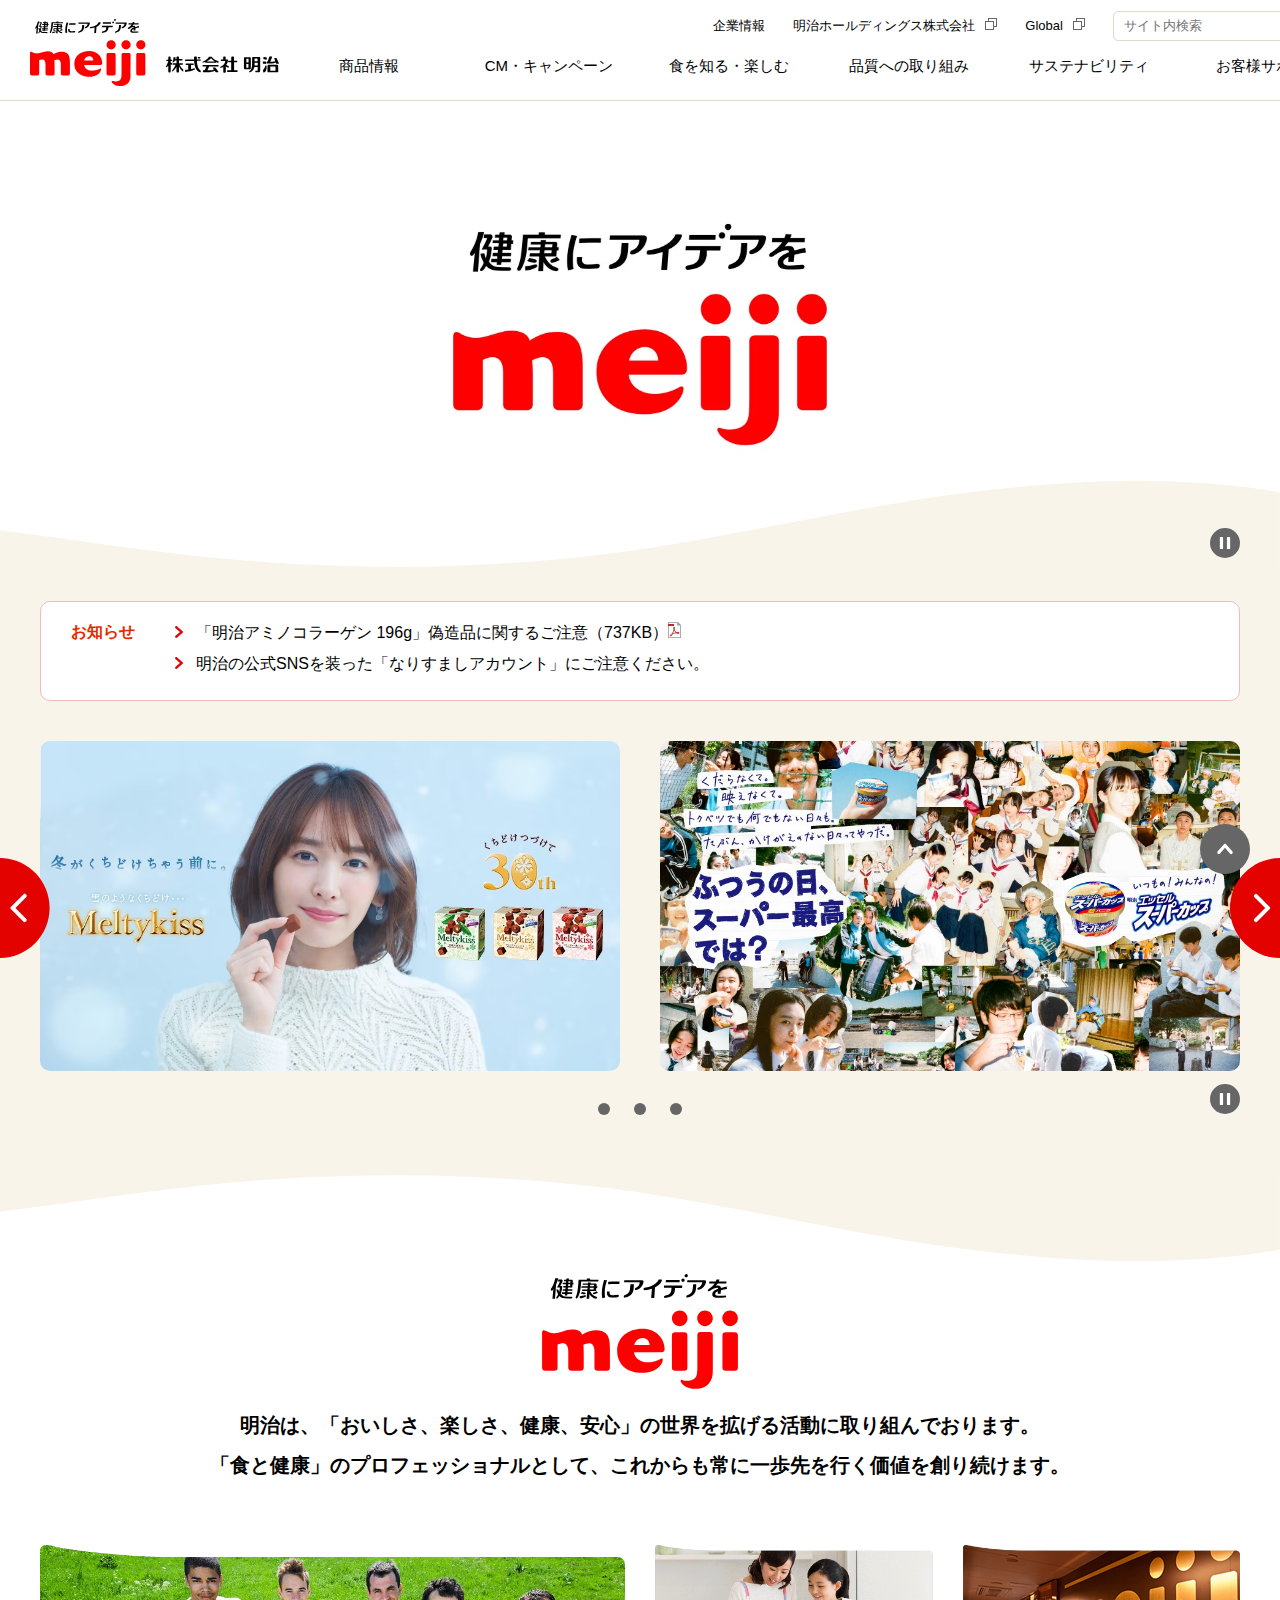
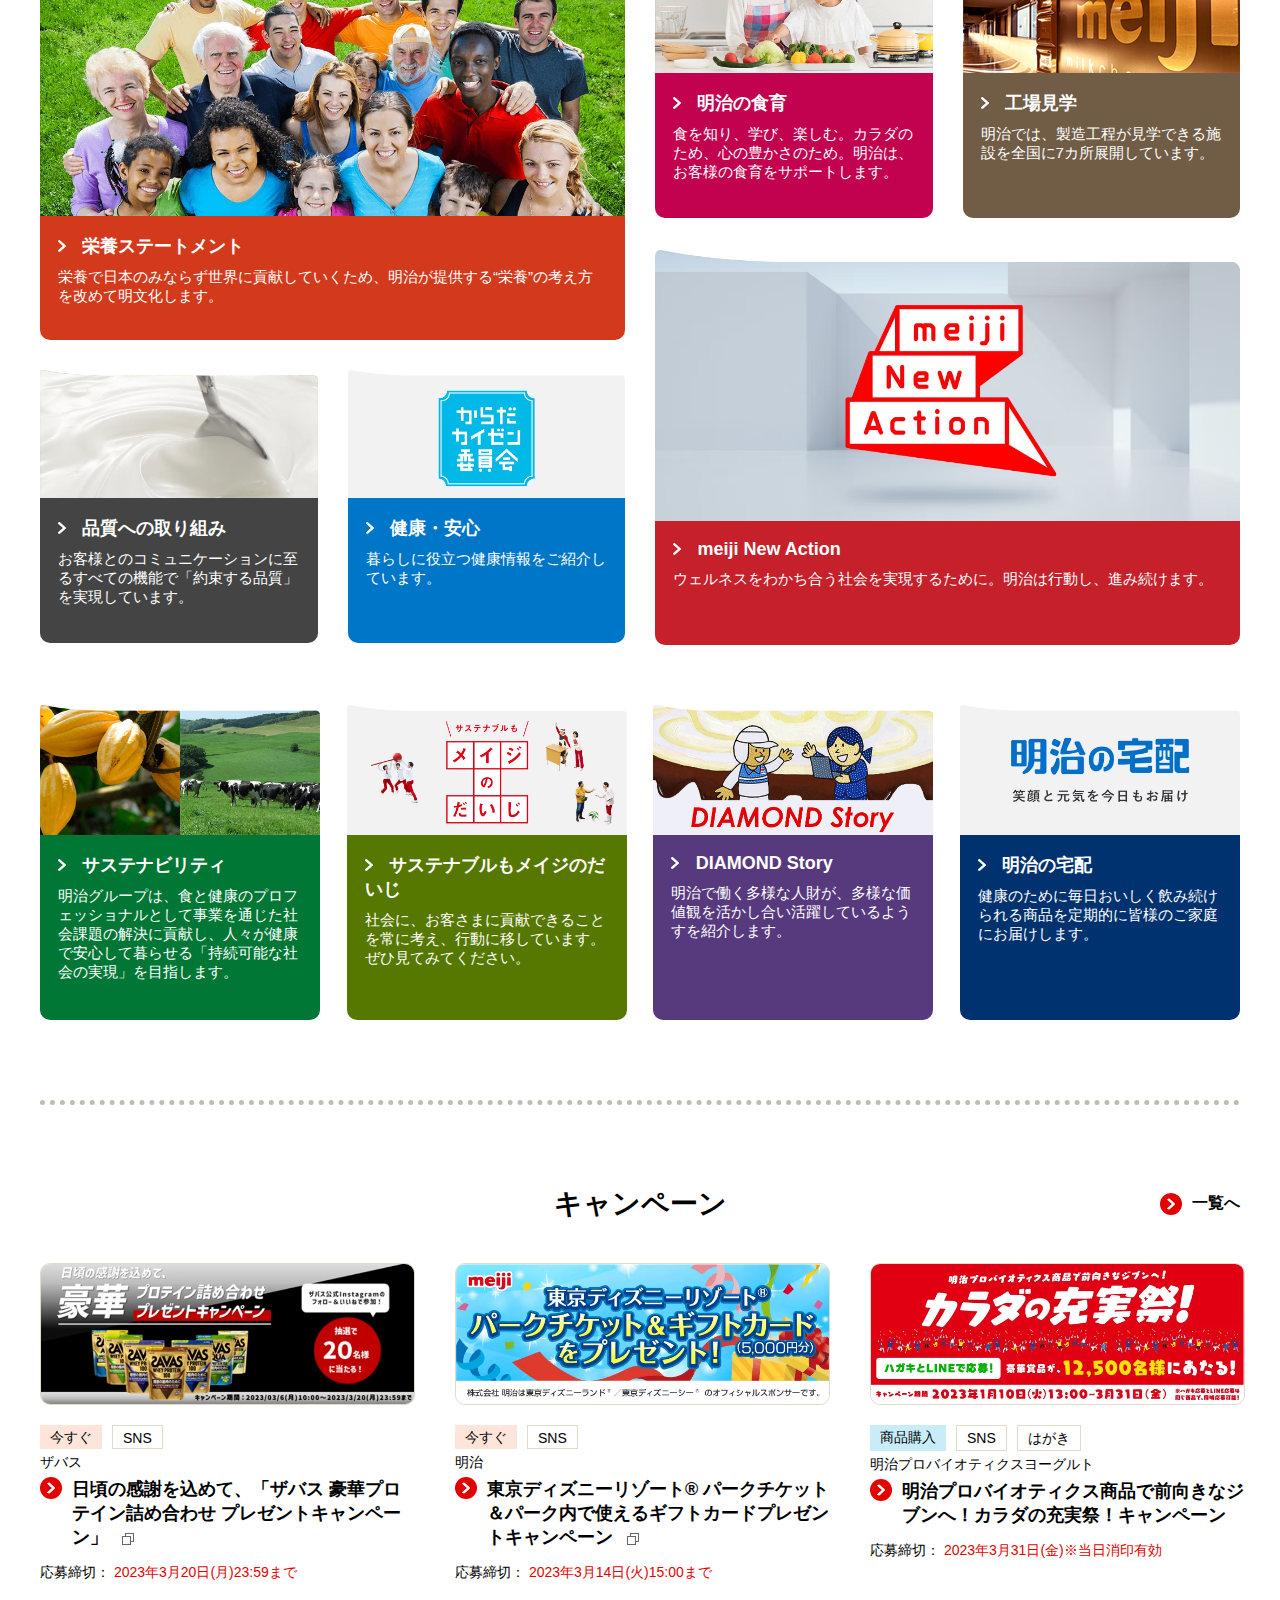
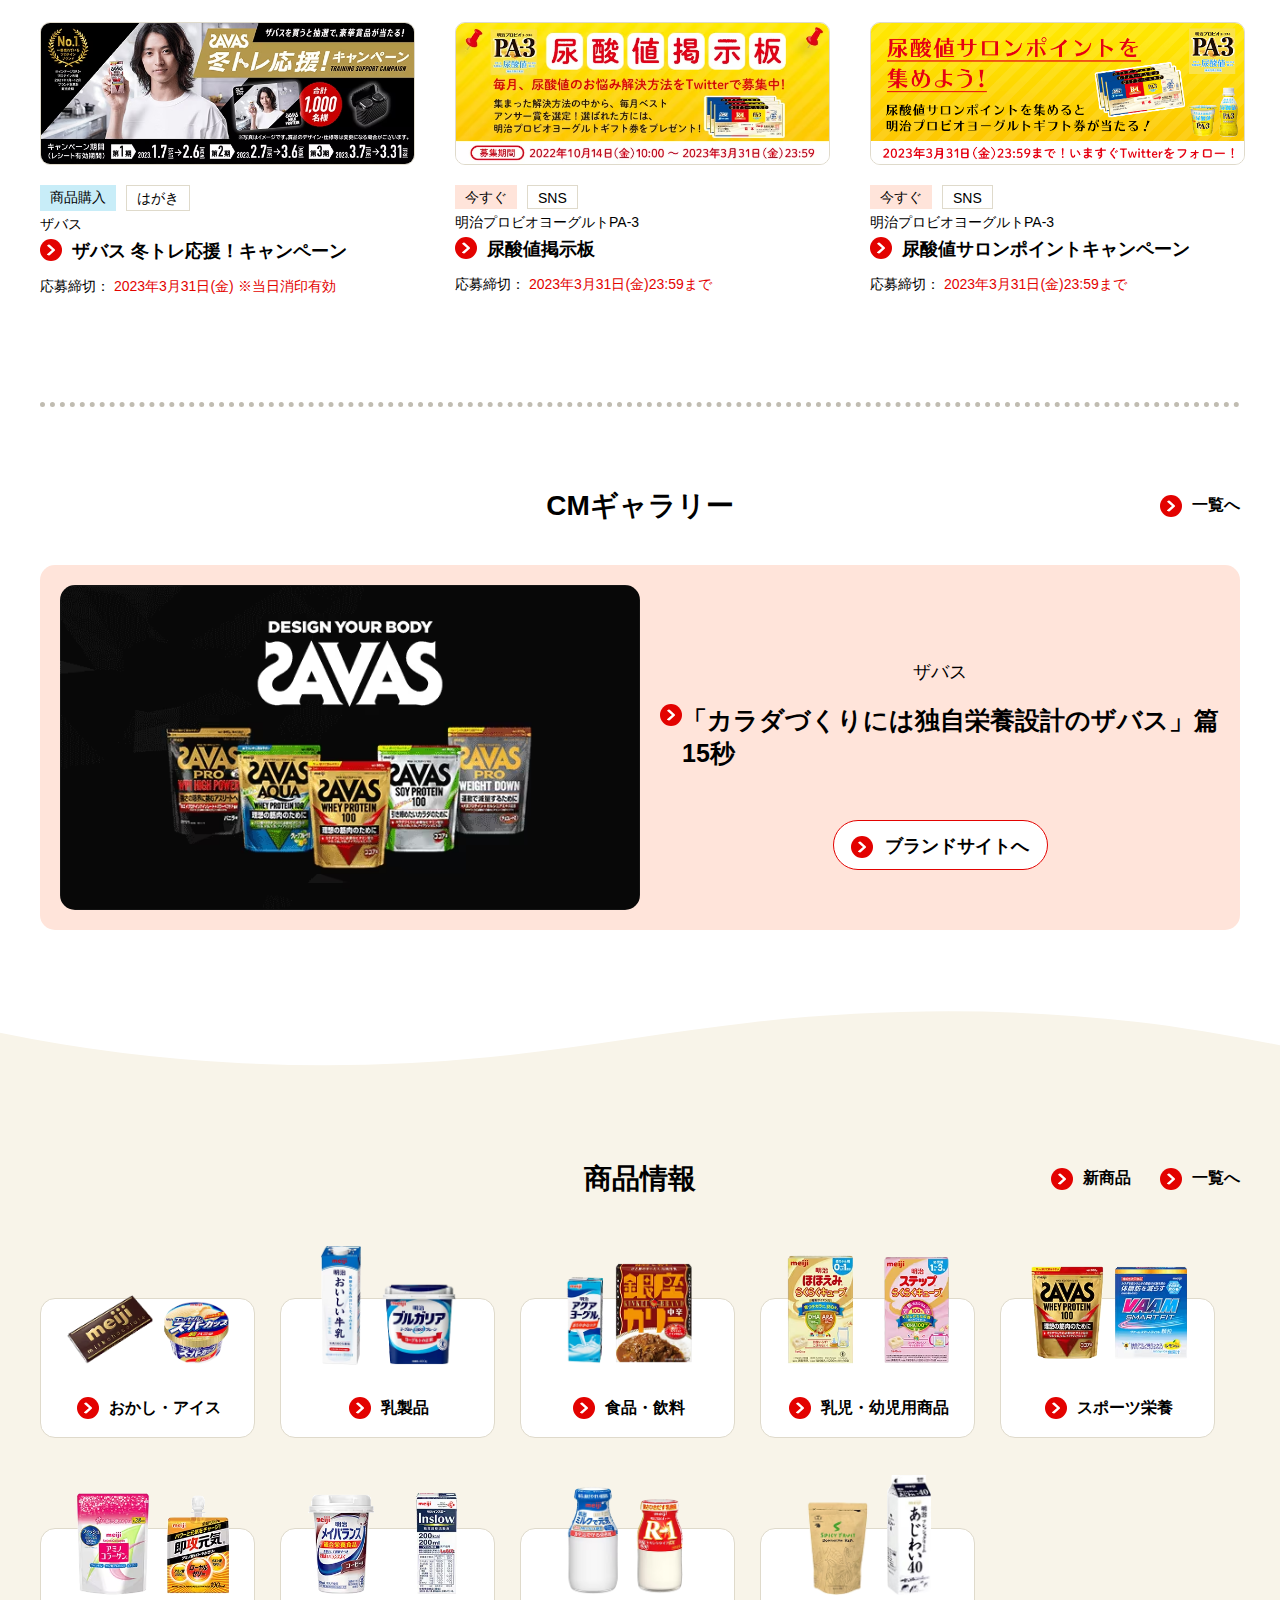
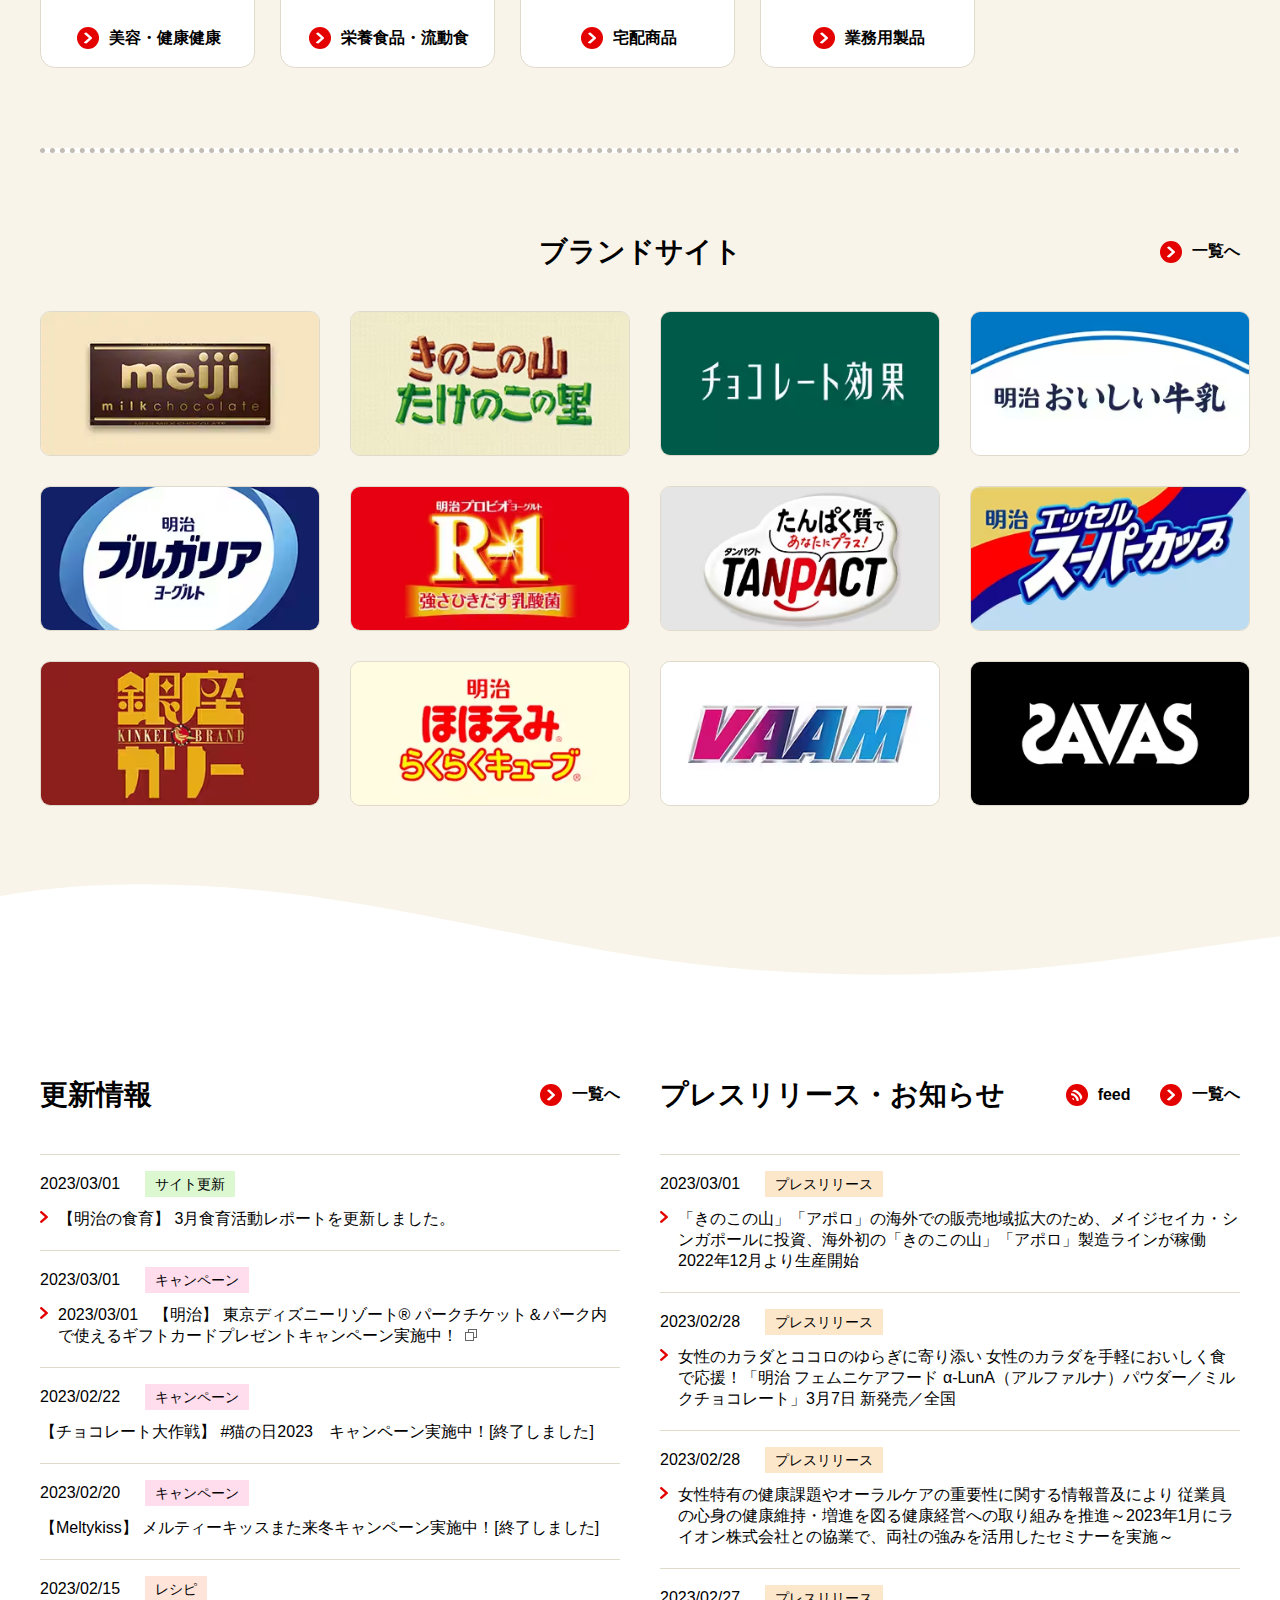
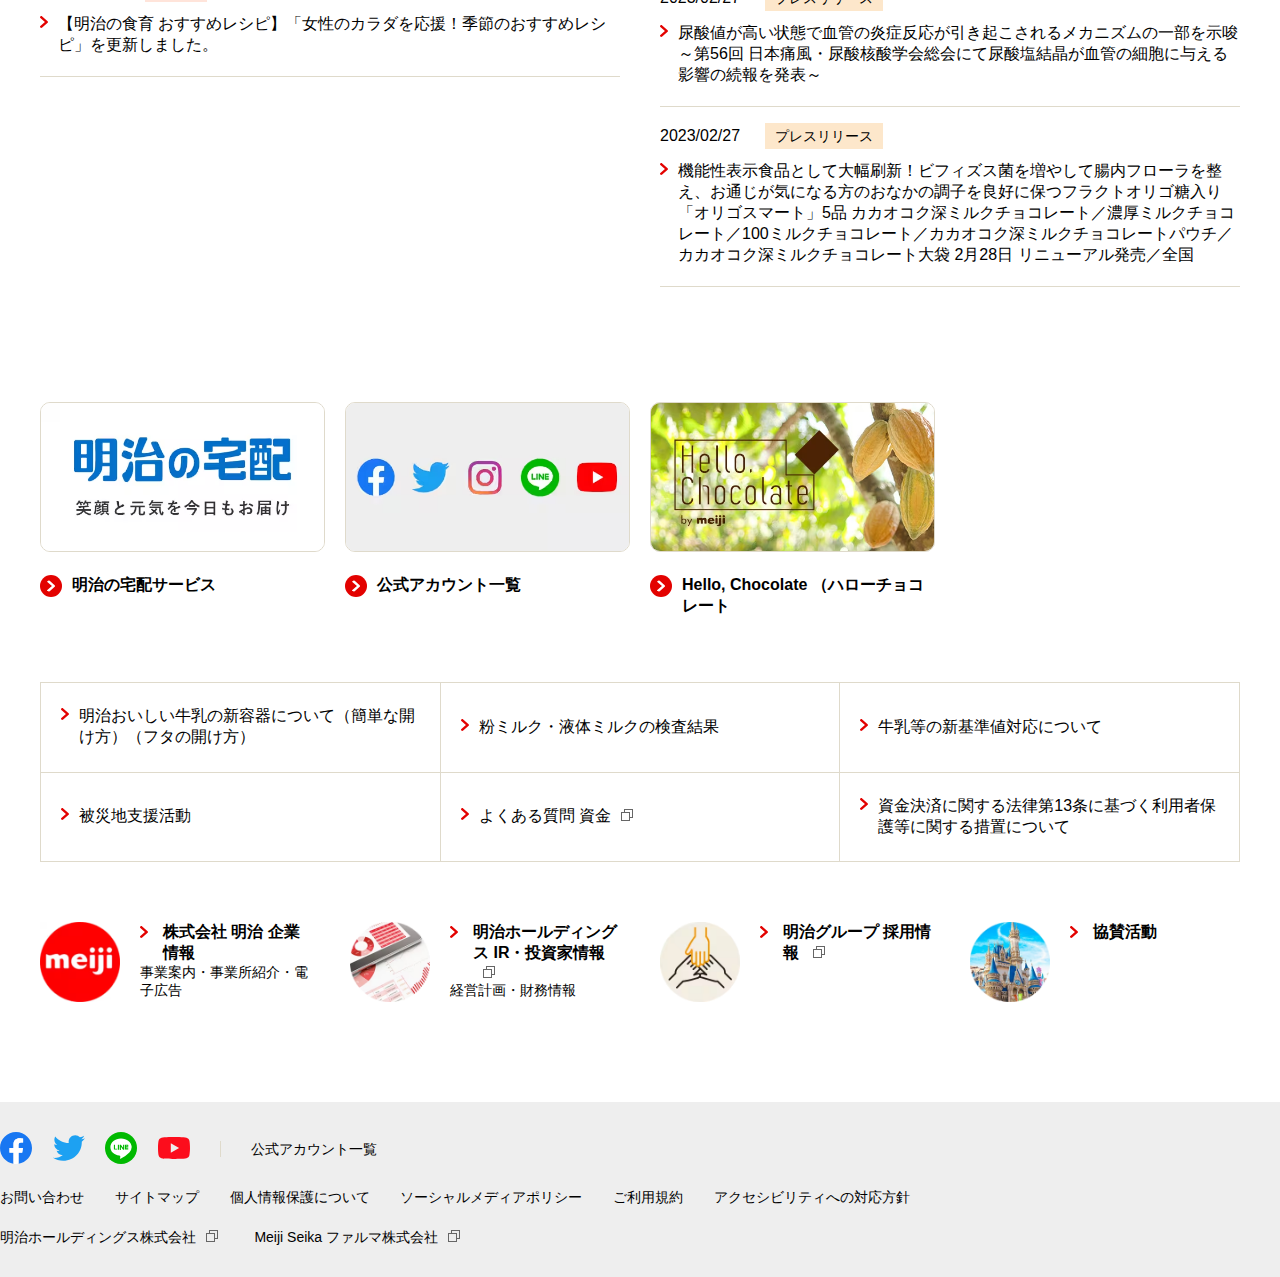
==== commit cc76e656: "CSS: aside/footer(完)" ====
--- a/index.html
+++ b/index.html
@@ -1056,7 +1056,49 @@
                 </div>
                 <!-- table section -->
                 <div class="aside-item2">
-                    <ul>
+                    <table>
+                        <tr>
+                            <td>
+                                <div>
+                                    <div><img src="img/angle_right_red.svg" class="angle-red-icon"></div>
+                                    <div>明治おいしい牛乳の新容器について（簡単な開け方）（フタの開け方）</div>
+                                </div>
+                            </td>
+                            <td>
+                                <div>
+                                    <div><img src="img/angle_right_red.svg" class="angle-red-icon"></div>
+                                    <div>粉ミルク・液体ミルクの検査結果</div>
+                                </div>
+                            </td>
+                            <td>
+                                <div>
+                                    <div><img src="img/angle_right_red.svg" class="angle-red-icon"></div>
+                                    <div>牛乳等の新基準値対応について</div>
+                                </div>
+                            </td>
+                        </tr>
+                        <tr>
+                            <td>
+                                <div>
+                                    <div><img src="img/angle_right_red.svg" class="angle-red-icon"></div>
+                                    <div>被災地支援活動</div>
+                                </div>
+                            </td>
+                            <td>
+                                <div>
+                                    <div><img src="img/angle_right_red.svg" class="angle-red-icon"></div>
+                                    <div>よくある質問 資金<img src="img/external_gray.svg" class="external-site-icon"></div>
+                                </div>
+                            </td>
+                            <td>
+                                <div>
+                                    <div><img src="img/angle_right_red.svg" class="angle-red-icon"></div>
+                                    <div>資金決済に関する法律第13条に基づく利用者保護等に関する措置について</div>
+                                </div>
+                            </td>
+                        </tr>
+                    </table>
+                    <!-- <ul class="aside-item2-grid-container">
                         <li>
                             <a href="#">
                                 <div>
@@ -1106,21 +1148,21 @@
                                 </div>
                             </a>
                         </li>
-                    </ul>
+                    </ul> -->
                 </div>
                 <!-- company action information -->
                 <div class="aside-item3">
-                    <ul>
+                    <ul class="aside-item3-grid-container">
                         <li>
                             <a href="#">
-                                <div>
-                                    <div>
+                                <div class="a-i-3-grid-item">
+                                    <div class="a-i-3-grid-item-img">
                                         <img src="img/foot.avif" alt="">
                                     </div>
-                                    <div>
-                                        <div>
-                                            <img src="img/angle_right_red.svg" alt="">
-                                            <strong>株式会社 明治 企業情報</strong>
+                                    <div class="a-i-3-grid-item-description">
+                                        <div>
+                                            <div><img src="img/angle_right_red.svg" class="angle-red-icon"></div>
+                                            <div><strong>株式会社 明治 企業情報</strong></div>
                                         </div>
                                         <p>事業案内・事業所紹介・電子広告</p>
                                     </div>
@@ -1129,15 +1171,17 @@
                         </li>
                         <li>
                             <a href="#">
-                                <div>
-                                    <div>
+                                <div class="a-i-3-grid-item">
+                                    <div class="a-i-3-grid-item-img">
                                         <img src="img/foot_02.avif" alt="">
                                     </div>
-                                    <div>
-                                        <div>
-                                            <img src="img/angle_right_red.svg" alt="">
-                                            <strong>明治ホールディングス IR・投資家情報</strong>
-                                            <img src="img/external_gray.svg" alt="">
+                                    <div class="a-i-3-grid-item-description">
+                                        <div>
+                                            <div><img src="img/angle_right_red.svg" class="angle-red-icon"></div>
+                                            <div>
+                                                <strong>明治ホールディングス IR・投資家情報</strong>
+                                                <img src="img/external_gray.svg" class="external-site-icon">
+                                            </div>
                                         </div>
                                         <p>経営計画・財務情報</p>
                                     </div>
@@ -1146,15 +1190,17 @@
                         </li>
                         <li>
                             <a href="#">
-                                <div>
-                                    <div>
+                                <div class="a-i-3-grid-item">
+                                    <div class="a-i-3-grid-item-img">
                                         <img src="img/foot_03.avif" alt="">
                                     </div>
-                                    <div>
-                                        <div>
-                                            <img src="img/angle_right_red.svg" alt="">
-                                            <strong>明治グループ 採用情報</strong>
-                                            <img src="img/external_gray.svg" alt="">
+                                    <div class="a-i-3-grid-item-description">
+                                        <div>
+                                            <div><img src="img/angle_right_red.svg" class="angle-red-icon"></div>
+                                            <div>
+                                                <strong>明治グループ 採用情報</strong>
+                                                <img src="img/external_gray.svg" class="external-site-icon">
+                                            </div>
                                         </div>
                                     </div>
                                 </div>
@@ -1162,14 +1208,14 @@
                         </li>
                         <li>
                             <a href="#">
-                                <div>
-                                    <div>
+                                <div class="a-i-3-grid-item">
+                                    <div class="a-i-3-grid-item-img">
                                         <img src="img/foot_04.avif" alt="">
                                     </div>
-                                    <div>
-                                        <div>
-                                            <img src="img/angle_right_red.svg" alt="">
-                                            <strong>協賛活動 公式アカウント</strong>
+                                    <div class="a-i-3-grid-item-description">
+                                        <div>
+                                            <div><img src="img/angle_right_red.svg" class="angle-red-icon"></div>
+                                            <div><strong>協賛活動</strong></div>
                                         </div>
                                     </div>
                                 </div>
@@ -1186,46 +1232,48 @@
     <footer id="footer">
         <div class="footer-container">
             <div class="footer-inner">
-                <!-- sns account -->
-                <div class="footer-item1">
-                    <div>
-                        <ul>
-                            <li><a href="#"><img src="img/facebook.svg" alt=""></a></li>
-                            <li><a href="#"><img src="img/twitter.svg" alt=""></a></li>
-                            <li><a href="#"><img src="img/line.svg" alt=""></a></li>
-                            <li><a href="#"><img src="img/youtube.svg" alt=""></a></li>
+                <div class="footer-grid-container">
+                    <!-- sns account -->
+                    <div class="footer-item1">
+                        <div class="f-item1-flex-container">
+                            <ul class="f-item1-sns-container">
+                                <li><a href="#"><img src="img/facebook.svg" alt=""></a></li>
+                                <li><a href="#"><img src="img/twitter.svg" alt=""></a></li>
+                                <li><a href="#"><img src="img/line.svg" alt=""></a></li>
+                                <li><a href="#"><img src="img/youtube.svg" alt=""></a></li>
+                            </ul>
+                            <div class="f-item1-official-container"><a href="#">公式アカウント一覧</a></div>
+                        </div>
+                    </div>
+                    <!-- company policy -->
+                    <div class="footer-item2">
+                        <ul class="f-item2-flex-container">
+                            <li><a href="#">お問い合わせ</a></li>
+                            <li><a href="#">サイトマップ</a></li>
+                            <li><a href="#">個人情報保護について</a></li>
+                            <li><a href="#">ソーシャルメディアポリシー</a></li>
+                            <li><a href="#">ご利用規約</a></li>
+                            <li><a href="#">アクセシビリティへの対応方針</a></li>
                         </ul>
-                        <div><a href="#">公式アカウント一覧</a></div>
-                    </div>
-                </div>
-                <!-- company policy -->
-                <div class="footer-item2">
-                    <ul>
-                        <li><a href="#">お問い合わせ</a></li>
-                        <li><a href="#">サイトマップ</a></li>
-                        <li><a href="#">個人情報保護について</a></li>
-                        <li><a href="#">ソーシャルメディアポリシー</a></li>
-                        <li><a href="#">ご利用規約</a></li>
-                        <li><a href="#">アクセシビリティへの対応方針</a></li>
-                    </ul>
-                </div>
-                <!-- other site -->
-                <div class="footer-item3">
-                    <ul>
-                        <li><a href="#">明治ホールディングス株式会社<img src="img/external_gray.svg" alt=""></a></li>
-                        <li><a href="#">Meiji Seika ファルマ株式会社<img src="img/external_gray.svg" alt=""></a></li>
-                    </ul>
-                </div>
-                <!-- company log, copyright -->
-                <div class="footer-item4">
-                    <p><a href="#"><img src="img/name.svg" alt=""></a></p>
-                    <p>Copyright Meiji Co., Ltd. All Right Reserved</p>
+                    </div>
+                    <!-- other site -->
+                    <div class="footer-item3">
+                        <ul class="f-item3-flex-container">
+                            <li><a href="#">明治ホールディングス株式会社<img src="img/external_gray.svg" class="external-site-icon"></a></li>
+                            <li><a href="#">Meiji Seika ファルマ株式会社<img src="img/external_gray.svg" class="external-site-icon"></a></li>
+                        </ul>
+                    </div>
+                    <!-- company log, copyright -->
+                    <div class="footer-item4">
+                        <p class="f-item4-logo"><a href="#"><img src="img/name.svg" alt=""></a></p>
+                        <p class="f-item4-copyright">Copyright Meiji Co., Ltd. All Right Reserved</p>
+                    </div>
                 </div>
             </div>
             <!-- //footer-inner -->
 
             <!-- page to top button -->
-            <div>
+            <div class="pagetop-container">
                 <a href="#"><img src="img/pagetop.svg" alt=""></a>
             </div>
         </div>
--- a/css/style.css
+++ b/css/style.css
@@ -122,7 +122,7 @@
 .shape-top { position: absolute; bottom: 0; width: 100%; overflow: hidden; line-height: 0; transform: rotate(180deg); }
 .shape-top svg { display: block; width: calc(143% + 1.3px); height: 95px; transform: rotateY(180deg); }
 .shape-top .shape-fill { fill: #f8f4e9; } 
-.shape-bottom { /*position: absolute;*/ width: 100%; overflow: hidden; line-height: 0; transform: rotateY(180deg); }
+.shape-bottom { position: absolute; width: 100%; overflow: hidden; line-height: 0; transform: rotateY(180deg); }
 .shape-bottom svg { display: block; width: calc(143% + 1.3px); height: 95px; transform: rotateY(180deg); }
 .shape-bottom .shape-fill { fill: #f8f4e9; }
 .cmgallury-shape-bottom { width: 100%; overflow: hidden; line-height: 0; }
@@ -134,7 +134,7 @@
 
 /* notice css */
 .main-item2 { background-color: #f8f4e9; position: relative; }
-.main-item2-inner { max-width: 1200px; margin: 0 auto; padding-top: 33px;}
+.main-item2-inner { max-width: 1200px; margin: 0 auto; padding-top: 33px; padding-bottom: 40px; }
 .main-item2__notice-container { height: 100px; border: 1px solid #f2baba; border-radius: 10px; background-color: #fff; display: flex; padding: 20px 30px; margin-bottom: 40px;}
 .main-item2__notice-title { margin-right: 40px; font-weight: 700; color: #e62a00; }
 .main-item2__notice-post > ul > li:first-child { margin-bottom: 10px;}
@@ -151,13 +151,15 @@
 .banner-prev-btn { position: absolute; left: 0; top: 290px; }
 .banner-next-btn { position: absolute; right: 0; top: 290px; }
 .banner-prev-btn > button, .banner-next-btn > button, .banner-pause-btn > button { font-size: 0; background-color: rgba(1, 1, 1, 0); border: none; }
-.btn-container { width: 100%; max-width: 1200px; position: absolute; bottom: 15px; }
+.btn-container { width: 100%; max-width: 1200px; position: absolute; bottom: 60px; }
 .banner-pause-btn { max-width: 1200px; text-align: right; font-size: 0;  }
 .banner-pause-btn > button > img { width: 30px; height: 30px; }
 
 .main-item3 { max-width: 1200px; margin: 0 auto; }
-.main-item3__logo-container { text-align: center; padding-top: 60px; }
+.main-item3__logo-container { text-align: center; padding-top: 100px; }
 .main-item3__logo-container > h2 { padding-bottom: 10px; }
+.main-item3__logo-container > h2 > img { width: 210px; height: 115px; }
+.main-item3__logo-container > strong { font-size: 20px; line-height: 2; }
 
 .special-container { padding-top: 60px; }
 .special-grid-container { display: grid; grid-template-columns: repeat(4, 1fr); grid-template-rows: 275px 90px 275px; row-gap: 30px; column-gap: 30px; }
@@ -190,8 +192,6 @@
 .special-container2 > ul > li:nth-child(2) > a > div:nth-child(2) { background-color: #577800; }
 .special-container2 > ul > li:nth-child(3) > a > div:nth-child(2) { background-color: #573a7e; }
 .special-container2 > ul > li:nth-child(4) > a > div:nth-child(2) { background-color: #00326f; }
-
-
 
 /* campaign content css */
 .campaign-container { width: 100%; max-width: 1200px; margin: 0 auto; }
@@ -284,13 +284,51 @@
 .aside-item1-grid-container { display: grid; grid-template-rows: 280px; grid-template-columns: repeat(4, 285px); gap: 20px; }
 .item-inner-grid { display: grid; grid-template-rows: 150px 23px auto; }
 .item-inner-grid > div:nth-child(1) { grid-row: 1 / 2; }
-.item-inner-grid > div:nth-child(1) > img { width: 100%; height: 100%; object-fit: contain; border: 1px solid #dfdacb; border-radius: 10px; }
+.item-inner-grid > div:nth-child(1) > img { width: 100%; height: 100%; object-fit: cover; border: 1px solid #dfdacb; border-radius: 10px; }
 .item-inner-grid > div:nth-child(2) { grid-row: 3 / 4; }
 .aside-i-1-name { display: flex; }
 .aside-i-1-name  > div:nth-child(1) > img { vertical-align: middle; margin-right: 10px; }
 .aside-i-1-name  > div:nth-child(2) > strong { vertical-align: middle; }
 
+.aside-item2 { }
+.aside-item2 > table { background-color: #fff; width: 1200px; height: 180px; border: 1px solid #dfdacb; border-collapse: collapse; }
+.aside-item2 > table tr td { border: 1px solid #dfdacb; width: 400px; }
+.aside-item2 > table tr td > div { display: flex; padding: 0 20px; }
+.aside-item2 .angle-red-icon { margin-right: 10px; }
+.aside-item2 .external-site-icon { margin-left: 10px; }
+
+.aside-item3 { padding-top: 60px; padding-bottom: 80px; }
+.aside-item3-grid-container { display: grid; grid-template-columns: 310px 310px 310px auto; grid-template-rows: 100px; }
+.a-i-3-grid-item { display: flex; padding-right: 35px; }
+.a-i-3-grid-item-img > img { width: 80px; height: 80px; margin-right: 20px; }
+.a-i-3-grid-item-description > div { display: flex; }
+.a-i-3-grid-item-description .angle-red-icon { margin-right: 15px; vertical-align: middle; }
+.a-i-3-grid-item-description strong { vertical-align: middle; }
+.a-i-3-grid-item-description > p { font-size: 14px; }
 
 /* footer css */
 footer {}
-
+.footer-container { width: 100%; height: 100%; background-color: #eee; color: #666; }
+.footer-inner { width: 100%; max-width: 1540px; margin: 0 auto; padding: 30px 0; }
+.footer-grid-container { display: grid; grid-template-rows: 35px 60px 20px; grid-template-columns: 910px 410px 220px; }
+.footer-item1 { grid-row: 1 / 2; grid-column: 1 / 2; }
+.footer-item2 { grid-row: 2 / 3; grid-column: 1 / 2; }
+.footer-item3 { grid-row: 3 / 4; grid-column: 1 / 2; }
+.footer-item4 { grid-row: 2 / 4; grid-column: 2 / 4; text-align: right; align-self: end; }
+
+.f-item1-flex-container { display: flex; }
+.f-item1-sns-container { display: flex; width: 190px; justify-content: space-between; margin-right: 30px; }
+.f-item1-sns-container img { width: 32px; height: 32px; }
+.f-item1-official-container a { padding-left: 30px; border-left: 1px solid #dfdacb; font-size: 14px; line-height: 35px; }
+
+.f-item2-flex-container { display: flex; justify-content: space-between; }
+.f-item2-flex-container a { font-size: 14px; line-height: 60px; }
+
+.f-item3-flex-container { display: flex; width: 460px; justify-content: space-between; font-size: 14px; line-height: 20px; }
+.f-item3-flex-container .external-site-icon { margin-left: 10px; }
+
+.f-item4-logo img { width: 140px; height: 20px; filter: invert(26%) sepia(0%) saturate(192%) hue-rotate(138deg) brightness(97%) contrast(88%); }
+.f-item4-copyright { font-size: 11px; margin-top: 10px; }
+
+.pagetop-container { position: fixed; right: 30px; bottom: 22px; z-index: 999; }
+.pagetop-container img { width: 50px; height: 50px; }